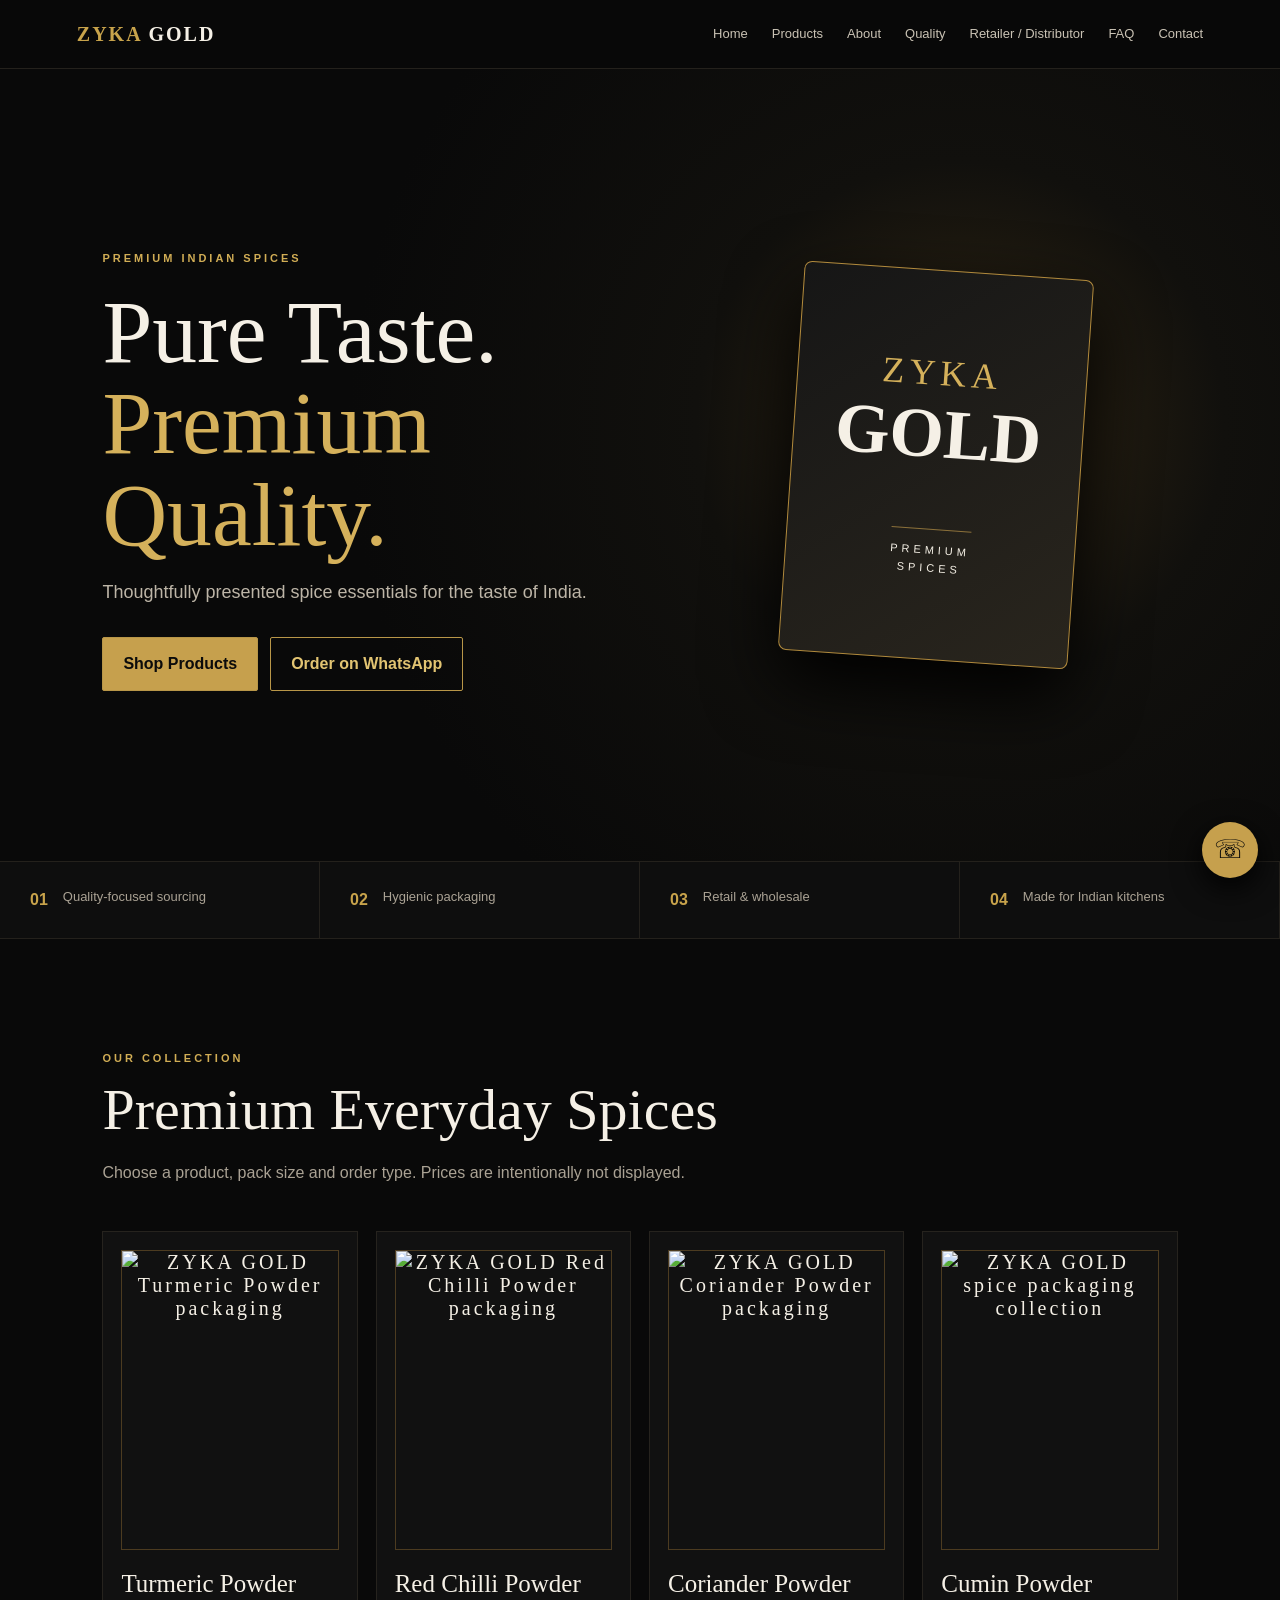
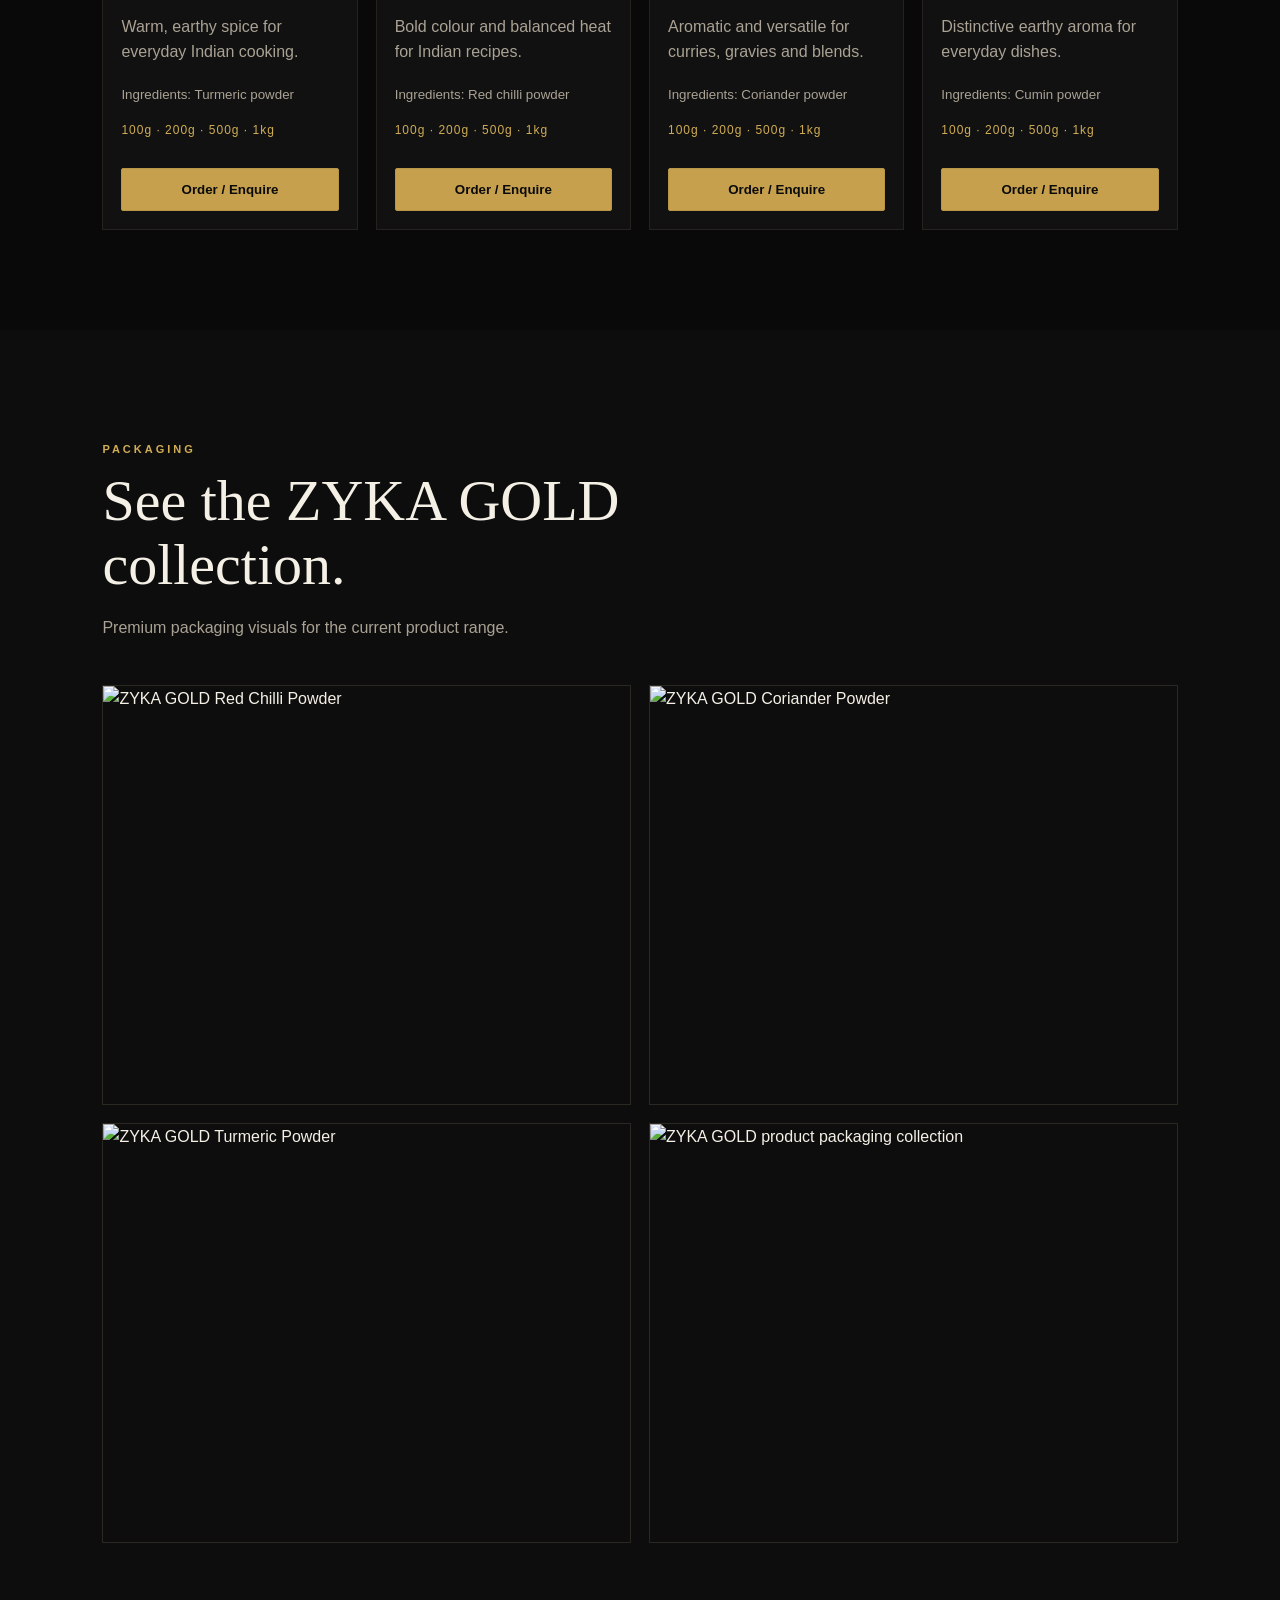
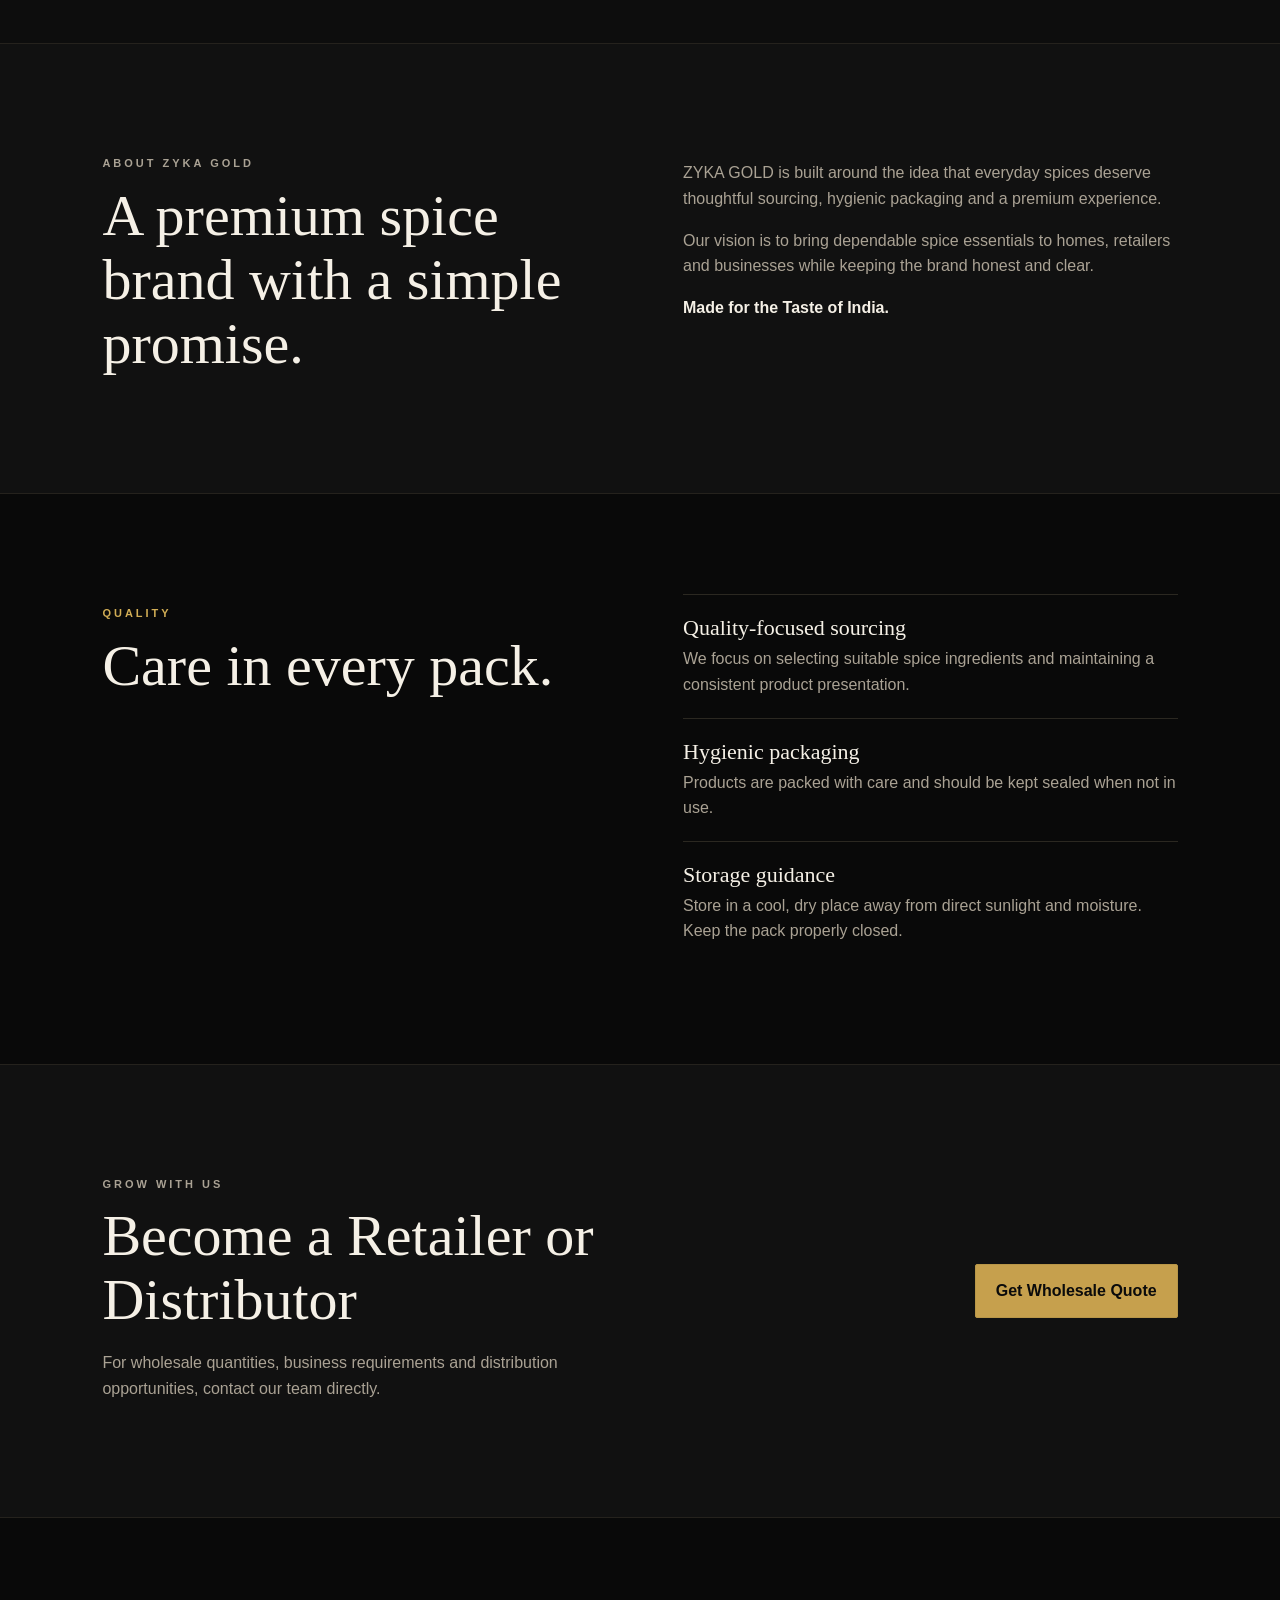
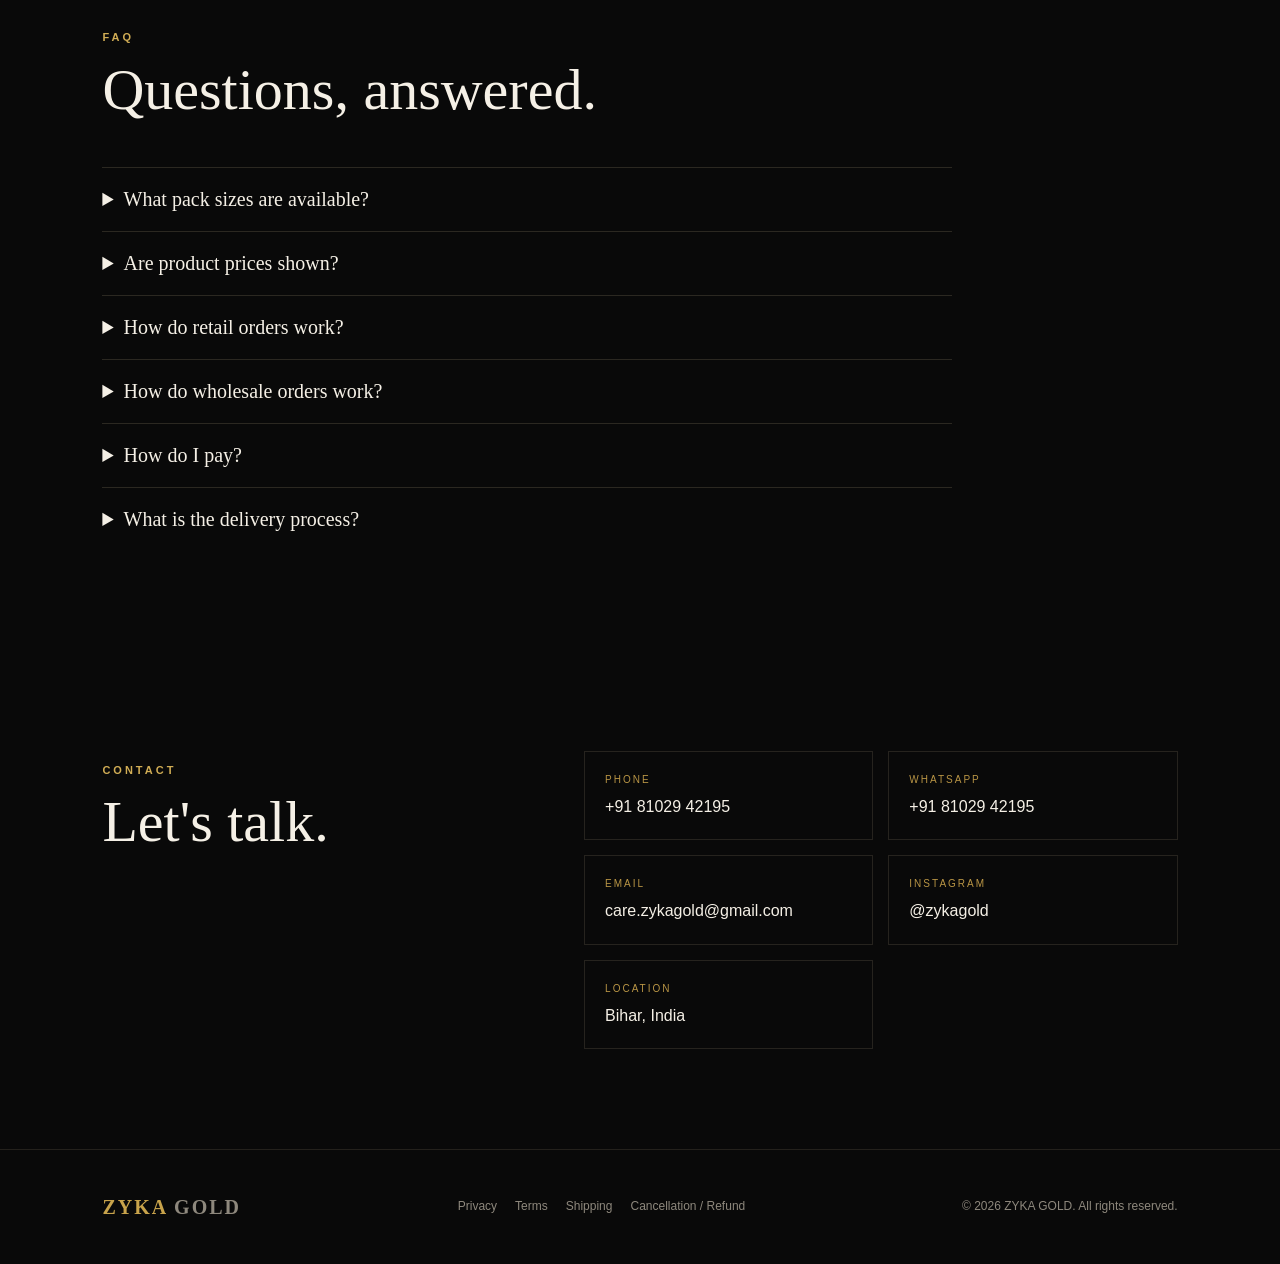
==== index.html @ 32b5cfdb "Add files via upload" ====
<!DOCTYPE html>
<html lang="en">
<head>
  <meta charset="UTF-8">
  <meta name="viewport" content="width=device-width,initial-scale=1">
  <meta name="description" content="ZYKA GOLD — Pure Taste. Premium Quality. Premium Indian spice powders for retail and wholesale orders.">
  <meta name="keywords" content="ZYKA GOLD spices, turmeric powder, red chilli powder, coriander powder, cumin powder, Indian spices, wholesale spices">
  <meta name="theme-color" content="#090909">
  <meta property="og:title" content="ZYKA GOLD — Pure Taste. Premium Quality.">
  <meta property="og:description" content="Premium spice products from ZYKA GOLD. Retail and wholesale enquiries available.">
  <meta property="og:type" content="website">
  <title>ZYKA GOLD | Pure Taste. Premium Quality.</title>
  <link rel="stylesheet" href="style.css">
</head>
<body>
<header class="nav">
  <a class="logo" href="#home"><span>ZYKA</span> GOLD</a>
  <button class="menu" aria-label="Open menu" onclick="toggleMenu()">☰</button>
  <nav id="navLinks">
    <a href="#home">Home</a><a href="#products">Products</a><a href="#story">About</a>
    <a href="#quality">Quality</a><a href="#retailer">Retailer / Distributor</a>
    <a href="#faq">FAQ</a><a href="#contact">Contact</a>
  </nav>
</header>

<main>
<section id="home" class="hero">
  <div class="hero-copy">
    <p class="eyebrow">PREMIUM INDIAN SPICES</p>
    <h1>Pure Taste.<br><em>Premium Quality.</em></h1>
    <p>Thoughtfully presented spice essentials for the taste of India.</p>
    <div class="actions">
      <a class="btn gold" href="#products">Shop Products</a>
      <a class="btn outline" href="https://wa.me/918102942195?text=Hello%20ZYKA%20GOLD%2C%20I%20want%20to%20make%20an%20enquiry." target="_blank" rel="noopener">Order on WhatsApp</a>
    </div>
  </div>
  <div class="hero-pack">
    <div class="pack"><div class="pack-top">ZYKA</div><div class="pack-mid">GOLD</div><div class="pack-bottom">PREMIUM<br>SPICES</div></div>
  </div>
</section>

<section class="trust">
  <div><b>01</b><span>Quality-focused sourcing</span></div>
  <div><b>02</b><span>Hygienic packaging</span></div>
  <div><b>03</b><span>Retail & wholesale</span></div>
  <div><b>04</b><span>Made for Indian kitchens</span></div>
</section>

<section id="products" class="section">
  <div class="section-head"><p class="eyebrow">OUR COLLECTION</p><h2>Premium Everyday Spices</h2><p>Choose a product, pack size and order type. Prices are intentionally not displayed.</p></div>
  <div class="products">
    <article class="card"><div class="product-art"><img src="assets/turmeric.png" alt="ZYKA GOLD Turmeric Powder packaging"></div><h3>Turmeric Powder</h3><p>Warm, earthy spice for everyday Indian cooking.</p><small>Ingredients: Turmeric powder</small><div class="packs">100g · 200g · 500g · 1kg</div><button class="btn gold full" onclick="openOrder('Turmeric Powder')">Order / Enquire</button></article>
    <article class="card"><div class="product-art"><img src="assets/red-chilli.png" alt="ZYKA GOLD Red Chilli Powder packaging"></div><h3>Red Chilli Powder</h3><p>Bold colour and balanced heat for Indian recipes.</p><small>Ingredients: Red chilli powder</small><div class="packs">100g · 200g · 500g · 1kg</div><button class="btn gold full" onclick="openOrder('Red Chilli Powder')">Order / Enquire</button></article>
    <article class="card"><div class="product-art"><img src="assets/coriander.png" alt="ZYKA GOLD Coriander Powder packaging"></div><h3>Coriander Powder</h3><p>Aromatic and versatile for curries, gravies and blends.</p><small>Ingredients: Coriander powder</small><div class="packs">100g · 200g · 500g · 1kg</div><button class="btn gold full" onclick="openOrder('Coriander Powder')">Order / Enquire</button></article>
    <article class="card"><div class="product-art"><img src="assets/collection.png" alt="ZYKA GOLD spice packaging collection"></div><h3>Cumin Powder</h3><p>Distinctive earthy aroma for everyday dishes.</p><small>Ingredients: Cumin powder</small><div class="packs">100g · 200g · 500g · 1kg</div><button class="btn gold full" onclick="openOrder('Cumin Powder')">Order / Enquire</button></article>
  </div>
</section>

<section class="section gallery"><div class="section-head"><p class="eyebrow">PACKAGING</p><h2>See the ZYKA GOLD collection.</h2><p>Premium packaging visuals for the current product range.</p></div><div class="gallery-grid"><img src="assets/red-chilli.png" alt="ZYKA GOLD Red Chilli Powder"><img src="assets/coriander.png" alt="ZYKA GOLD Coriander Powder"><img src="assets/turmeric.png" alt="ZYKA GOLD Turmeric Powder"><img src="assets/collection.png" alt="ZYKA GOLD product packaging collection"></div></section>

<section id="story" class="dark-section">
  <div><p class="eyebrow">ABOUT ZYKA GOLD</p><h2>A premium spice brand with a simple promise.</h2></div>
  <div><p>ZYKA GOLD is built around the idea that everyday spices deserve thoughtful sourcing, hygienic packaging and a premium experience.</p><p>Our vision is to bring dependable spice essentials to homes, retailers and businesses while keeping the brand honest and clear.</p><strong>Made for the Taste of India.</strong></div>
</section>

<section id="quality" class="section two-col">
  <div><p class="eyebrow">QUALITY</p><h2>Care in every pack.</h2></div>
  <div class="quality-list">
    <div><h3>Quality-focused sourcing</h3><p>We focus on selecting suitable spice ingredients and maintaining a consistent product presentation.</p></div>
    <div><h3>Hygienic packaging</h3><p>Products are packed with care and should be kept sealed when not in use.</p></div>
    <div><h3>Storage guidance</h3><p>Store in a cool, dry place away from direct sunlight and moisture. Keep the pack properly closed.</p></div>
  </div>
</section>

<section id="retailer" class="dark-section split-cta">
  <div><p class="eyebrow">GROW WITH US</p><h2>Become a Retailer or Distributor</h2><p>For wholesale quantities, business requirements and distribution opportunities, contact our team directly.</p></div>
  <a class="btn gold" href="https://wa.me/916201453823?text=Hello%20ZYKA%20GOLD%2C%20I%20am%20interested%20in%20becoming%20a%20retailer%2Fdistributor.%20Please%20share%20the%20wholesale%20details." target="_blank" rel="noopener">Get Wholesale Quote</a>
</section>

<section id="faq" class="section">
  <div class="section-head"><p class="eyebrow">FAQ</p><h2>Questions, answered.</h2></div>
  <div class="faq">
    <details><summary>What pack sizes are available?</summary><p>100g, 200g, 500g and 1kg.</p></details>
    <details><summary>Are product prices shown?</summary><p>No. Prices are currently not displayed. Retail orders are confirmed before payment.</p></details>
    <details><summary>How do retail orders work?</summary><p>Select a product and pack size, enter quantity and customer details, complete the confirmed UPI payment, then send payment confirmation on WhatsApp.</p></details>
    <details><summary>How do wholesale orders work?</summary><p>Send your required quantity and business details through WhatsApp. Wholesale pricing is provided as a quote.</p></details>
    <details><summary>How do I pay?</summary><p>Retail payment uses the displayed UPI ID after the order amount is confirmed. Wholesale payment is requested only after the amount is confirmed.</p></details>
    <details><summary>What is the delivery process?</summary><p>Delivery and shipping details are confirmed with the customer during order confirmation. Wholesale delivery is handled through enquiry.</p></details>
  </div>
</section>

<section id="contact" class="contact section">
  <div><p class="eyebrow">CONTACT</p><h2>Let's talk.</h2></div>
  <div class="contact-grid">
    <a href="tel:+918102942195"><span>PHONE</span>+91 81029 42195</a>
    <a href="https://wa.me/918102942195" target="_blank" rel="noopener"><span>WHATSAPP</span>+91 81029 42195</a>
    <a href="mailto:care.zykagold@gmail.com"><span>EMAIL</span>care.zykagold@gmail.com</a>
    <a href="https://instagram.com/zykagold" target="_blank" rel="noopener"><span>INSTAGRAM</span>@zykagold</a>
    <div><span>LOCATION</span>Bihar, India</div>
  </div>
</section>
</main>

<footer><div class="logo"><span>ZYKA</span> GOLD</div><div class="footer-links"><a href="privacy.html">Privacy</a><a href="terms.html">Terms</a><a href="shipping.html">Shipping</a><a href="refund.html">Cancellation / Refund</a></div><p>© 2026 ZYKA GOLD. All rights reserved.</p></footer>
<a class="wa-float" href="https://wa.me/918102942195?text=Hello%20ZYKA%20GOLD%2C%20I%20want%20to%20make%20an%20enquiry." target="_blank" rel="noopener" aria-label="WhatsApp">☏</a>

<div id="orderModal" class="modal" aria-hidden="true">
  <div class="modal-box"><button class="close" onclick="closeOrder()">×</button><p class="eyebrow">ORDER / ENQUIRY</p><h2 id="modalProduct">Product</h2>
    <label>Order type<select id="orderType" onchange="switchType()"><option value="retail">Retail</option><option value="wholesale">Wholesale</option></select></label>
    <div id="retailFields"><label>Pack size<select id="pack"><option>100g</option><option>200g</option><option>500g</option><option>1kg</option></select></label><label>Quantity<input id="qty" type="number" min="1" value="1"></label></div>
    <div id="wholesaleFields" hidden><label>Required quantity<input id="wqty" placeholder="e.g. 50 kg"></label><p class="note">Wholesale pricing: Get Wholesale Quote</p></div>
    <label>Your name<input id="name" placeholder="Full name"></label><label>Phone<input id="phone" placeholder="+91..." inputmode="tel"></label>
    <label>City / Address<textarea id="address" rows="2" placeholder="Delivery/business details"></textarea></label>
    <div id="paymentBox" class="payment"><b>Retail UPI</b><span>8102942195-5@axl</span><button class="btn outline full" onclick="payUPI()">Pay via UPI</button><button class="btn gold full" onclick="paid()">I Have Paid</button></div>
    <button id="waSubmit" class="btn gold full" onclick="sendWhatsApp()">Continue on WhatsApp</button>
    <p class="note">Payment confirmation and screenshot can be sent in WhatsApp after payment.</p>
  </div>
</div>
<script src="script.js"></script>
</body>
</html>
---- style.css ----
*{box-sizing:border-box}html{scroll-behavior:smooth}body{margin:0;background:#090909;color:#f5f0e6;font-family:Inter,Arial,sans-serif;line-height:1.6}a{color:inherit;text-decoration:none}.nav{position:sticky;top:0;z-index:20;display:flex;align-items:center;justify-content:space-between;padding:18px 6%;background:rgba(9,9,9,.92);backdrop-filter:blur(14px);border-bottom:1px solid #24211c}.logo{font-family:Georgia,serif;letter-spacing:2px;font-size:20px;font-weight:bold}.logo span{color:#c8a34b}nav{display:flex;gap:24px;font-size:13px;color:#c9c2b4}nav a:hover{color:#d8b75d}.menu{display:none;background:none;border:0;color:#d8b75d;font-size:24px}.hero{min-height:88vh;padding:8% 8%;display:grid;grid-template-columns:1.1fr .9fr;align-items:center;background:radial-gradient(circle at 75% 45%,#332814 0,#11100d 25%,#090909 58%)}.eyebrow{color:#d1ad55;letter-spacing:3px;font-size:11px;font-weight:700}.hero h1{font:clamp(48px,7vw,92px)/1.02 Georgia,serif;margin:18px 0}.hero h1 em{color:#d5b15b;font-style:normal}.hero-copy>p:not(.eyebrow){max-width:520px;color:#bdb5a7;font-size:18px}.actions{display:flex;gap:12px;margin-top:30px}.btn{border:1px solid #b89648;padding:13px 20px;border-radius:2px;font-weight:700;cursor:pointer;display:inline-block}.gold{background:#c6a04d;color:#0b0b0b}.outline{background:transparent;color:#e2c472}.full{width:100%;margin-top:12px}.hero-pack{display:flex;justify-content:center}.pack{width:min(290px,65vw);height:390px;background:linear-gradient(145deg,#161616,#29251d);border:1px solid #b18a3d;box-shadow:0 30px 70px #000;border-radius:8px;display:flex;flex-direction:column;align-items:center;justify-content:center;text-align:center;transform:rotate(4deg)}.pack-top{font:36px Georgia;color:#d5b15b;letter-spacing:5px}.pack-mid{font:70px Georgia;font-weight:bold}.pack-bottom{margin-top:55px;border-top:1px solid #8c713a;padding-top:12px;letter-spacing:4px;font-size:11px}.trust{display:grid;grid-template-columns:repeat(4,1fr);border-block:1px solid #24211c;background:#0e0e0e}.trust div{padding:25px 30px;border-right:1px solid #24211c;display:flex;gap:15px}.trust b{color:#c8a34b}.trust span{color:#aaa294;font-size:13px}.section{padding:100px 8%}.section-head{max-width:700px;margin-bottom:45px}.section h2,.dark-section h2{font:clamp(34px,5vw,58px)/1.1 Georgia,serif;margin:10px 0 18px}.section-head>p:last-child,.dark-section p{color:#aaa294}.products{display:grid;grid-template-columns:repeat(4,1fr);gap:18px}.card{background:#111;border:1px solid #26231e;padding:18px;transition:.25s}.card:hover{transform:translateY(-5px);border-color:#9d7d39}.product-art{height:230px;display:flex;align-items:center;justify-content:center;text-align:center;font:20px Georgia;letter-spacing:3px;background:radial-gradient(circle,#46391f,#151515 65%);border:1px solid #4c3b20}.product-art strong{font-size:35px;color:#d1ad55}.chilli{background:radial-gradient(circle,#4c1d15,#151515 65%)}.coriander{background:radial-gradient(circle,#27341d,#151515 65%)}.cumin{background:radial-gradient(circle,#403323,#151515 65%)}.card h3{font:25px Georgia;margin:20px 0 8px}.card p,.card small{color:#aaa294}.packs{margin:15px 0;color:#d1ad55;font-size:12px;letter-spacing:1px}.dark-section{padding:100px 8%;background:#111;border-block:1px solid #25221d;display:grid;grid-template-columns:1fr 1fr;gap:8%}.two-col{display:grid;grid-template-columns:1fr 1fr;gap:8%}.quality-list>div{border-top:1px solid #2b2821;padding:20px 0}.quality-list h3{margin:0 0 5px;font:22px Georgia}.quality-list p{margin:0;color:#aaa294}.split-cta{align-items:center}.split-cta .btn{justify-self:end}.faq{max-width:850px}.faq details{border-top:1px solid #2b2821;padding:20px 0}.faq summary{cursor:pointer;font:20px Georgia}.faq p{color:#aaa294}.contact{display:grid;grid-template-columns:1fr 1.5fr;gap:8%}.contact-grid{display:grid;grid-template-columns:1fr 1fr;gap:15px}.contact-grid a,.contact-grid div{padding:20px;border:1px solid #26231e}.contact-grid span{display:block;color:#b99545;font-size:10px;letter-spacing:2px;margin-bottom:6px}footer{padding:35px 8%;border-top:1px solid #24211c;display:flex;justify-content:space-between;gap:20px;align-items:center;color:#8e887d;font-size:12px}.footer-links{display:flex;gap:18px}.wa-float{position:fixed;right:22px;bottom:22px;z-index:25;width:56px;height:56px;border-radius:50%;background:#c6a04d;color:#080808;display:grid;place-items:center;font-size:26px;box-shadow:0 10px 30px #000}.modal{display:none;position:fixed;inset:0;background:#000b;z-index:50;padding:20px;overflow:auto}.modal.show{display:grid;place-items:center}.modal-box{width:min(520px,100%);background:#111;border:1px solid #8e7139;padding:30px;position:relative}.close{position:absolute;right:15px;top:8px;background:none;border:0;color:#fff;font-size:30px;cursor:pointer}.modal label{display:block;margin-top:15px;color:#c9c1b3;font-size:12px}.modal input,.modal select,.modal textarea{width:100%;margin-top:6px;background:#0a0a0a;border:1px solid #38332a;color:#fff;padding:12px}.payment{margin-top:18px;padding:15px;border:1px solid #6d572c}.payment span{display:block;color:#d1ad55;font-family:monospace;margin:5px 0}.note{font-size:11px;color:#898277} @media(max-width:900px){nav{display:none;position:absolute;top:62px;left:0;right:0;background:#0b0b0b;padding:20px 6%;flex-direction:column}.menu{display:block}.hero,.dark-section,.two-col,.contact{grid-template-columns:1fr}.hero{padding-top:70px}.hero-pack{margin-top:40px}.products{grid-template-columns:repeat(2,1fr)}.trust{grid-template-columns:repeat(2,1fr)}.split-cta .btn{justify-self:start}footer{flex-direction:column;align-items:flex-start}}@media(max-width:550px){.products,.contact-grid{grid-template-columns:1fr}.trust{grid-template-columns:1fr}.section,.dark-section{padding:70px 6%}.hero{padding:65px 6%}.hero h1{font-size:52px}.pack{height:320px}.actions{flex-direction:column}.btn{text-align:center}footer{padding:30px 6%;}.footer-links{flex-wrap:wrap}}

.hero-image-wrap{width:min(520px,90vw);border:1px solid #6f592d;box-shadow:0 30px 70px #000;overflow:hidden;background:#111}
.hero-image{display:block;width:100%;height:520px;object-fit:cover}.product-art{padding:0;overflow:hidden;height:300px;background:#111}.product-art img{width:100%;height:100%;object-fit:cover;display:block}.gallery{background:#0d0d0d}.gallery-grid{display:grid;grid-template-columns:repeat(2,1fr);gap:18px}.gallery-grid img{width:100%;height:420px;object-fit:cover;border:1px solid #2b2821;display:block;transition:.25s}.gallery-grid img:hover{transform:scale(1.01);border-color:#9d7d39}@media(max-width:550px){.hero-image{height:420px}.product-art{height:330px}.gallery-grid{grid-template-columns:1fr}.gallery-grid img{height:auto;max-height:600px;object-fit:cover}}
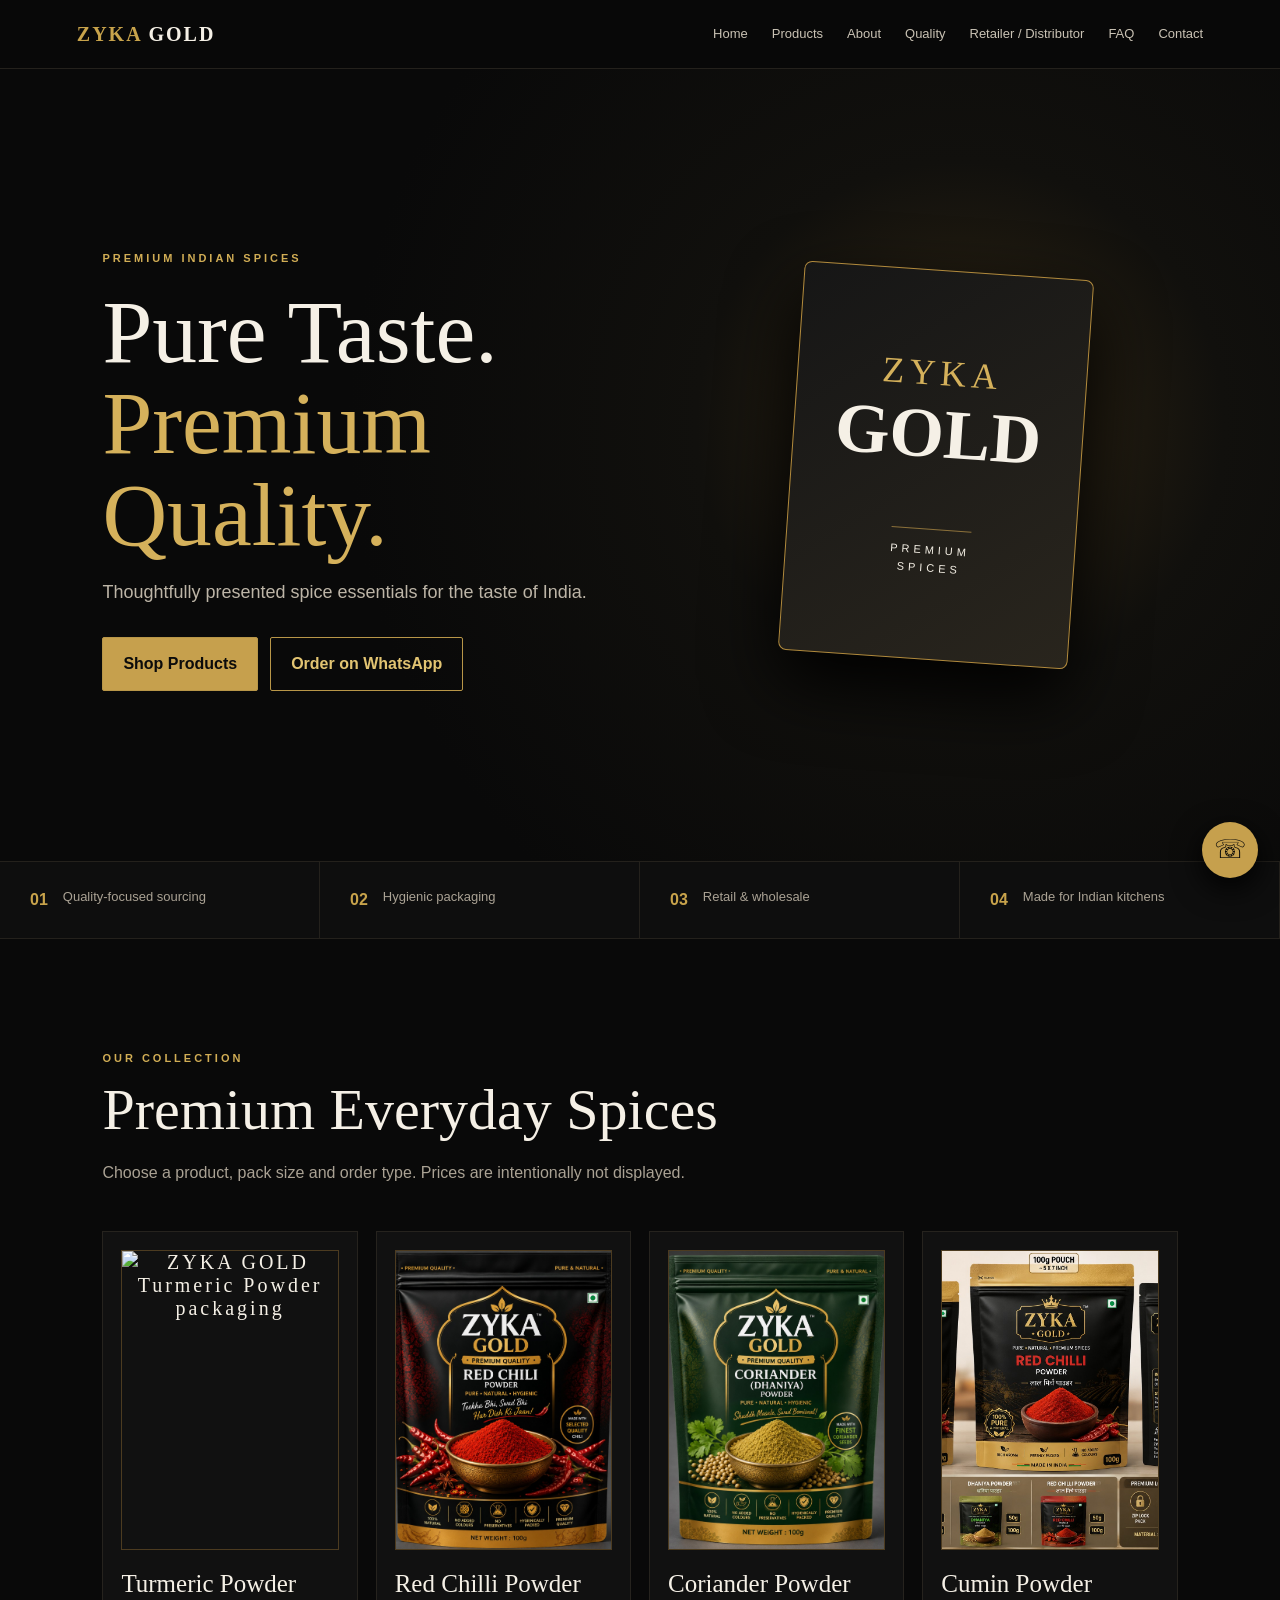
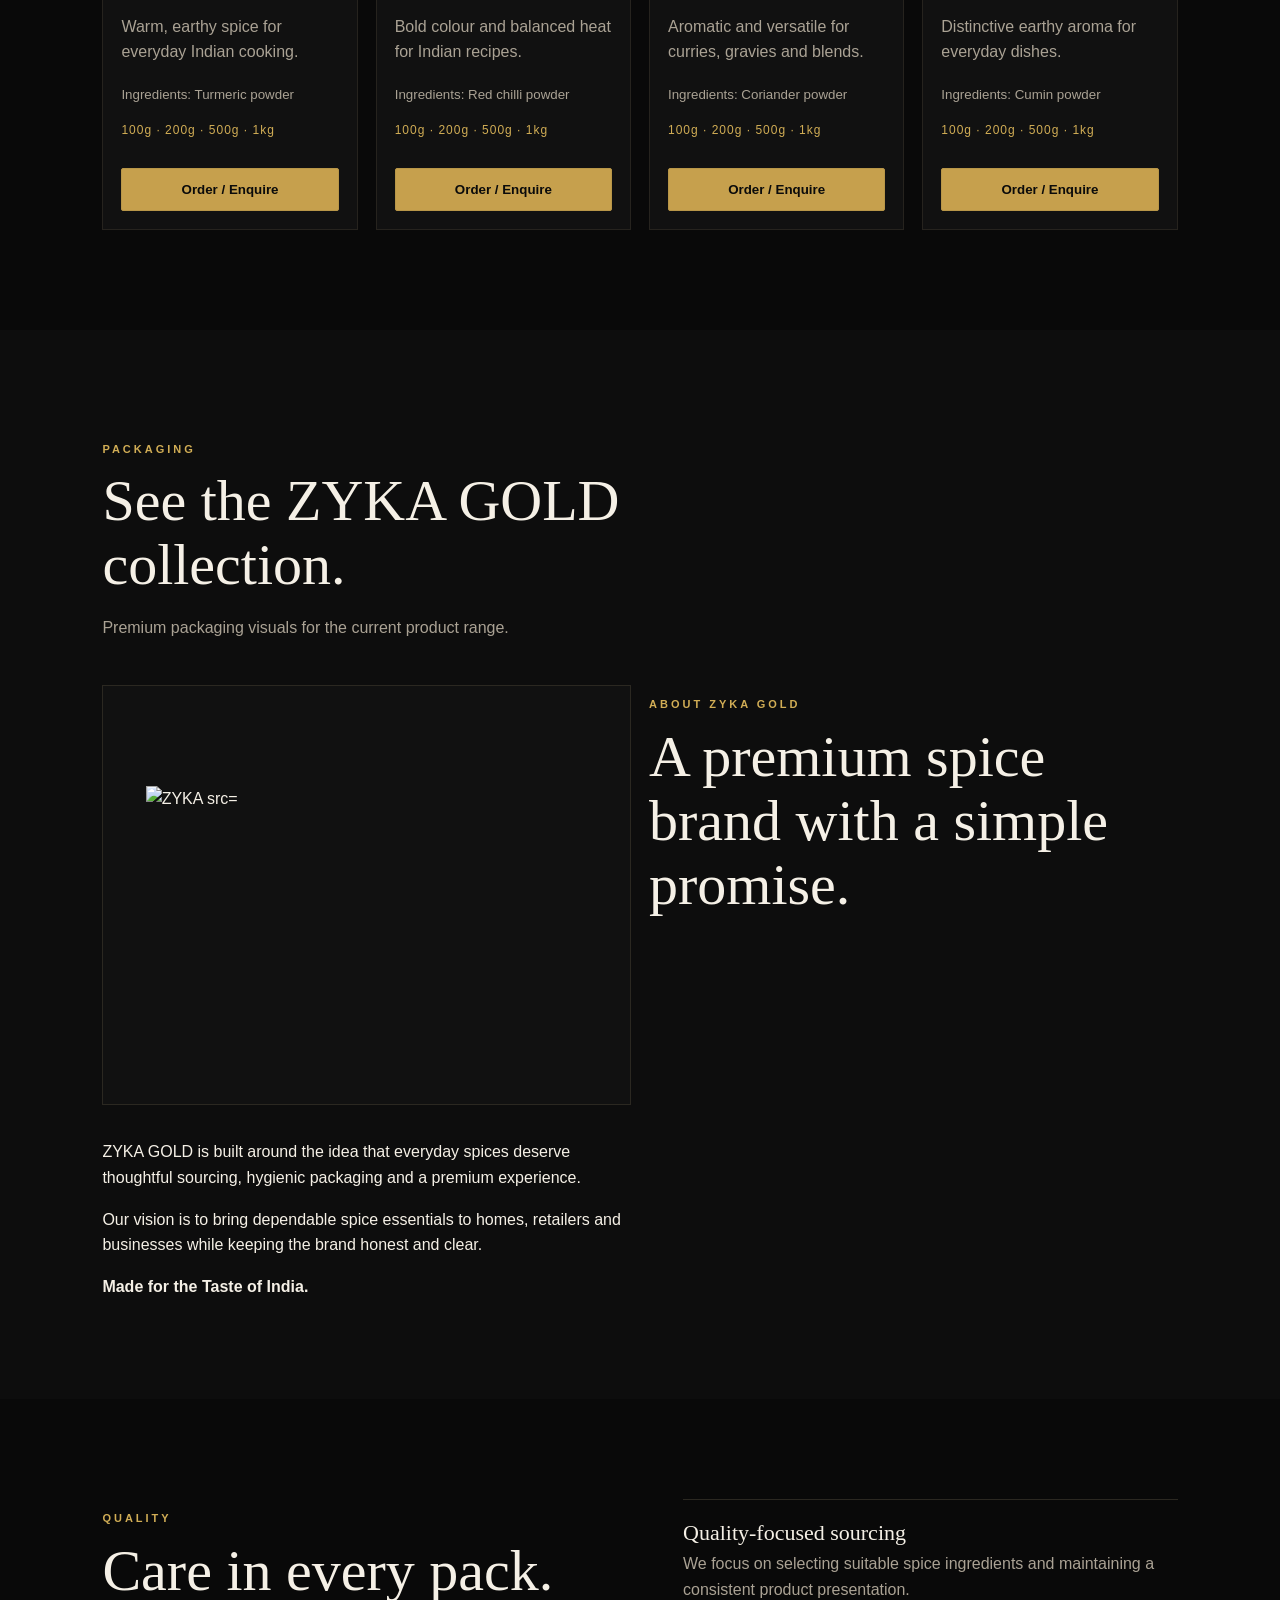
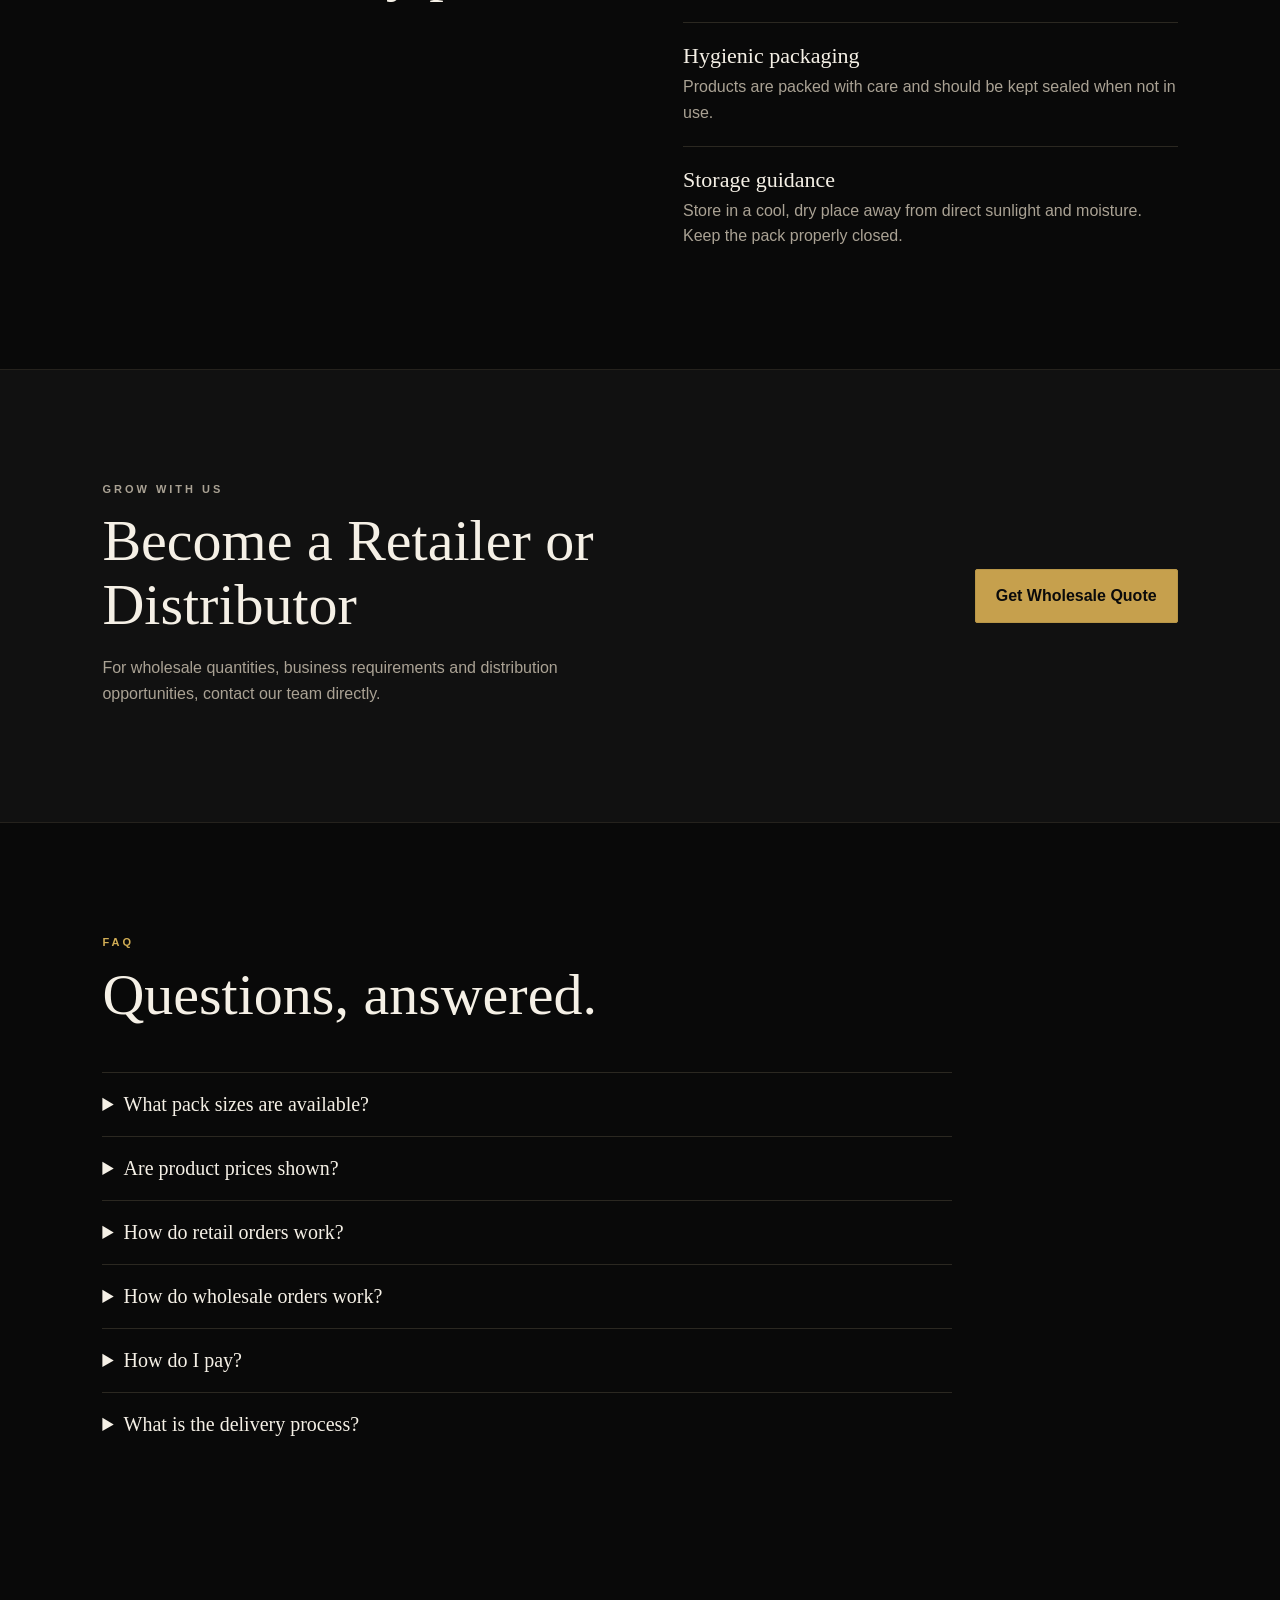
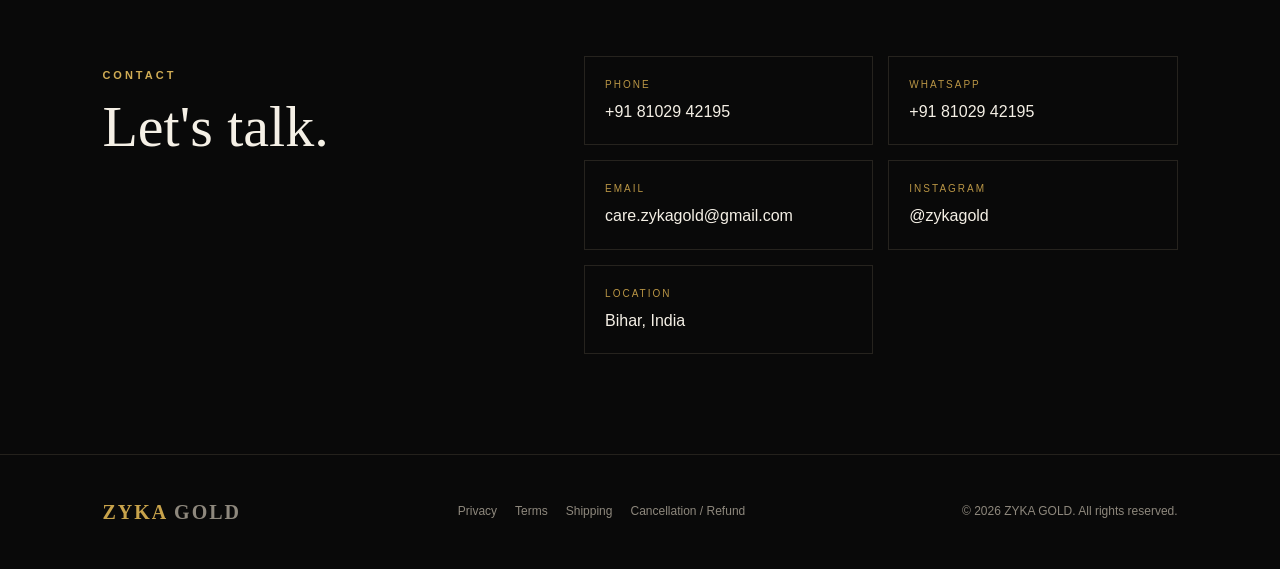
==== commit 47544289: "Update index.html" ====
--- a/index.html
+++ b/index.html
@@ -50,13 +50,13 @@
   <div class="section-head"><p class="eyebrow">OUR COLLECTION</p><h2>Premium Everyday Spices</h2><p>Choose a product, pack size and order type. Prices are intentionally not displayed.</p></div>
   <div class="products">
     <article class="card"><div class="product-art"><img src="assets/turmeric.png" alt="ZYKA GOLD Turmeric Powder packaging"></div><h3>Turmeric Powder</h3><p>Warm, earthy spice for everyday Indian cooking.</p><small>Ingredients: Turmeric powder</small><div class="packs">100g · 200g · 500g · 1kg</div><button class="btn gold full" onclick="openOrder('Turmeric Powder')">Order / Enquire</button></article>
-    <article class="card"><div class="product-art"><img src="assets/red-chilli.png" alt="ZYKA GOLD Red Chilli Powder packaging"></div><h3>Red Chilli Powder</h3><p>Bold colour and balanced heat for Indian recipes.</p><small>Ingredients: Red chilli powder</small><div class="packs">100g · 200g · 500g · 1kg</div><button class="btn gold full" onclick="openOrder('Red Chilli Powder')">Order / Enquire</button></article>
-    <article class="card"><div class="product-art"><img src="assets/coriander.png" alt="ZYKA GOLD Coriander Powder packaging"></div><h3>Coriander Powder</h3><p>Aromatic and versatile for curries, gravies and blends.</p><small>Ingredients: Coriander powder</small><div class="packs">100g · 200g · 500g · 1kg</div><button class="btn gold full" onclick="openOrder('Coriander Powder')">Order / Enquire</button></article>
-    <article class="card"><div class="product-art"><img src="assets/collection.png" alt="ZYKA GOLD spice packaging collection"></div><h3>Cumin Powder</h3><p>Distinctive earthy aroma for everyday dishes.</p><small>Ingredients: Cumin powder</small><div class="packs">100g · 200g · 500g · 1kg</div><button class="btn gold full" onclick="openOrder('Cumin Powder')">Order / Enquire</button></article>
+    <article class="card"><div class="product-art"><img src="/red-chilli.png" alt="ZYKA GOLD Red Chilli Powder packaging"></div><h3>Red Chilli Powder</h3><p>Bold colour and balanced heat for Indian recipes.</p><small>Ingredients: Red chilli powder</small><div class="packs">100g · 200g · 500g · 1kg</div><button class="btn gold full" onclick="openOrder('Red Chilli Powder')">Order / Enquire</button></article>
+    <article class="card"><div class="product-art"><img src="coriander.png" alt="ZYKA GOLD Coriander Powder packaging"></div><h3>Coriander Powder</h3><p>Aromatic and versatile for curries, gravies and blends.</p><small>Ingredients: Coriander powder</small><div class="packs">100g · 200g · 500g · 1kg</div><button class="btn gold full" onclick="openOrder('Coriander Powder')">Order / Enquire</button></article>
+    <article class="card"><div class="product-art"><img src="collection.png" alt="ZYKA GOLD spice packaging collection"></div><h3>Cumin Powder</h3><p>Distinctive earthy aroma for everyday dishes.</p><small>Ingredients: Cumin powder</small><div class="packs">100g · 200g · 500g · 1kg</div><button class="btn gold full" onclick="openOrder('Cumin Powder')">Order / Enquire</button></article>
   </div>
 </section>
 
-<section class="section gallery"><div class="section-head"><p class="eyebrow">PACKAGING</p><h2>See the ZYKA GOLD collection.</h2><p>Premium packaging visuals for the current product range.</p></div><div class="gallery-grid"><img src="assets/red-chilli.png" alt="ZYKA GOLD Red Chilli Powder"><img src="assets/coriander.png" alt="ZYKA GOLD Coriander Powder"><img src="assets/turmeric.png" alt="ZYKA GOLD Turmeric Powder"><img src="assets/collection.png" alt="ZYKA GOLD product packaging collection"></div></section>
+<section class="section gallery"><div class="section-head"><p class="eyebrow">PACKAGING</p><h2>See the ZYKA GOLD collection.</h2><p>Premium packaging visuals for the current product range.</p></div><div class="gallery-grid"><img src="assets/red-chilli.png" alt="ZYKA ​src="assets/red-chilli.png" \rightarrow src="assets/coriander.png" alt="ZYKA GOLD ​src="assets/coriander.png" \rightarrow src="coriander.png" src="assets/turmeric.png" alt="ZYKA GOLD ​src="assets/turmeric.png" \rightarrow src="turmeric.png" src="assets/collection.png" alt="ZYKA GOLD ​src="assets/collection.png" \rightarrow src="collection.png"
 
 <section id="story" class="dark-section">
   <div><p class="eyebrow">ABOUT ZYKA GOLD</p><h2>A premium spice brand with a simple promise.</h2></div>
@@ -118,4 +118,4 @@
 </div>
 <script src="script.js"></script>
 </body>
-</html>+</html>
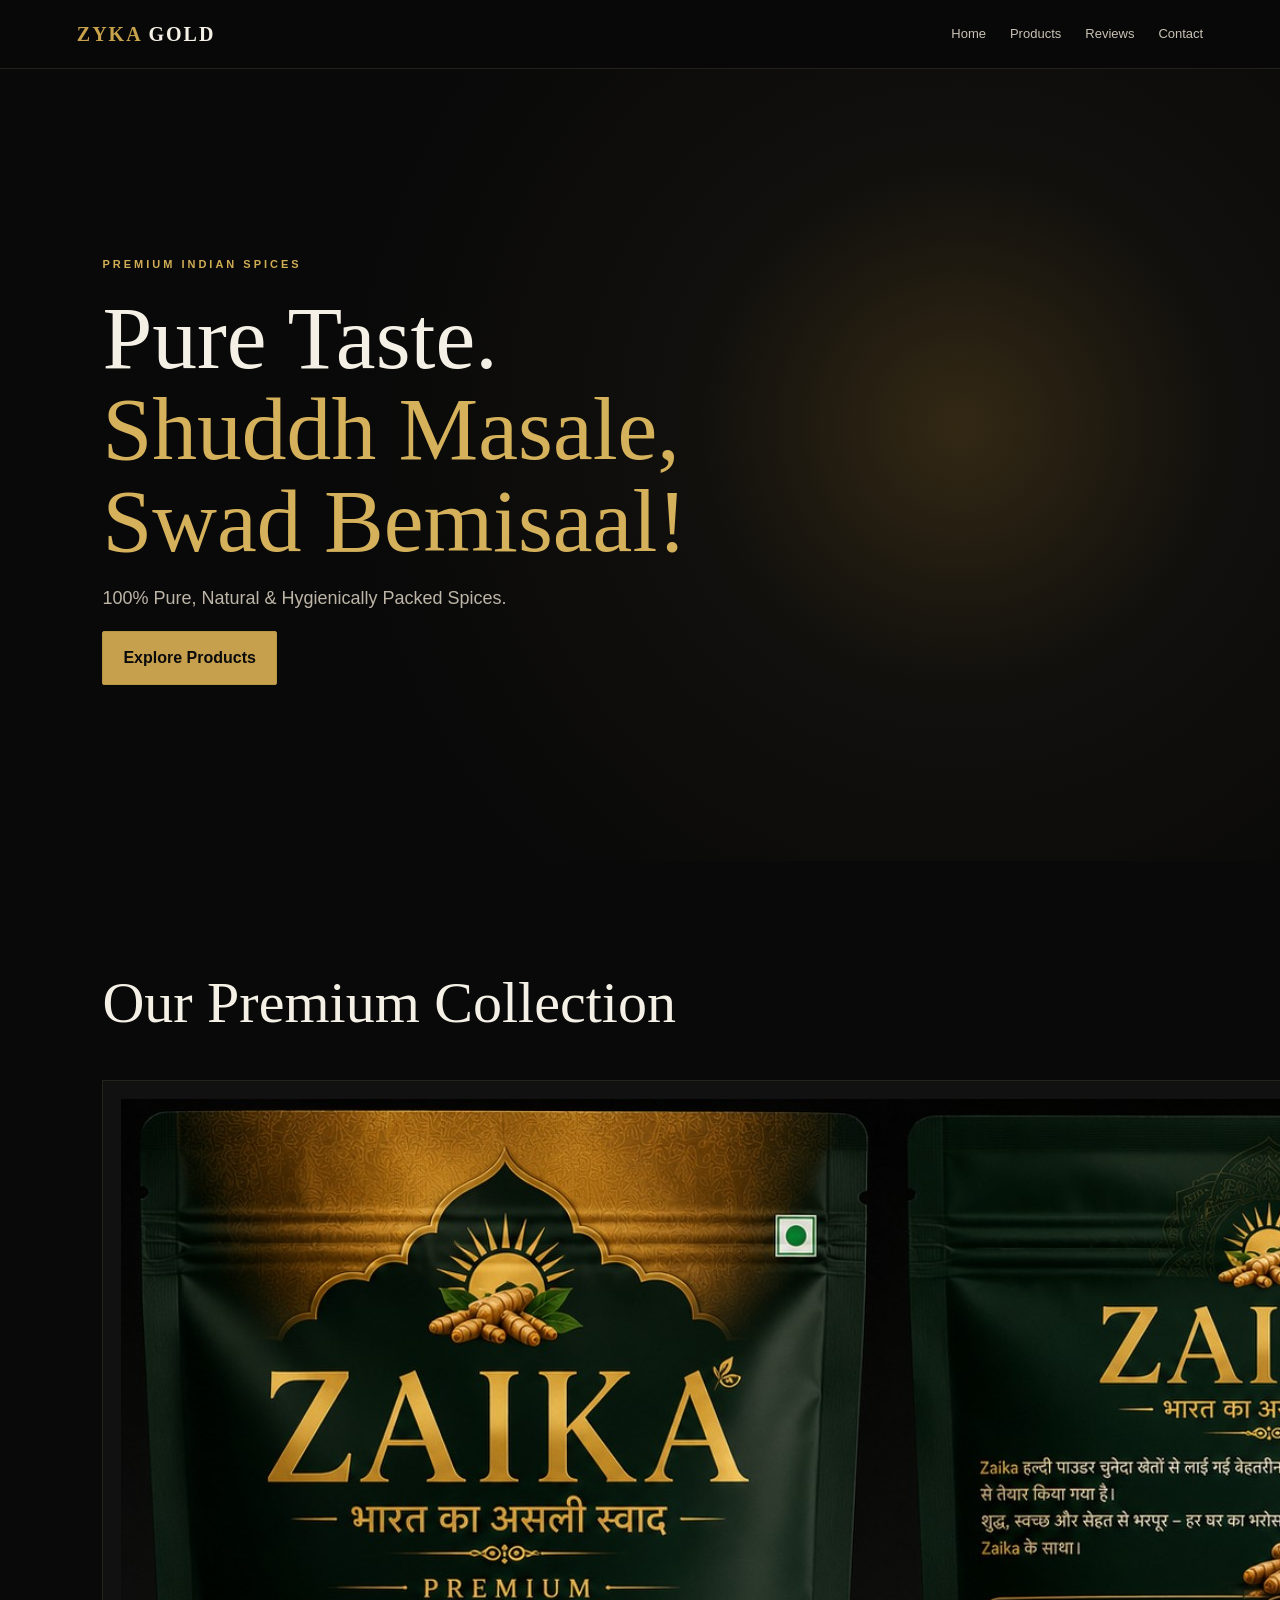
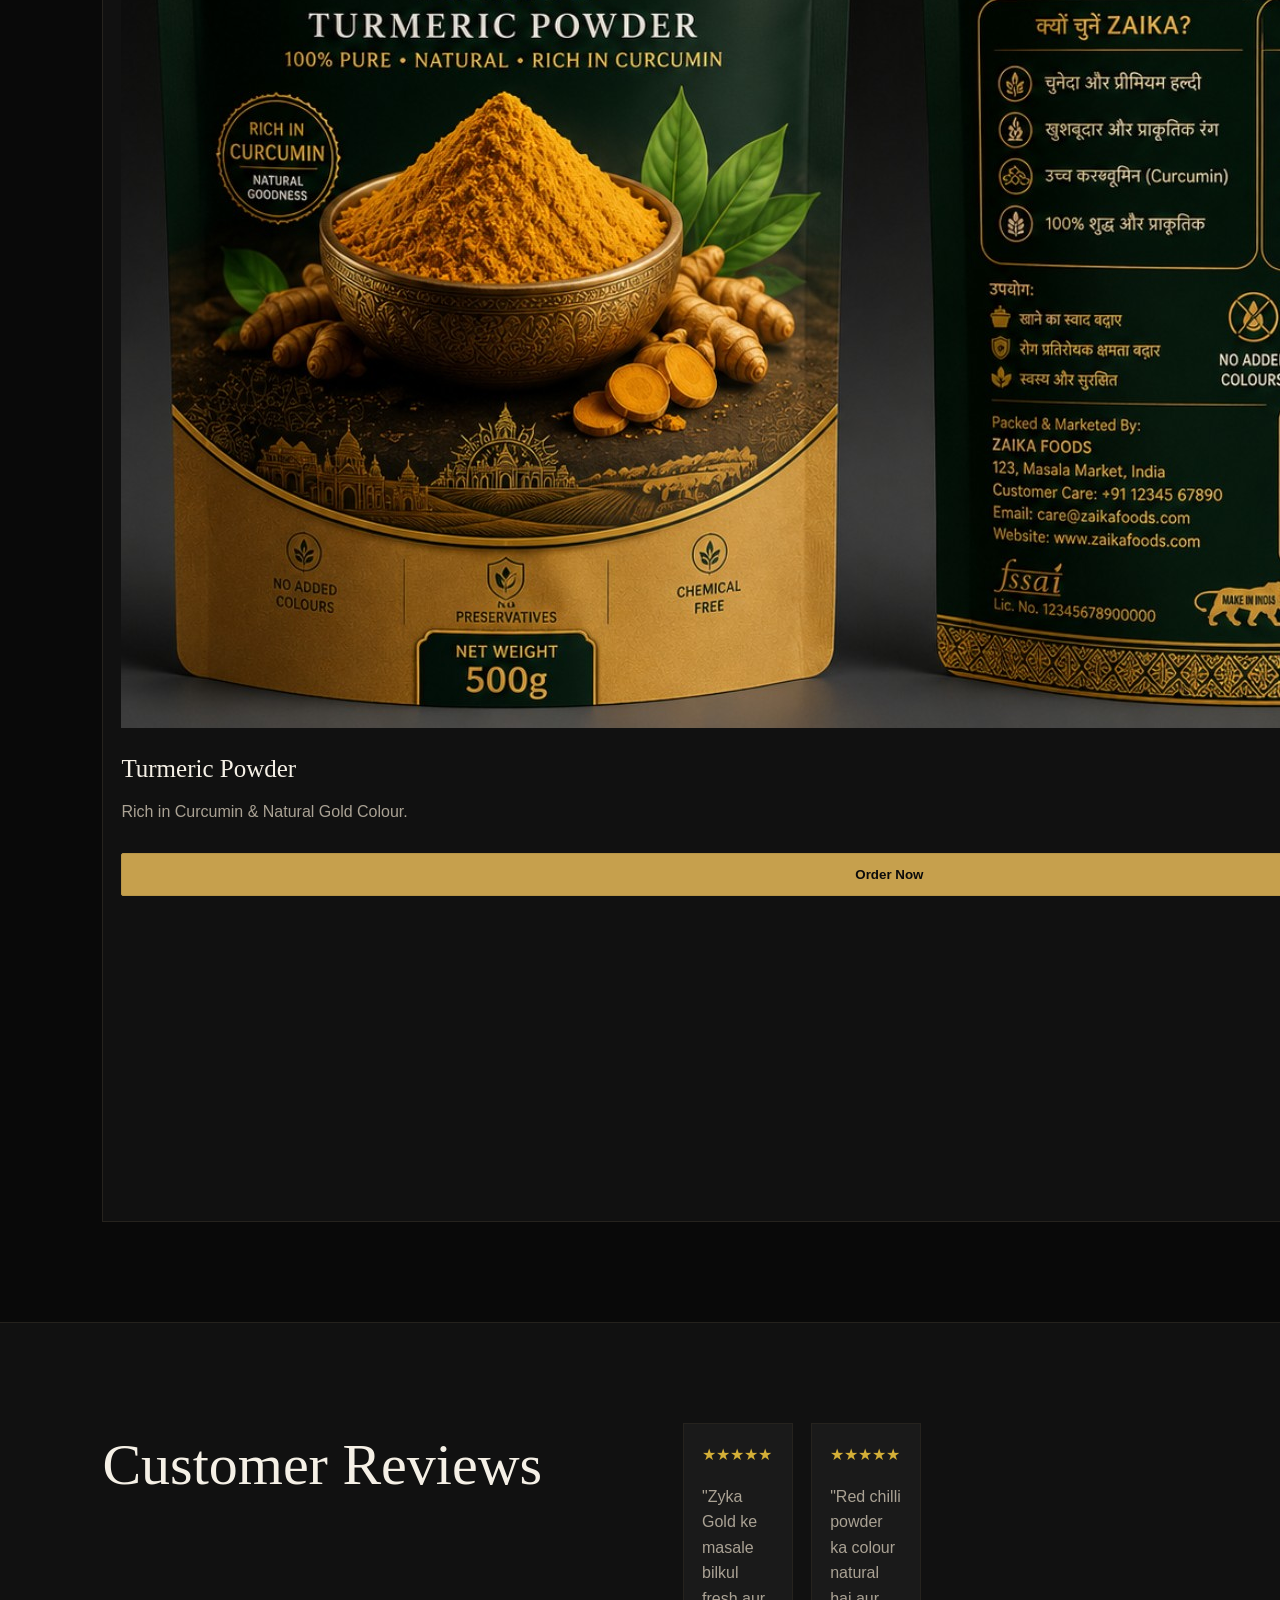
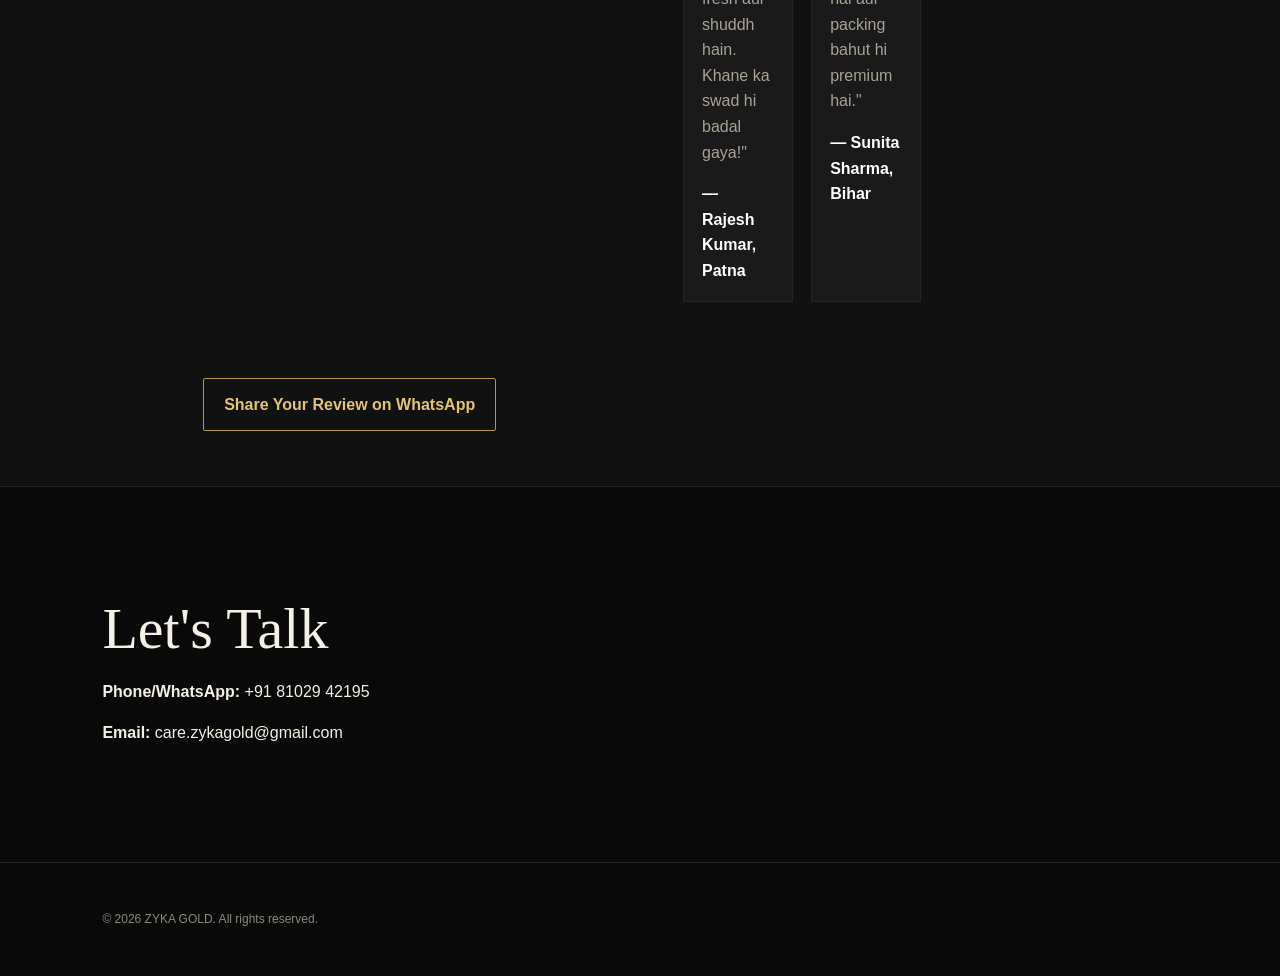
==== commit 69622a74: "Refactor index.html for better structure and content Updated the header, main sections, and footer i" ====
--- a/index.html
+++ b/index.html
@@ -2,120 +2,94 @@
 <html lang="en">
 <head>
   <meta charset="UTF-8">
-  <meta name="viewport" content="width=device-width,initial-scale=1">
-  <meta name="description" content="ZYKA GOLD — Pure Taste. Premium Quality. Premium Indian spice powders for retail and wholesale orders.">
-  <meta name="keywords" content="ZYKA GOLD spices, turmeric powder, red chilli powder, coriander powder, cumin powder, Indian spices, wholesale spices">
-  <meta name="theme-color" content="#090909">
-  <meta property="og:title" content="ZYKA GOLD — Pure Taste. Premium Quality.">
-  <meta property="og:description" content="Premium spice products from ZYKA GOLD. Retail and wholesale enquiries available.">
-  <meta property="og:type" content="website">
-  <title>ZYKA GOLD | Pure Taste. Premium Quality.</title>
+  <meta name="viewport" content="width=device-width, initial-scale=1.0">
+  <title>ZYKA GOLD | Pure & Premium Spices</title>
   <link rel="stylesheet" href="style.css">
 </head>
 <body>
-<header class="nav">
-  <a class="logo" href="#home"><span>ZYKA</span> GOLD</a>
-  <button class="menu" aria-label="Open menu" onclick="toggleMenu()">☰</button>
-  <nav id="navLinks">
-    <a href="#home">Home</a><a href="#products">Products</a><a href="#story">About</a>
-    <a href="#quality">Quality</a><a href="#retailer">Retailer / Distributor</a>
-    <a href="#faq">FAQ</a><a href="#contact">Contact</a>
-  </nav>
-</header>
 
-<main>
-<section id="home" class="hero">
-  <div class="hero-copy">
-    <p class="eyebrow">PREMIUM INDIAN SPICES</p>
-    <h1>Pure Taste.<br><em>Premium Quality.</em></h1>
-    <p>Thoughtfully presented spice essentials for the taste of India.</p>
-    <div class="actions">
-      <a class="btn gold" href="#products">Shop Products</a>
-      <a class="btn outline" href="https://wa.me/918102942195?text=Hello%20ZYKA%20GOLD%2C%20I%20want%20to%20make%20an%20enquiry." target="_blank" rel="noopener">Order on WhatsApp</a>
-    </div>
-  </div>
-  <div class="hero-pack">
-    <div class="pack"><div class="pack-top">ZYKA</div><div class="pack-mid">GOLD</div><div class="pack-bottom">PREMIUM<br>SPICES</div></div>
-  </div>
-</section>
+  <!-- Header -->
+  <header class="nav">
+    <a class="logo" href="#home"><span>ZYKA</span> GOLD</a>
+    <nav id="navLinks">
+      <a href="#home">Home</a><a href="#products">Products</a><a href="#reviews">Reviews</a><a href="#contact">Contact</a>
+    </nav>
+  </header>
 
-<section class="trust">
-  <div><b>01</b><span>Quality-focused sourcing</span></div>
-  <div><b>02</b><span>Hygienic packaging</span></div>
-  <div><b>03</b><span>Retail & wholesale</span></div>
-  <div><b>04</b><span>Made for Indian kitchens</span></div>
-</section>
+  <main>
+    <!-- Hero Section -->
+    <section id="home" class="hero">
+      <div class="hero-copy">
+        <p class="eyebrow">PREMIUM INDIAN SPICES</p>
+        <h1>Pure Taste.<br><em>Shuddh Masale, Swad Bemisaal!</em></h1>
+        <p>100% Pure, Natural & Hygienically Packed Spices.</p>
+        <a class="btn gold" href="#products">Explore Products</a>
+      </div>
+    </section>
 
-<section id="products" class="section">
-  <div class="section-head"><p class="eyebrow">OUR COLLECTION</p><h2>Premium Everyday Spices</h2><p>Choose a product, pack size and order type. Prices are intentionally not displayed.</p></div>
-  <div class="products">
-    <article class="card"><div class="product-art"><img src="assets/turmeric.png" alt="ZYKA GOLD Turmeric Powder packaging"></div><h3>Turmeric Powder</h3><p>Warm, earthy spice for everyday Indian cooking.</p><small>Ingredients: Turmeric powder</small><div class="packs">100g · 200g · 500g · 1kg</div><button class="btn gold full" onclick="openOrder('Turmeric Powder')">Order / Enquire</button></article>
-    <article class="card"><div class="product-art"><img src="/red-chilli.png" alt="ZYKA GOLD Red Chilli Powder packaging"></div><h3>Red Chilli Powder</h3><p>Bold colour and balanced heat for Indian recipes.</p><small>Ingredients: Red chilli powder</small><div class="packs">100g · 200g · 500g · 1kg</div><button class="btn gold full" onclick="openOrder('Red Chilli Powder')">Order / Enquire</button></article>
-    <article class="card"><div class="product-art"><img src="coriander.png" alt="ZYKA GOLD Coriander Powder packaging"></div><h3>Coriander Powder</h3><p>Aromatic and versatile for curries, gravies and blends.</p><small>Ingredients: Coriander powder</small><div class="packs">100g · 200g · 500g · 1kg</div><button class="btn gold full" onclick="openOrder('Coriander Powder')">Order / Enquire</button></article>
-    <article class="card"><div class="product-art"><img src="collection.png" alt="ZYKA GOLD spice packaging collection"></div><h3>Cumin Powder</h3><p>Distinctive earthy aroma for everyday dishes.</p><small>Ingredients: Cumin powder</small><div class="packs">100g · 200g · 500g · 1kg</div><button class="btn gold full" onclick="openOrder('Cumin Powder')">Order / Enquire</button></article>
-  </div>
-</section>
+    <!-- Products Section (4 Products) -->
+    <section id="products" class="section">
+      <div class="section-head"><h2>Our Premium Collection</h2></div>
+      <div class="products">
+        <article class="card">
+          <img src="turmeric.png" alt="Turmeric Powder">
+          <h3>Turmeric Powder</h3>
+          <p>Rich in Curcumin & Natural Gold Colour.</p>
+          <button class="btn gold full" onclick="openOrder('Turmeric Powder')">Order Now</button>
+        </article>
+        <article class="card">
+          <img src="red-chilli.png" alt="Red Chilli Powder">
+          <h3>Red Chilli Powder</h3>
+          <p>Teekha bhi, Swad bhi - Har dish ki jaan.</p>
+          <button class="btn gold full" onclick="openOrder('Red Chilli Powder')">Order Now</button>
+        </article>
+        <article class="card">
+          <img src="coriander.png" alt="Coriander Powder">
+          <h3>Coriander Powder</h3>
+          <p>Freshly ground for a rich, aromatic flavour.</p>
+          <button class="btn gold full" onclick="openOrder('Coriander Powder')">Order Now</button>
+        </article>
+        <article class="card">
+          <img src="cumin.png" alt="Cumin Powder">
+          <h3>Cumin Powder</h3>
+          <p>Distinctive earthy aroma for everyday dishes.</p>
+          <button class="btn gold full" onclick="openOrder('Cumin Powder')">Order Now</button>
+        </article>
+      </div>
+    </section>
 
-<section class="section gallery"><div class="section-head"><p class="eyebrow">PACKAGING</p><h2>See the ZYKA GOLD collection.</h2><p>Premium packaging visuals for the current product range.</p></div><div class="gallery-grid"><img src="assets/red-chilli.png" alt="ZYKA ​src="assets/red-chilli.png" \rightarrow src="assets/coriander.png" alt="ZYKA GOLD ​src="assets/coriander.png" \rightarrow src="coriander.png" src="assets/turmeric.png" alt="ZYKA GOLD ​src="assets/turmeric.png" \rightarrow src="turmeric.png" src="assets/collection.png" alt="ZYKA GOLD ​src="assets/collection.png" \rightarrow src="collection.png"
+    <!-- Feedback / Reviews Section -->
+    <section id="reviews" class="section dark-section">
+      <div class="section-head"><h2>Customer Reviews</h2></div>
+      <div class="products">
+        <article class="card" style="background:#1a1a1a; text-align:left;">
+          <div style="color:#d4af37;">★★★★★</div>
+          <p>"Zyka Gold ke masale bilkul fresh aur shuddh hain. Khane ka swad hi badal gaya!"</p>
+          <b style="color:#fff;">— Rajesh Kumar, Patna</b>
+        </article>
+        <article class="card" style="background:#1a1a1a; text-align:left;">
+          <div style="color:#d4af37;">★★★★★</div>
+          <p>"Red chilli powder ka colour natural hai aur packing bahut hi premium hai."</p>
+          <b style="color:#fff;">— Sunita Sharma, Bihar</b>
+        </article>
+      </div>
+      <div style="text-align: center; margin-top: 30px;">
+        <a class="btn outline" href="https://wa.me/918102942195?text=I%20want%20to%20give%20feedback%20for%20Zyka%20Gold" target="_blank">Share Your Review on WhatsApp</a>
+      </div>
+    </section>
 
-<section id="story" class="dark-section">
-  <div><p class="eyebrow">ABOUT ZYKA GOLD</p><h2>A premium spice brand with a simple promise.</h2></div>
-  <div><p>ZYKA GOLD is built around the idea that everyday spices deserve thoughtful sourcing, hygienic packaging and a premium experience.</p><p>Our vision is to bring dependable spice essentials to homes, retailers and businesses while keeping the brand honest and clear.</p><strong>Made for the Taste of India.</strong></div>
-</section>
+    <!-- Contact Section -->
+    <section id="contact" class="section">
+      <h2>Let's Talk</h2>
+      <p><b>Phone/WhatsApp:</b> +91 81029 42195</p>
+      <p><b>Email:</b> care.zykagold@gmail.com</p>
+    </section>
+  </main>
 
-<section id="quality" class="section two-col">
-  <div><p class="eyebrow">QUALITY</p><h2>Care in every pack.</h2></div>
-  <div class="quality-list">
-    <div><h3>Quality-focused sourcing</h3><p>We focus on selecting suitable spice ingredients and maintaining a consistent product presentation.</p></div>
-    <div><h3>Hygienic packaging</h3><p>Products are packed with care and should be kept sealed when not in use.</p></div>
-    <div><h3>Storage guidance</h3><p>Store in a cool, dry place away from direct sunlight and moisture. Keep the pack properly closed.</p></div>
-  </div>
-</section>
+  <footer>
+    <p>© 2026 ZYKA GOLD. All rights reserved.</p>
+  </footer>
 
-<section id="retailer" class="dark-section split-cta">
-  <div><p class="eyebrow">GROW WITH US</p><h2>Become a Retailer or Distributor</h2><p>For wholesale quantities, business requirements and distribution opportunities, contact our team directly.</p></div>
-  <a class="btn gold" href="https://wa.me/916201453823?text=Hello%20ZYKA%20GOLD%2C%20I%20am%20interested%20in%20becoming%20a%20retailer%2Fdistributor.%20Please%20share%20the%20wholesale%20details." target="_blank" rel="noopener">Get Wholesale Quote</a>
-</section>
-
-<section id="faq" class="section">
-  <div class="section-head"><p class="eyebrow">FAQ</p><h2>Questions, answered.</h2></div>
-  <div class="faq">
-    <details><summary>What pack sizes are available?</summary><p>100g, 200g, 500g and 1kg.</p></details>
-    <details><summary>Are product prices shown?</summary><p>No. Prices are currently not displayed. Retail orders are confirmed before payment.</p></details>
-    <details><summary>How do retail orders work?</summary><p>Select a product and pack size, enter quantity and customer details, complete the confirmed UPI payment, then send payment confirmation on WhatsApp.</p></details>
-    <details><summary>How do wholesale orders work?</summary><p>Send your required quantity and business details through WhatsApp. Wholesale pricing is provided as a quote.</p></details>
-    <details><summary>How do I pay?</summary><p>Retail payment uses the displayed UPI ID after the order amount is confirmed. Wholesale payment is requested only after the amount is confirmed.</p></details>
-    <details><summary>What is the delivery process?</summary><p>Delivery and shipping details are confirmed with the customer during order confirmation. Wholesale delivery is handled through enquiry.</p></details>
-  </div>
-</section>
-
-<section id="contact" class="contact section">
-  <div><p class="eyebrow">CONTACT</p><h2>Let's talk.</h2></div>
-  <div class="contact-grid">
-    <a href="tel:+918102942195"><span>PHONE</span>+91 81029 42195</a>
-    <a href="https://wa.me/918102942195" target="_blank" rel="noopener"><span>WHATSAPP</span>+91 81029 42195</a>
-    <a href="mailto:care.zykagold@gmail.com"><span>EMAIL</span>care.zykagold@gmail.com</a>
-    <a href="https://instagram.com/zykagold" target="_blank" rel="noopener"><span>INSTAGRAM</span>@zykagold</a>
-    <div><span>LOCATION</span>Bihar, India</div>
-  </div>
-</section>
-</main>
-
-<footer><div class="logo"><span>ZYKA</span> GOLD</div><div class="footer-links"><a href="privacy.html">Privacy</a><a href="terms.html">Terms</a><a href="shipping.html">Shipping</a><a href="refund.html">Cancellation / Refund</a></div><p>© 2026 ZYKA GOLD. All rights reserved.</p></footer>
-<a class="wa-float" href="https://wa.me/918102942195?text=Hello%20ZYKA%20GOLD%2C%20I%20want%20to%20make%20an%20enquiry." target="_blank" rel="noopener" aria-label="WhatsApp">☏</a>
-
-<div id="orderModal" class="modal" aria-hidden="true">
-  <div class="modal-box"><button class="close" onclick="closeOrder()">×</button><p class="eyebrow">ORDER / ENQUIRY</p><h2 id="modalProduct">Product</h2>
-    <label>Order type<select id="orderType" onchange="switchType()"><option value="retail">Retail</option><option value="wholesale">Wholesale</option></select></label>
-    <div id="retailFields"><label>Pack size<select id="pack"><option>100g</option><option>200g</option><option>500g</option><option>1kg</option></select></label><label>Quantity<input id="qty" type="number" min="1" value="1"></label></div>
-    <div id="wholesaleFields" hidden><label>Required quantity<input id="wqty" placeholder="e.g. 50 kg"></label><p class="note">Wholesale pricing: Get Wholesale Quote</p></div>
-    <label>Your name<input id="name" placeholder="Full name"></label><label>Phone<input id="phone" placeholder="+91..." inputmode="tel"></label>
-    <label>City / Address<textarea id="address" rows="2" placeholder="Delivery/business details"></textarea></label>
-    <div id="paymentBox" class="payment"><b>Retail UPI</b><span>8102942195-5@axl</span><button class="btn outline full" onclick="payUPI()">Pay via UPI</button><button class="btn gold full" onclick="paid()">I Have Paid</button></div>
-    <button id="waSubmit" class="btn gold full" onclick="sendWhatsApp()">Continue on WhatsApp</button>
-    <p class="note">Payment confirmation and screenshot can be sent in WhatsApp after payment.</p>
-  </div>
-</div>
-<script src="script.js"></script>
+  <script src="script.js"></script>
 </body>
 </html>
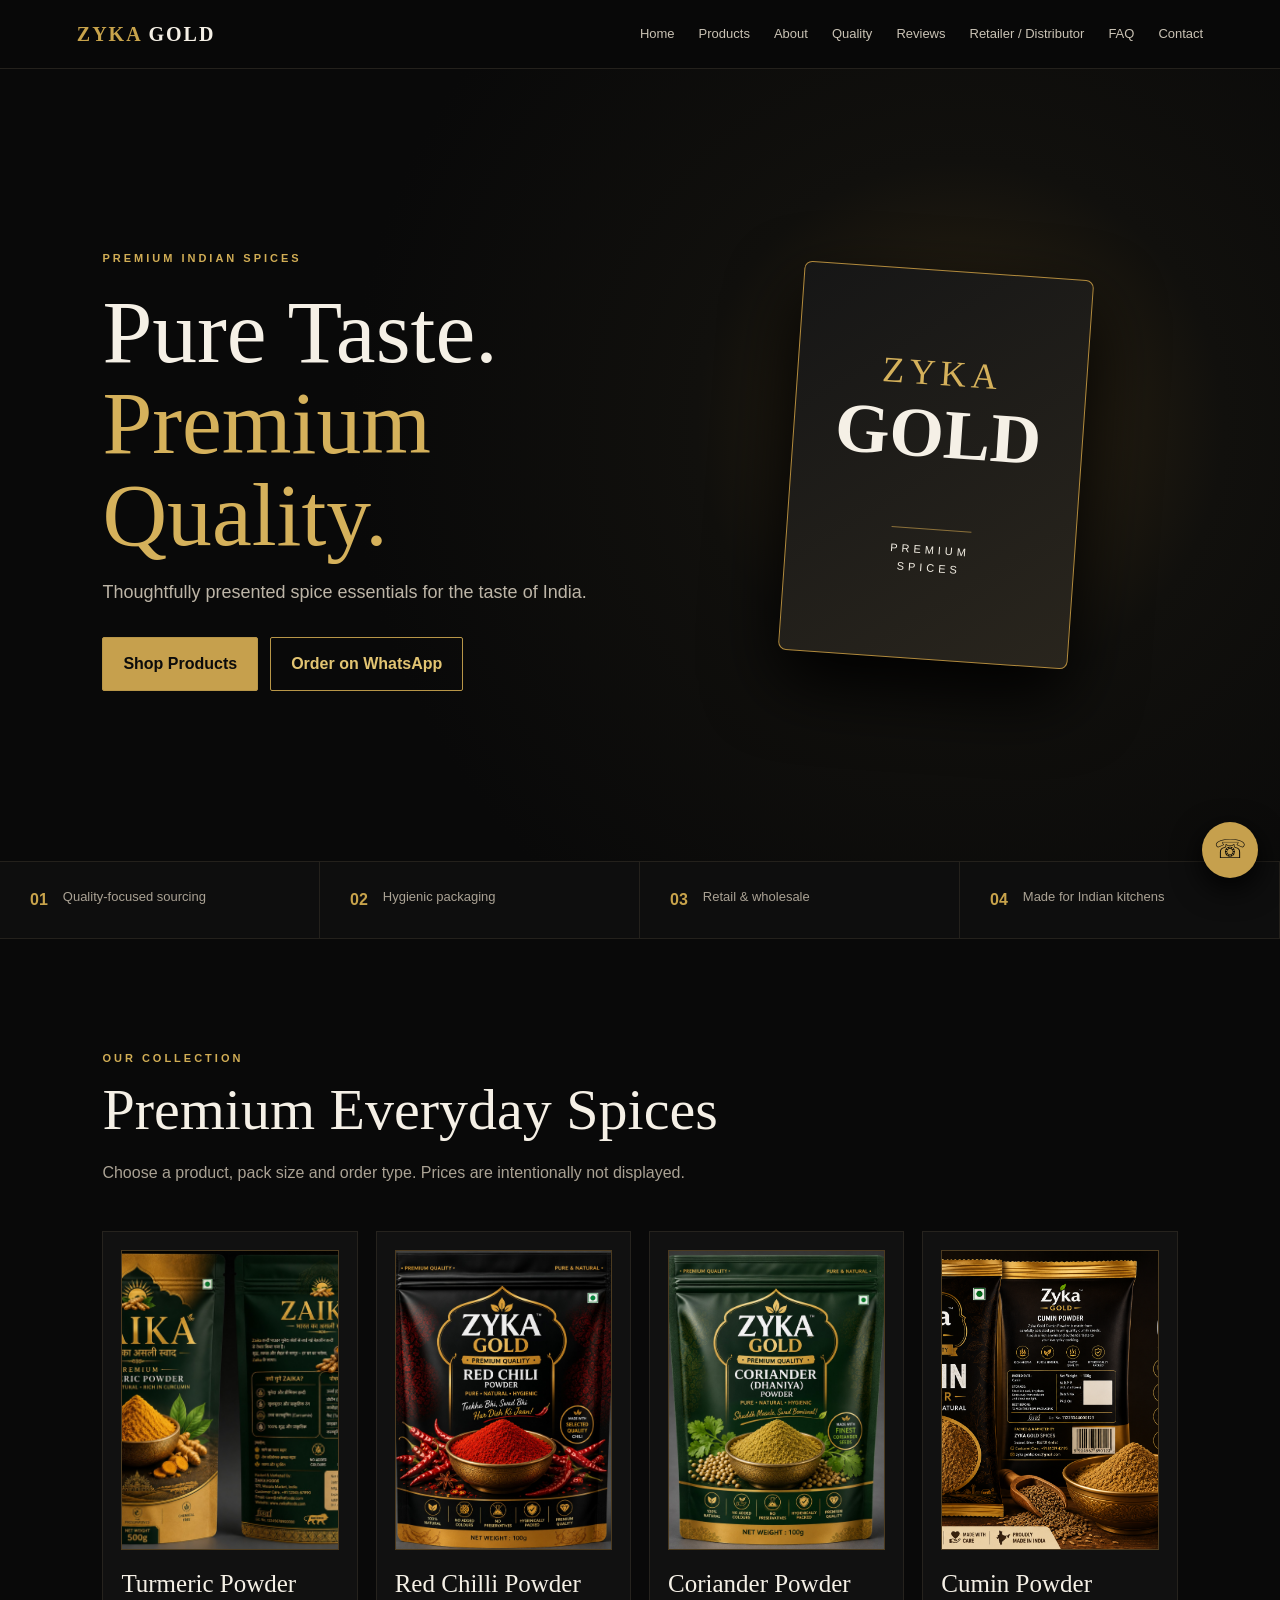
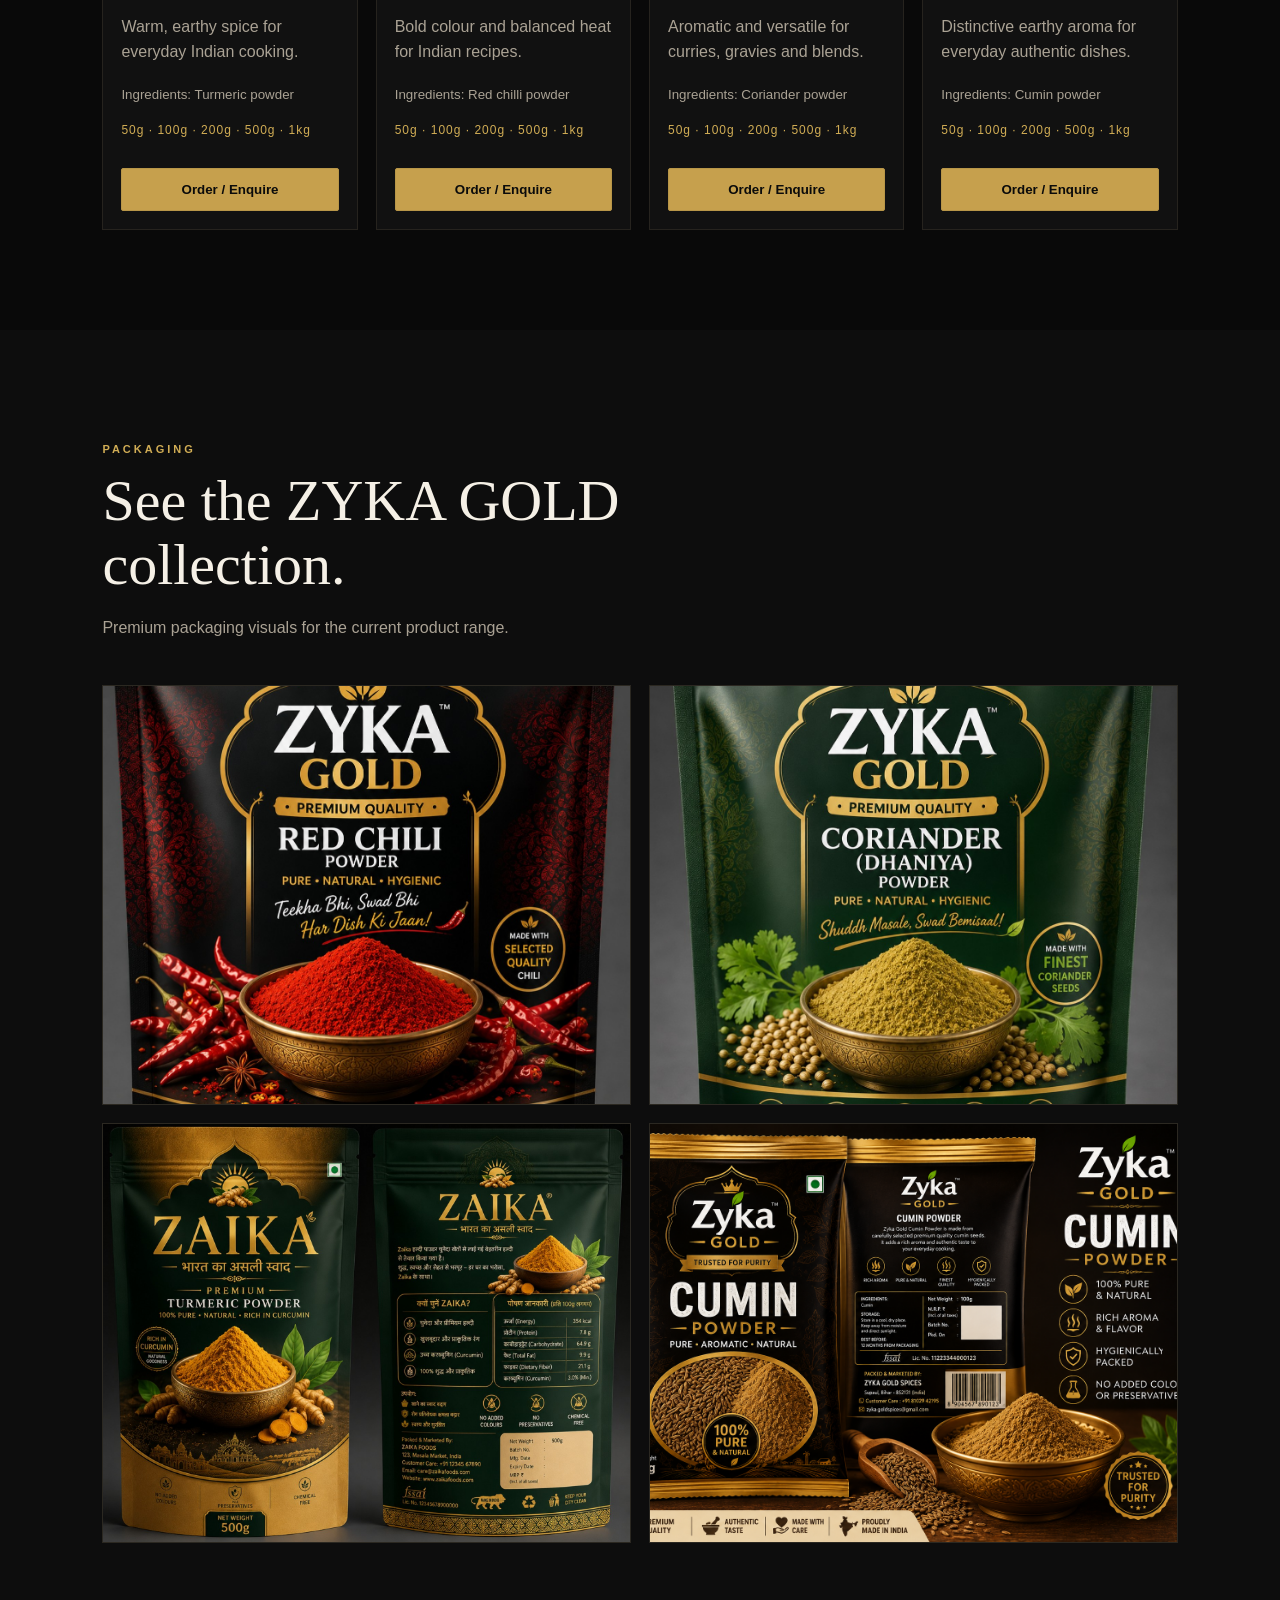
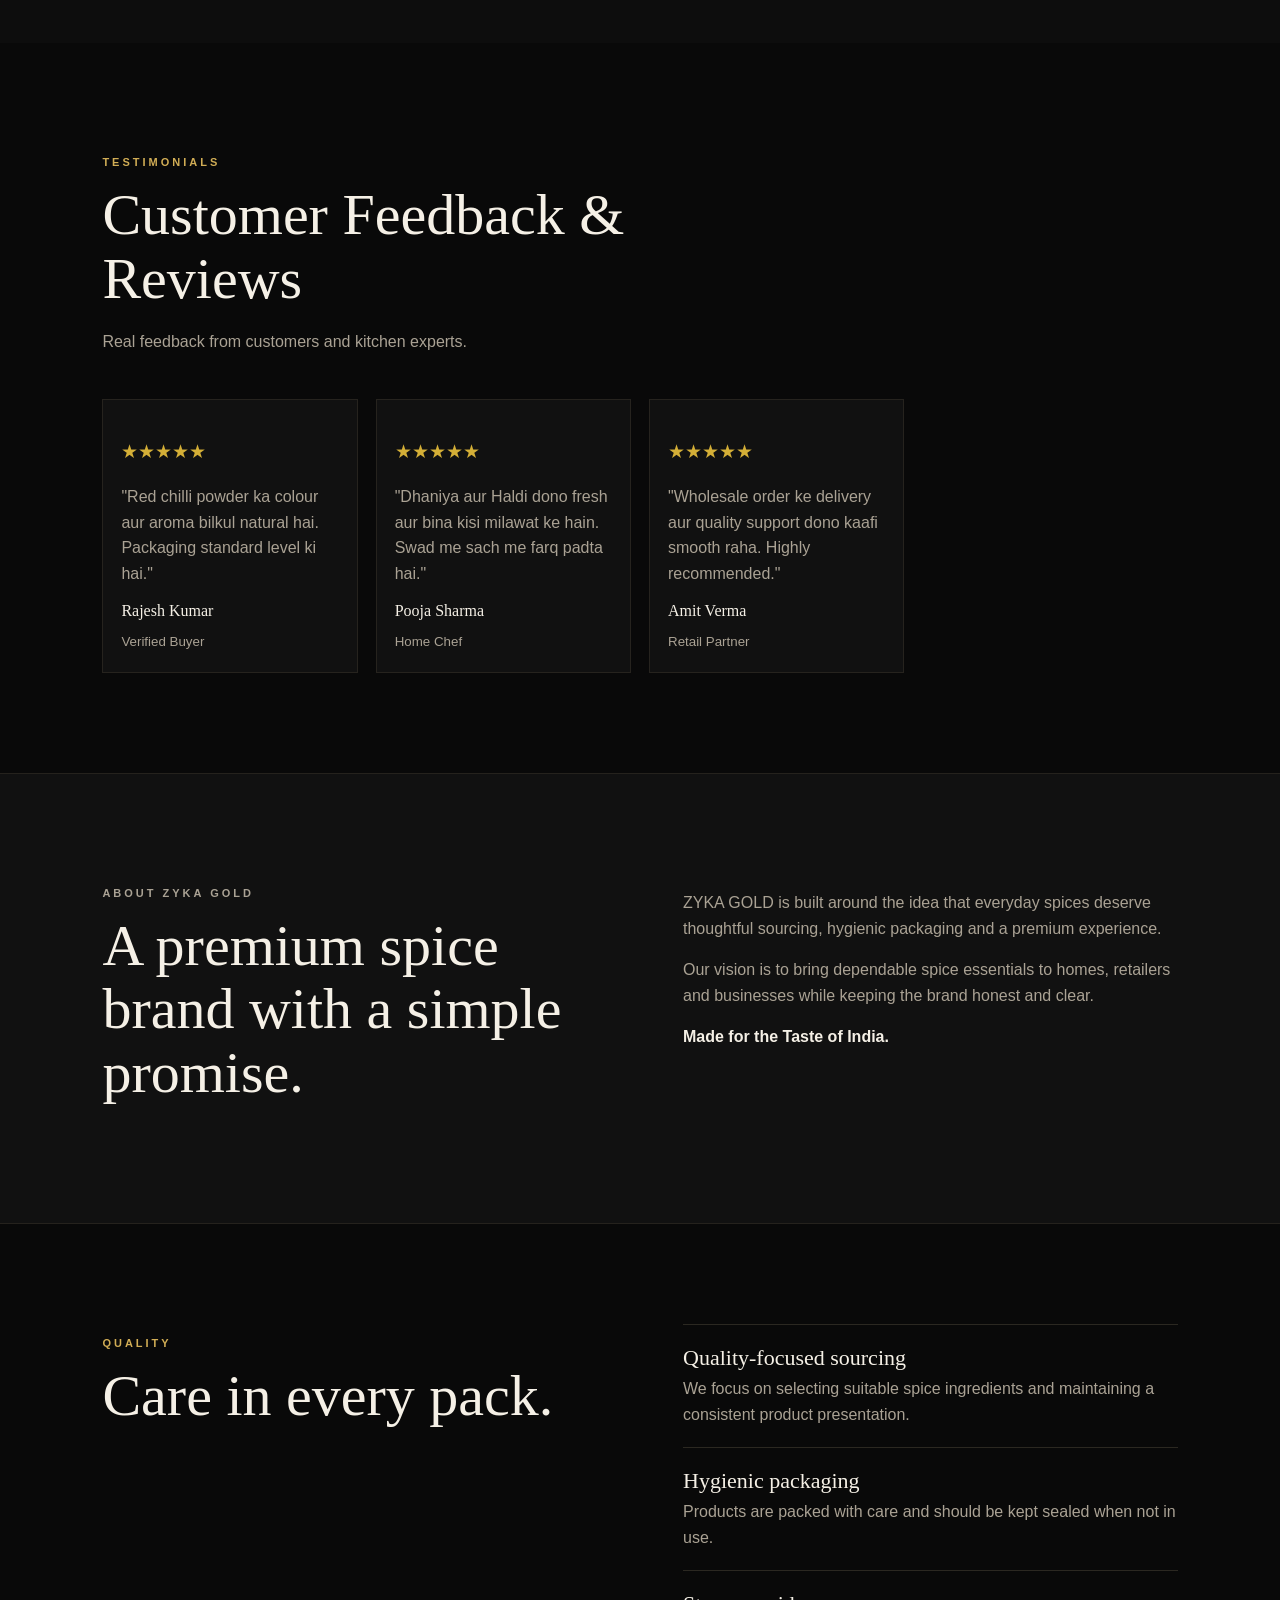
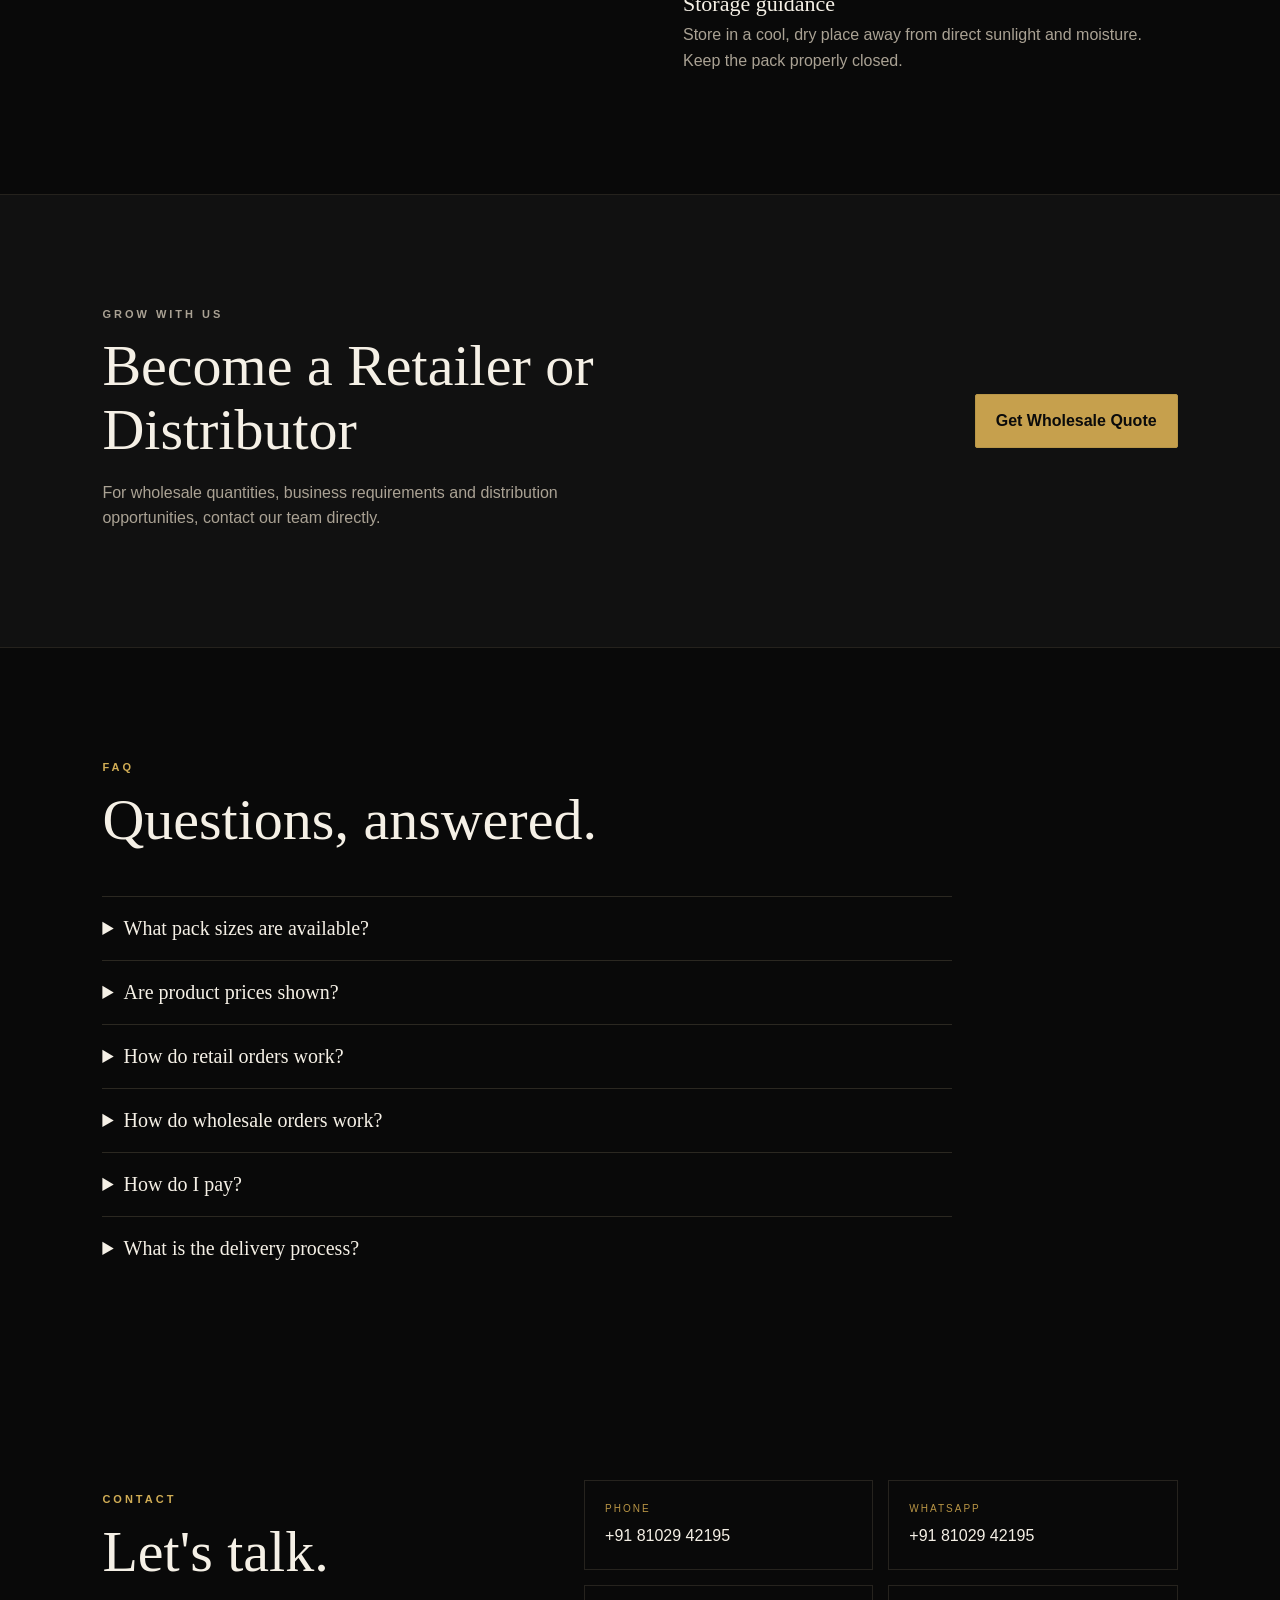
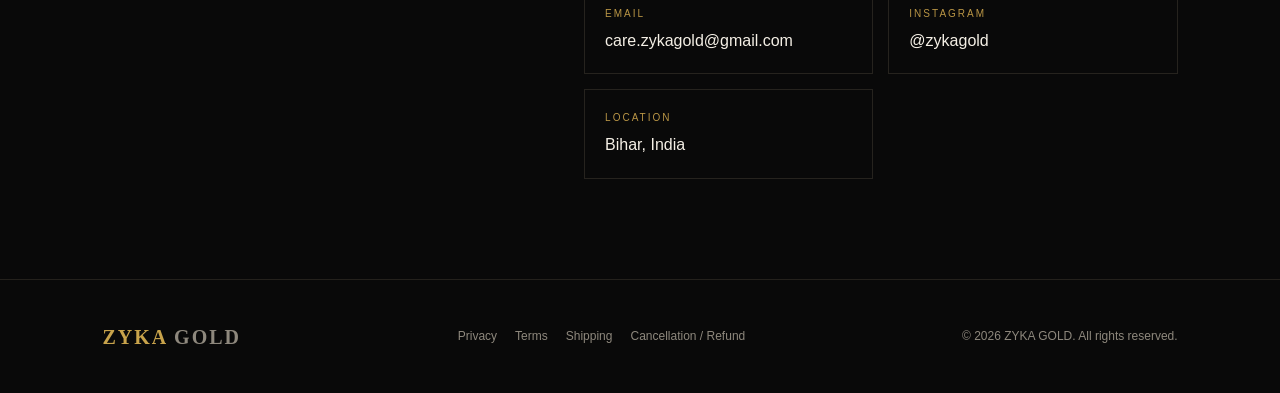
==== commit bd0f3d7c: "Enhance index.html with SEO and UI improvements" ====
--- a/index.html
+++ b/index.html
@@ -2,93 +2,268 @@
 <html lang="en">
 <head>
   <meta charset="UTF-8">
-  <meta name="viewport" content="width=device-width, initial-scale=1.0">
-  <title>ZYKA GOLD | Pure & Premium Spices</title>
+  <meta name="viewport" content="width=device-width,initial-scale=1">
+  <meta name="description" content="ZYKA GOLD – Pure Taste. Premium Quality. Premium Indian spice powders for retail and wholesale orders.">
+  <meta name="keywords" content="ZYKA GOLD spices, turmeric powder, red chilli powder, coriander powder, cumin powder, Indian spices, wholesale spices">
+  <meta name="theme-color" content="#090909">
+  <meta property="og:title" content="ZYKA GOLD – Pure Taste. Premium Quality.">
+  <meta property="og:description" content="Premium spice products from ZYKA GOLD. Retail and wholesale enquiries available.">
+  <meta property="og:type" content="website">
+  <title>ZYKA GOLD | Pure Taste. Premium Quality.</title>
   <link rel="stylesheet" href="style.css">
 </head>
 <body>
-
-  <!-- Header -->
   <header class="nav">
     <a class="logo" href="#home"><span>ZYKA</span> GOLD</a>
+    <button class="menu" aria-label="Open menu" onclick="toggleMenu()">☰</button>
     <nav id="navLinks">
-      <a href="#home">Home</a><a href="#products">Products</a><a href="#reviews">Reviews</a><a href="#contact">Contact</a>
+      <a href="#home">Home</a>
+      <a href="#products">Products</a>
+      <a href="#story">About</a>
+      <a href="#quality">Quality</a>
+      <a href="#reviews">Reviews</a>
+      <a href="#retailer">Retailer / Distributor</a>
+      <a href="#faq">FAQ</a>
+      <a href="#contact">Contact</a>
     </nav>
   </header>
 
   <main>
-    <!-- Hero Section -->
     <section id="home" class="hero">
       <div class="hero-copy">
         <p class="eyebrow">PREMIUM INDIAN SPICES</p>
-        <h1>Pure Taste.<br><em>Shuddh Masale, Swad Bemisaal!</em></h1>
-        <p>100% Pure, Natural & Hygienically Packed Spices.</p>
-        <a class="btn gold" href="#products">Explore Products</a>
-      </div>
-    </section>
-
-    <!-- Products Section (4 Products) -->
+        <h1>Pure Taste.<br><em>Premium Quality.</em></h1>
+        <p>Thoughtfully presented spice essentials for the taste of India.</p>
+        <div class="actions">
+          <a class="btn gold" href="#products">Shop Products</a>
+          <a class="btn outline" href="https://wa.me/918102942195?text=Hello%20ZYKA%20GOLD%2C%20I%20want%20to%20make%20an%20enquiry." target="_blank" rel="noopener">Order on WhatsApp</a>
+        </div>
+      </div>
+      <div class="hero-pack">
+        <div class="pack">
+          <div class="pack-top">ZYKA</div>
+          <div class="pack-mid">GOLD</div>
+          <div class="pack-bottom">PREMIUM<br>SPICES</div>
+        </div>
+      </div>
+    </section>
+
+    <section class="trust">
+      <div><b>01</b><span>Quality-focused sourcing</span></div>
+      <div><b>02</b><span>Hygienic packaging</span></div>
+      <div><b>03</b><span>Retail & wholesale</span></div>
+      <div><b>04</b><span>Made for Indian kitchens</span></div>
+    </section>
+
     <section id="products" class="section">
-      <div class="section-head"><h2>Our Premium Collection</h2></div>
+      <div class="section-head">
+        <p class="eyebrow">OUR COLLECTION</p>
+        <h2>Premium Everyday Spices</h2>
+        <p>Choose a product, pack size and order type. Prices are intentionally not displayed.</p>
+      </div>
       <div class="products">
         <article class="card">
-          <img src="turmeric.png" alt="Turmeric Powder">
+          <div class="product-art"><img src="turmeric.png" alt="ZYKA GOLD Turmeric Powder packaging"></div>
           <h3>Turmeric Powder</h3>
-          <p>Rich in Curcumin & Natural Gold Colour.</p>
-          <button class="btn gold full" onclick="openOrder('Turmeric Powder')">Order Now</button>
-        </article>
-        <article class="card">
-          <img src="red-chilli.png" alt="Red Chilli Powder">
+          <p>Warm, earthy spice for everyday Indian cooking.</p>
+          <small>Ingredients: Turmeric powder</small>
+          <div class="packs">50g · 100g · 200g · 500g · 1kg</div>
+          <button class="btn gold full" onclick="openOrder('Turmeric Powder')">Order / Enquire</button>
+        </article>
+        <article class="card">
+          <div class="product-art"><img src="red-chilli.png" alt="ZYKA GOLD Red Chilli Powder packaging"></div>
           <h3>Red Chilli Powder</h3>
-          <p>Teekha bhi, Swad bhi - Har dish ki jaan.</p>
-          <button class="btn gold full" onclick="openOrder('Red Chilli Powder')">Order Now</button>
-        </article>
-        <article class="card">
-          <img src="coriander.png" alt="Coriander Powder">
+          <p>Bold colour and balanced heat for Indian recipes.</p>
+          <small>Ingredients: Red chilli powder</small>
+          <div class="packs">50g · 100g · 200g · 500g · 1kg</div>
+          <button class="btn gold full" onclick="openOrder('Red Chilli Powder')">Order / Enquire</button>
+        </article>
+        <article class="card">
+          <div class="product-art"><img src="coriander.png" alt="ZYKA GOLD Coriander Powder packaging"></div>
           <h3>Coriander Powder</h3>
-          <p>Freshly ground for a rich, aromatic flavour.</p>
-          <button class="btn gold full" onclick="openOrder('Coriander Powder')">Order Now</button>
-        </article>
-        <article class="card">
-          <img src="cumin.png" alt="Cumin Powder">
+          <p>Aromatic and versatile for curries, gravies and blends.</p>
+          <small>Ingredients: Coriander powder</small>
+          <div class="packs">50g · 100g · 200g · 500g · 1kg</div>
+          <button class="btn gold full" onclick="openOrder('Coriander Powder')">Order / Enquire</button>
+        </article>
+        <article class="card">
+          <div class="product-art"><img src="cumin.png" alt="ZYKA GOLD Cumin Powder packaging"></div>
           <h3>Cumin Powder</h3>
-          <p>Distinctive earthy aroma for everyday dishes.</p>
-          <button class="btn gold full" onclick="openOrder('Cumin Powder')">Order Now</button>
-        </article>
-      </div>
-    </section>
-
-    <!-- Feedback / Reviews Section -->
-    <section id="reviews" class="section dark-section">
-      <div class="section-head"><h2>Customer Reviews</h2></div>
+          <p>Distinctive earthy aroma for everyday authentic dishes.</p>
+          <small>Ingredients: Cumin powder</small>
+          <div class="packs">50g · 100g · 200g · 500g · 1kg</div>
+          <button class="btn gold full" onclick="openOrder('Cumin Powder')">Order / Enquire</button>
+        </article>
+      </div>
+    </section>
+
+    <section class="section gallery">
+      <div class="section-head">
+        <p class="eyebrow">PACKAGING</p>
+        <h2>See the ZYKA GOLD collection.</h2>
+        <p>Premium packaging visuals for the current product range.</p>
+      </div>
+      <div class="gallery-grid">
+        <img src="red-chilli.png" alt="ZYKA GOLD Red Chilli Powder">
+        <img src="coriander.png" alt="ZYKA GOLD Coriander Powder">
+        <img src="turmeric.png" alt="ZYKA GOLD Turmeric Powder">
+        <img src="cumin.png" alt="ZYKA GOLD Cumin Powder">
+      </div>
+    </section>
+
+    <section id="reviews" class="section">
+      <div class="section-head">
+        <p class="eyebrow">TESTIMONIALS</p>
+        <h2>Customer Feedback & Reviews</h2>
+        <p>Real feedback from customers and kitchen experts.</p>
+      </div>
       <div class="products">
-        <article class="card" style="background:#1a1a1a; text-align:left;">
-          <div style="color:#d4af37;">★★★★★</div>
-          <p>"Zyka Gold ke masale bilkul fresh aur shuddh hain. Khane ka swad hi badal gaya!"</p>
-          <b style="color:#fff;">— Rajesh Kumar, Patna</b>
-        </article>
-        <article class="card" style="background:#1a1a1a; text-align:left;">
-          <div style="color:#d4af37;">★★★★★</div>
-          <p>"Red chilli powder ka colour natural hai aur packing bahut hi premium hai."</p>
-          <b style="color:#fff;">— Sunita Sharma, Bihar</b>
-        </article>
-      </div>
-      <div style="text-align: center; margin-top: 30px;">
-        <a class="btn outline" href="https://wa.me/918102942195?text=I%20want%20to%20give%20feedback%20for%20Zyka%20Gold" target="_blank">Share Your Review on WhatsApp</a>
-      </div>
-    </section>
-
-    <!-- Contact Section -->
-    <section id="contact" class="section">
-      <h2>Let's Talk</h2>
-      <p><b>Phone/WhatsApp:</b> +91 81029 42195</p>
-      <p><b>Email:</b> care.zykagold@gmail.com</p>
+        <article class="card">
+          <p style="font-size: 1.2rem; color: #d4af37; margin-bottom: 0.5rem;">★★★★★</p>
+          <p>"Red chilli powder ka colour aur aroma bilkul natural hai. Packaging standard level ki hai."</p>
+          <h3 style="margin-top: 1rem; font-size: 1rem;">Rajesh Kumar</h3>
+          <small>Verified Buyer</small>
+        </article>
+        <article class="card">
+          <p style="font-size: 1.2rem; color: #d4af37; margin-bottom: 0.5rem;">★★★★★</p>
+          <p>"Dhaniya aur Haldi dono fresh aur bina kisi milawat ke hain. Swad me sach me farq padta hai."</p>
+          <h3 style="margin-top: 1rem; font-size: 1rem;">Pooja Sharma</h3>
+          <small>Home Chef</small>
+        </article>
+        <article class="card">
+          <p style="font-size: 1.2rem; color: #d4af37; margin-bottom: 0.5rem;">★★★★★</p>
+          <p>"Wholesale order ke delivery aur quality support dono kaafi smooth raha. Highly recommended."</p>
+          <h3 style="margin-top: 1rem; font-size: 1rem;">Amit Verma</h3>
+          <small>Retail Partner</small>
+        </article>
+      </div>
+    </section>
+
+    <section id="story" class="dark-section">
+      <div>
+        <p class="eyebrow">ABOUT ZYKA GOLD</p>
+        <h2>A premium spice brand with a simple promise.</h2>
+      </div>
+      <div>
+        <p>ZYKA GOLD is built around the idea that everyday spices deserve thoughtful sourcing, hygienic packaging and a premium experience.</p>
+        <p>Our vision is to bring dependable spice essentials to homes, retailers and businesses while keeping the brand honest and clear.</p>
+        <strong>Made for the Taste of India.</strong>
+      </div>
+    </section>
+
+    <section id="quality" class="section two-col">
+      <div>
+        <p class="eyebrow">QUALITY</p>
+        <h2>Care in every pack.</h2>
+      </div>
+      <div class="quality-list">
+        <div>
+          <h3>Quality-focused sourcing</h3>
+          <p>We focus on selecting suitable spice ingredients and maintaining a consistent product presentation.</p>
+        </div>
+        <div>
+          <h3>Hygienic packaging</h3>
+          <p>Products are packed with care and should be kept sealed when not in use.</p>
+        </div>
+        <div>
+          <h3>Storage guidance</h3>
+          <p>Store in a cool, dry place away from direct sunlight and moisture. Keep the pack properly closed.</p>
+        </div>
+      </div>
+    </section>
+
+    <section id="retailer" class="dark-section split-cta">
+      <div>
+        <p class="eyebrow">GROW WITH US</p>
+        <h2>Become a Retailer or Distributor</h2>
+        <p>For wholesale quantities, business requirements and distribution opportunities, contact our team directly.</p>
+      </div>
+      <a class="btn gold" href="https://wa.me/916201453823?text=Hello%20ZYKA%20GOLD%2C%20I%20am%20interested%20in%20becoming%20a%20retailer%2Fdistributor.%20Please%20share%20the%20wholesale%20details." target="_blank" rel="noopener">Get Wholesale Quote</a>
+    </section>
+
+    <section id="faq" class="section">
+      <div class="section-head">
+        <p class="eyebrow">FAQ</p>
+        <h2>Questions, answered.</h2>
+      </div>
+      <div class="faq">
+        <details><summary>What pack sizes are available?</summary><p>50g, 100g, 200g, 500g and 1kg.</p></details>
+        <details><summary>Are product prices shown?</summary><p>No. Prices are currently not displayed. Retail orders are handled directly after enquiry.</p></details>
+        <details><summary>How do retail orders work?</summary><p>Select pack size, enter quantity and customer details, complete the confirmed UPI payment, then send payment confirmation on WhatsApp.</p></details>
+        <details><summary>How do wholesale orders work?</summary><p>Send your required quantity and business details through WhatsApp. Wholesale pricing is provided as a quote.</p></details>
+        <details><summary>How do I pay?</summary><p>Retail payment uses the displayed UPI ID after the order amount is confirmed. Wholesale payment is requested only after the amount is confirmed.</p></details>
+        <details><summary>What is the delivery process?</summary><p>Delivery and shipping details are confirmed with the customer during order confirmation. Wholesale delivery is handled through enquiry.</p></details>
+      </div>
+    </section>
+
+    <section id="contact" class="contact section">
+      <div>
+        <p class="eyebrow">CONTACT</p>
+        <h2>Let's talk.</h2>
+      </div>
+      <div class="contact-grid">
+        <a href="tel:+918102942195"><span>PHONE</span>+91 81029 42195</a>
+        <a href="https://wa.me/918102942195" target="_blank" rel="noopener"><span>WHATSAPP</span>+91 81029 42195</a>
+        <a href="mailto:care.zykagold@gmail.com"><span>EMAIL</span>care.zykagold@gmail.com</a>
+        <a href="https://instagram.com/zykagold" target="_blank" rel="noopener"><span>INSTAGRAM</span>@zykagold</a>
+        <div><span>LOCATION</span>Bihar, India</div>
+      </div>
     </section>
   </main>
 
   <footer>
+    <div class="logo"><span>ZYKA</span> GOLD</div>
+    <div class="footer-links">
+      <a href="privacy.html">Privacy</a>
+      <a href="terms.html">Terms</a>
+      <a href="shipping.html">Shipping</a>
+      <a href="refund.html">Cancellation / Refund</a>
+    </div>
     <p>© 2026 ZYKA GOLD. All rights reserved.</p>
   </footer>
+
+  <a class="wa-float" href="https://wa.me/918102942195?text=Hello%20ZYKA%20GOLD%2C%20I%20want%20to%20make%20an%20enquiry." target="_blank" rel="noopener" aria-label="WhatsApp">☏</a>
+
+  <div id="orderModal" class="modal" aria-hidden="true">
+    <div class="modal-box">
+      <button class="close" onclick="closeOrder()">×</button>
+      <p class="eyebrow">ORDER / ENQUIRY</p>
+      <h2 id="modalProduct">Product</h2>
+      <label>Order type
+        <select id="orderType" onchange="switchType()">
+          <option value="retail">Retail</option>
+          <option value="wholesale">Wholesale</option>
+        </select>
+      </label>
+      <div id="retailFields">
+        <label>Pack size
+          <select id="pack">
+            <option>50g</option>
+            <option>100g</option>
+            <option>200g</option>
+            <option>500g</option>
+            <option>1kg</option>
+          </select>
+        </label>
+        <label>Quantity<input id="qty" type="number" min="1" value="1"></label>
+      </div>
+      <div id="wholesaleFields" hidden>
+        <label>Required quantity<input id="wqty" placeholder="e.g. 50 kg"></label>
+        <p class="note">Wholesale pricing: Get Wholesale Quote</p>
+      </div>
+      <label>Your name<input id="name" placeholder="Full name"></label>
+      <label>Phone<input id="phone" placeholder="+91..." inputmode="tel"></label>
+      <label>City / Address<textarea id="address" rows="2" placeholder="Delivery/business details"></textarea></label>
+      <div id="paymentBox" class="payment">
+        <b>Retail UPI</b>
+        <span>8102942195-5@axl</span>
+        <button class="btn outline full" onclick="payUPI()">Pay via UPI</button>
+        <button class="btn gold full" onclick="paid()">I Have Paid</button>
+      </div>
+      <button id="waSubmit" class="btn gold full" onclick="sendWhatsApp()">Continue on WhatsApp</button>
+      <p class="note">Payment confirmation and screenshot can be sent in WhatsApp after payment.</p>
+    </div>
+  </div>
 
   <script src="script.js"></script>
 </body>
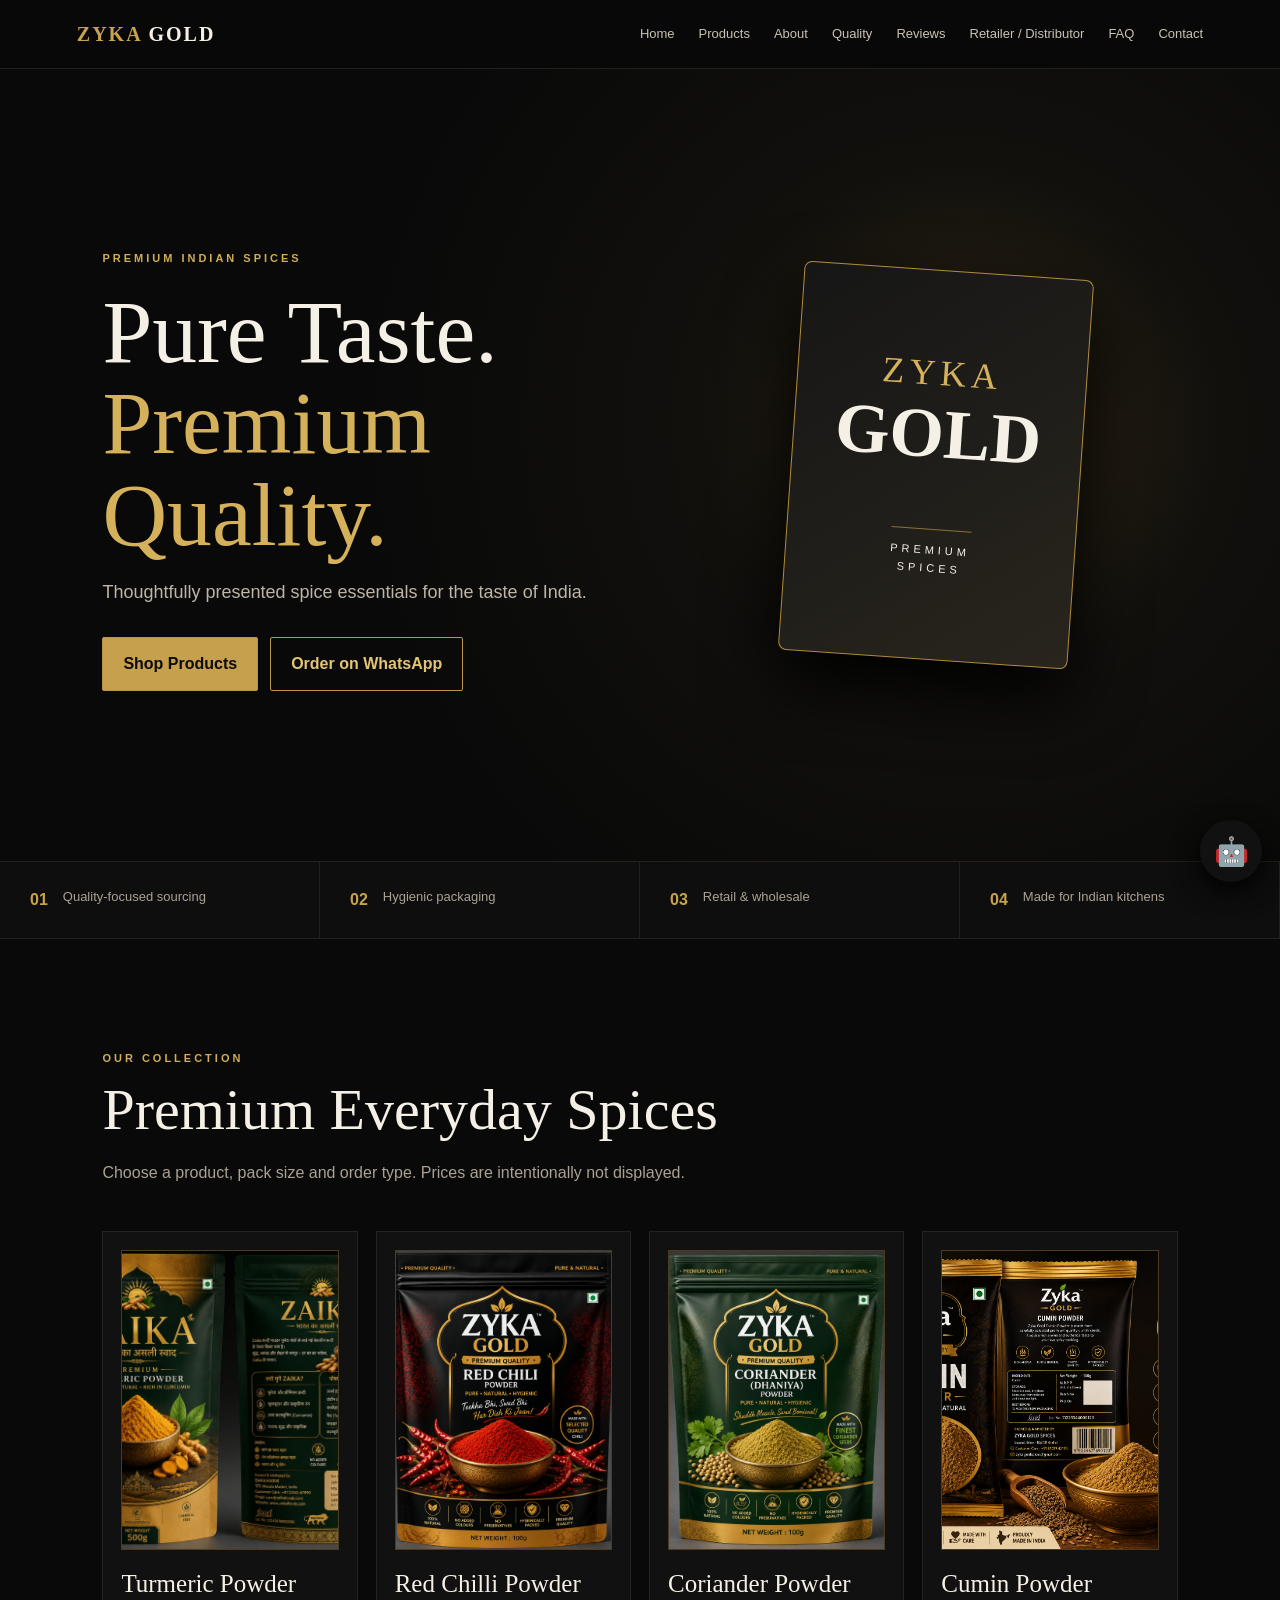
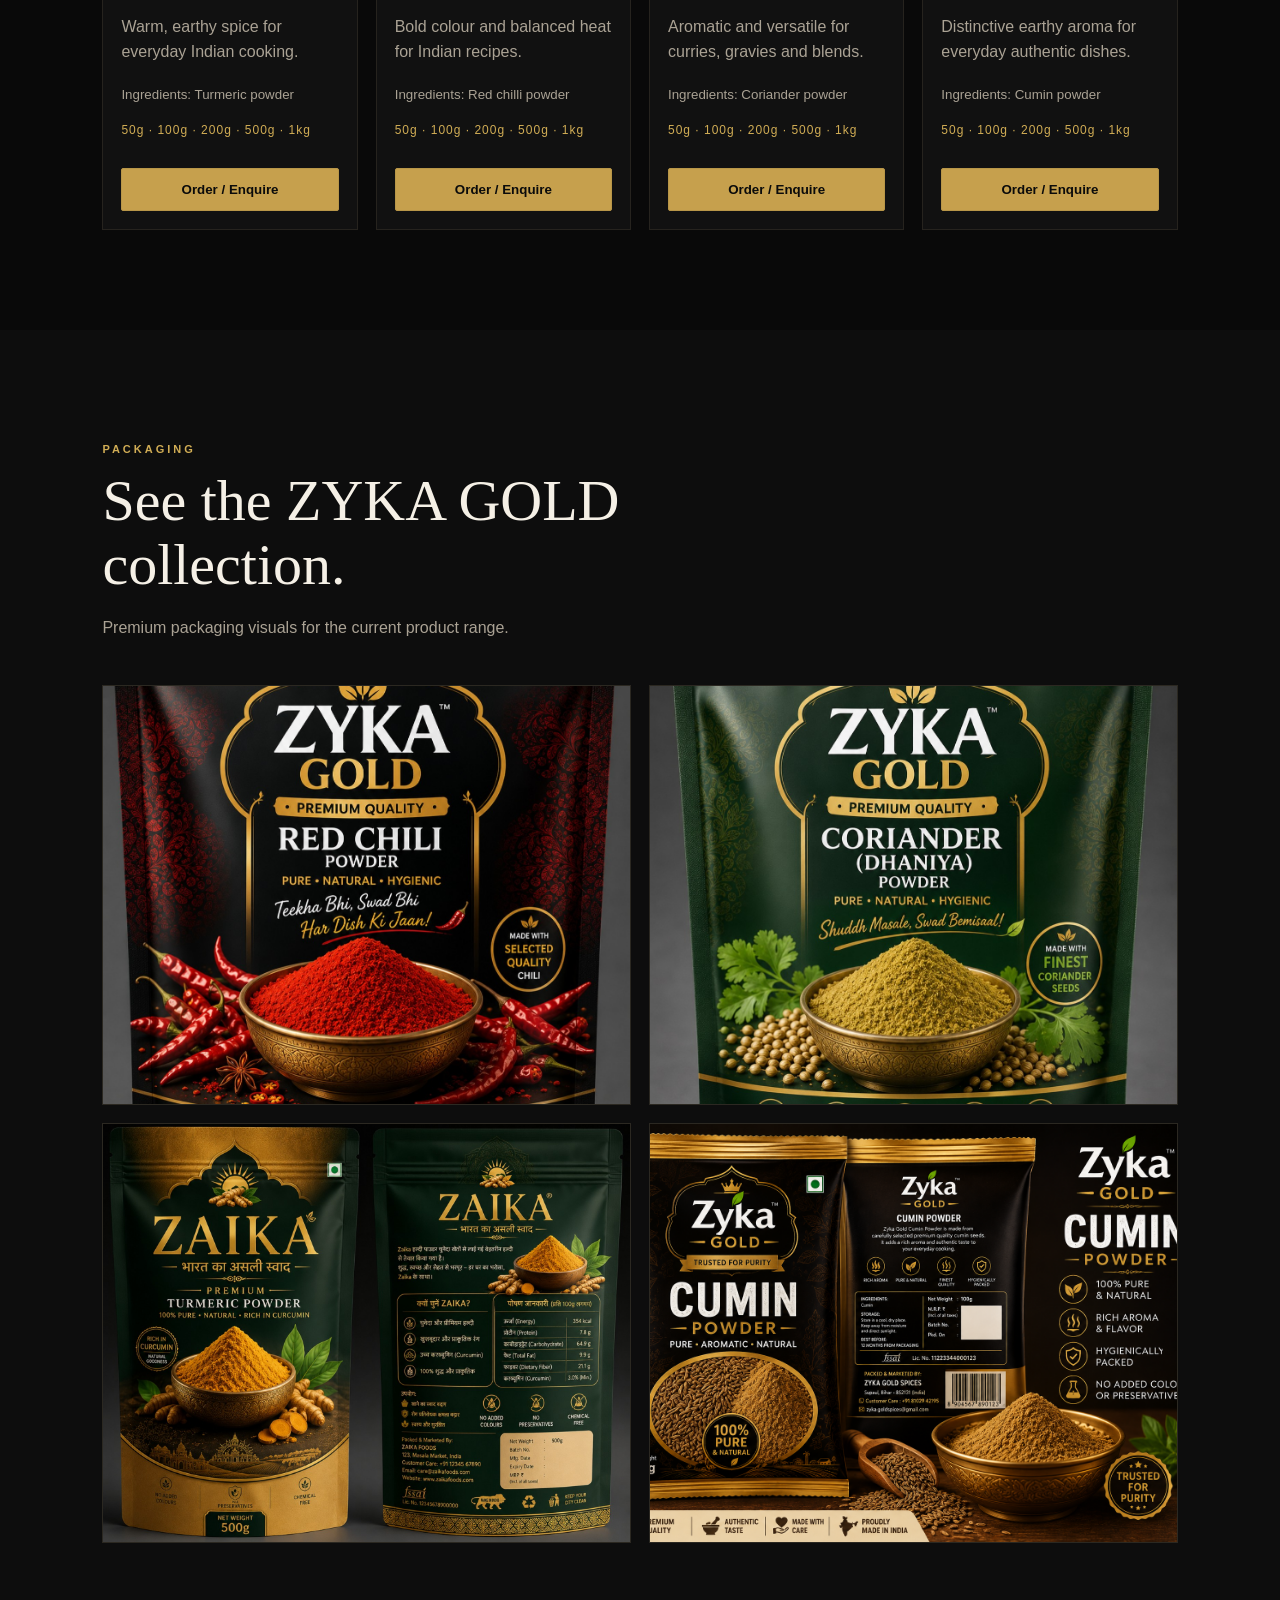
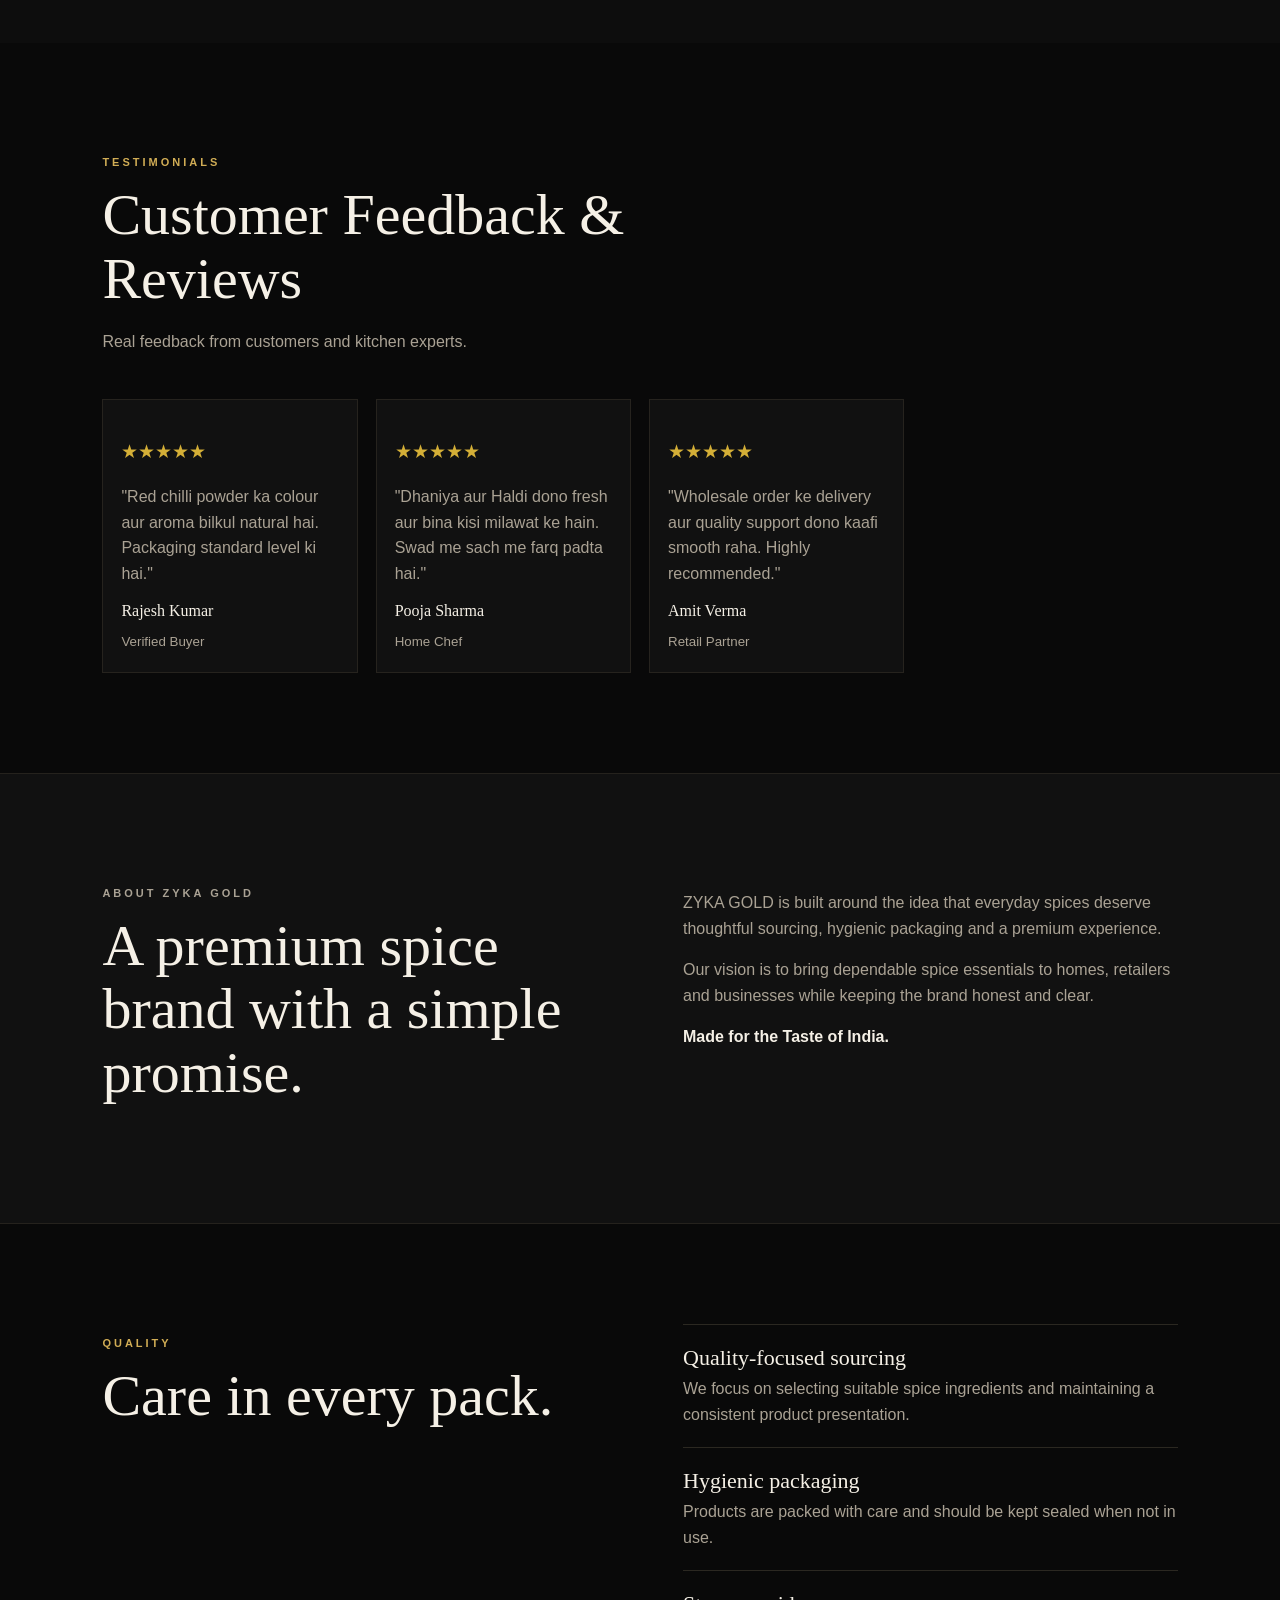
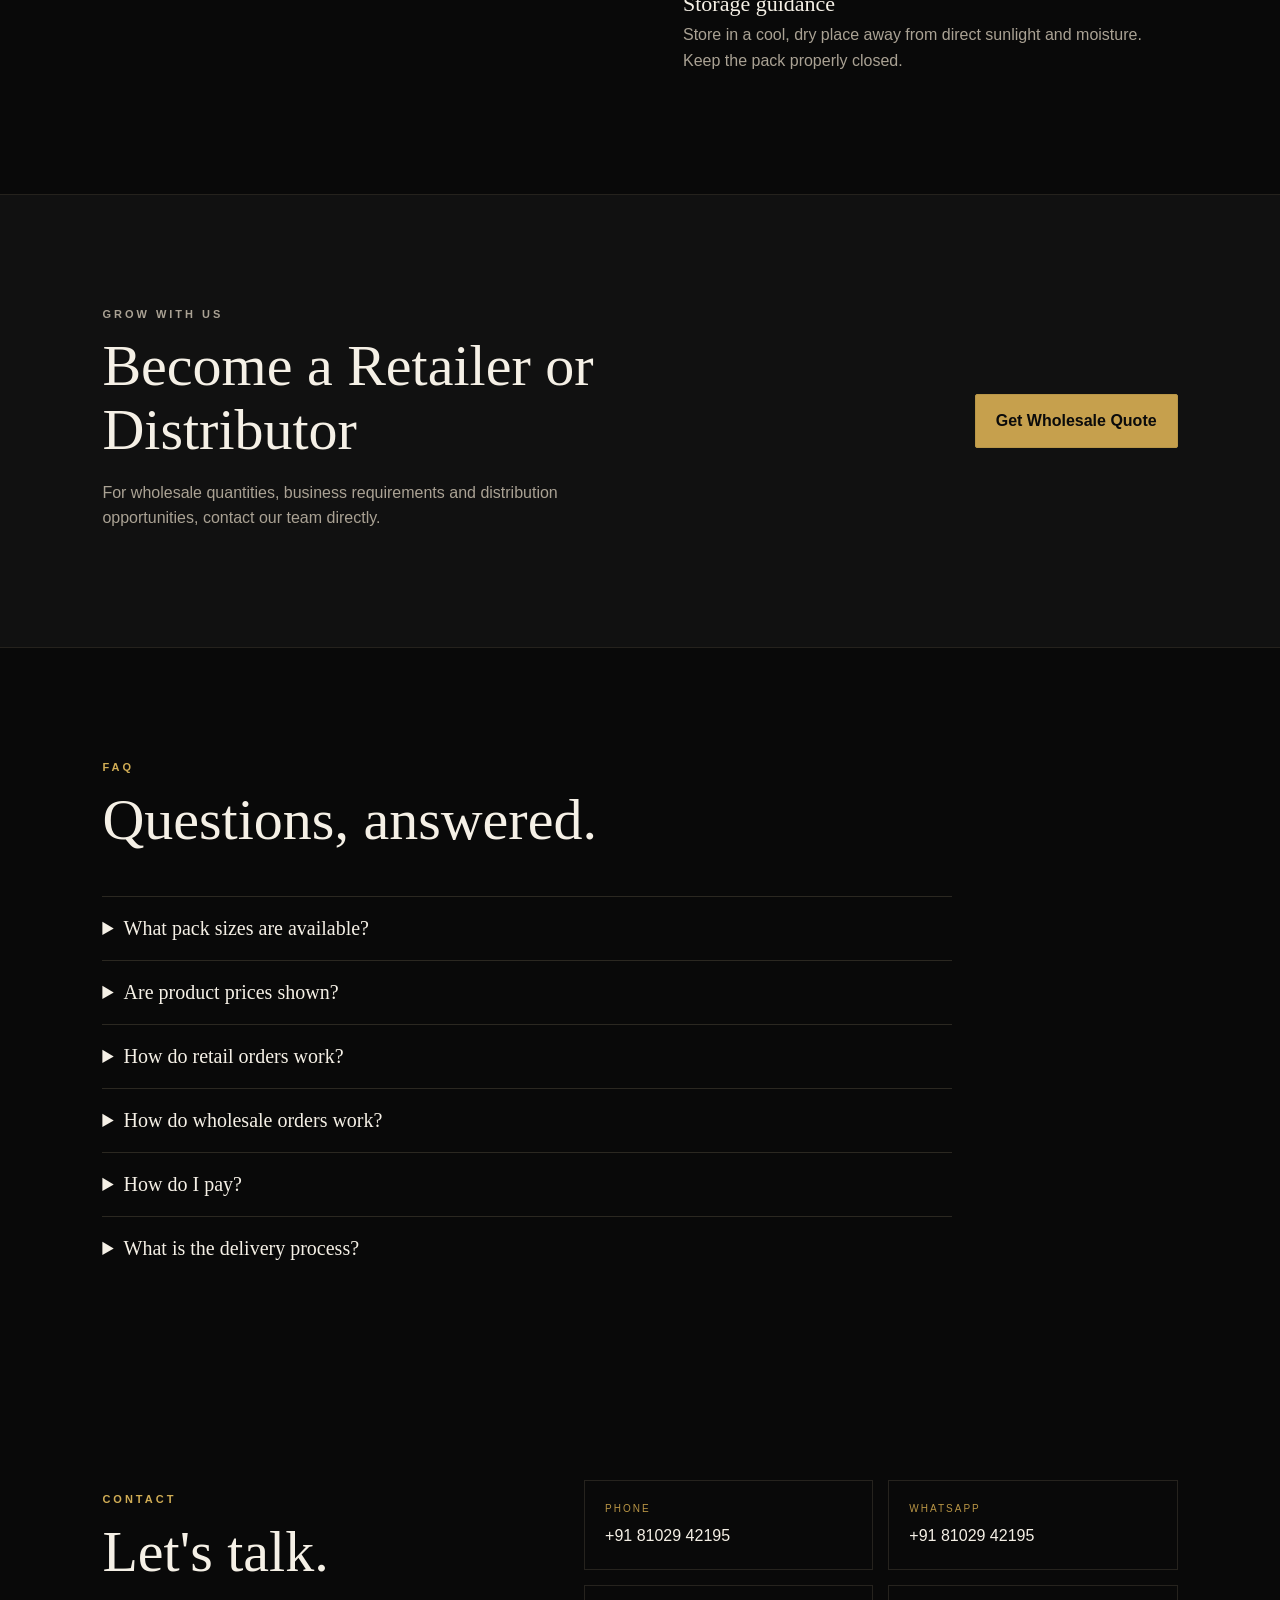
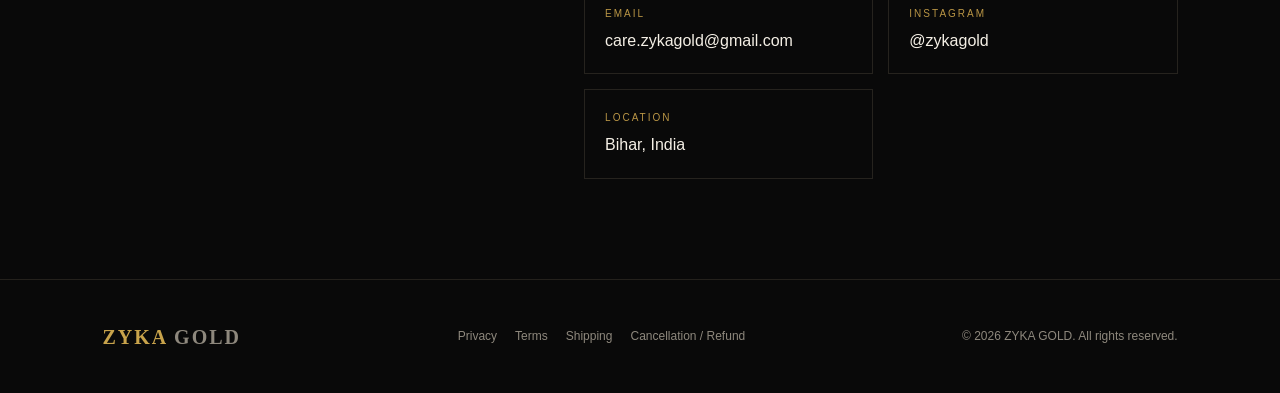
==== commit 00c706ab: "Implement ZYKA GOLD Smart Assistant in index.html Added ZYKA GOLD Smart Assistant functionality with" ====
--- a/index.html
+++ b/index.html
@@ -12,7 +12,7 @@
   <title>ZYKA GOLD | Pure Taste. Premium Quality.</title>
   <link rel="stylesheet" href="style.css">
 </head>
-<body>
+<body> 
   <header class="nav">
     <a class="logo" href="#home"><span>ZYKA</span> GOLD</a>
     <button class="menu" aria-label="Open menu" onclick="toggleMenu()">☰</button>
@@ -266,5 +266,305 @@
   </div>
 
   <script src="script.js"></script>
-</body>
+  
+<!-- ZYKA GOLD SMART ASSISTANT START -->
+
+<style>
+#zykaBotBtn{
+position:fixed;right:18px;bottom:18px;
+width:62px;height:62px;border:none;border-radius:50%;
+background:#111;color:#d4af37;font-size:28px;
+cursor:pointer;z-index:99999;
+box-shadow:0 8px 25px rgba(0,0,0,.35);
+}
+
+#zykaBotBox{
+display:none;position:fixed;right:18px;bottom:90px;
+width:360px;max-width:calc(100% - 24px);height:520px;
+background:#fff;border-radius:20px;overflow:hidden;
+z-index:99999;box-shadow:0 15px 45px rgba(0,0,0,.3);
+font-family:Arial,sans-serif;
+}
+
+.zykaHeader{
+background:#111;color:#d4af37;padding:15px;
+display:flex;justify-content:space-between;align-items:center;
+}
+
+.zykaHeader small{
+display:block;color:#ddd;margin-top:3px;
+}
+
+#zykaMessages{
+height:350px;overflow-y:auto;padding:14px;background:#f6f6f6;
+}
+
+.zykaBotMsg,.zykaUserMsg{
+max-width:82%;padding:10px 12px;margin:8px 0;
+border-radius:14px;line-height:1.45;font-size:14px;
+white-space:pre-wrap;
+}
+
+.zykaBotMsg{background:#fff;color:#222;}
+.zykaUserMsg{background:#111;color:#fff;margin-left:auto;}
+
+.zykaQuick{
+display:flex;gap:6px;overflow-x:auto;padding:8px;
+}
+
+.zykaQuick button{
+border:1px solid #d4af37;background:#fff;
+border-radius:18px;padding:7px 10px;white-space:nowrap;
+}
+
+.zykaInput{
+display:flex;gap:6px;padding:10px;border-top:1px solid #ddd;
+}
+
+.zykaInput input{
+flex:1;border:1px solid #ccc;border-radius:20px;
+padding:10px 12px;outline:none;
+}
+
+.zykaInput button{
+width:42px;border:none;border-radius:50%;
+background:#111;color:#d4af37;
+}
+</style>
+
+<button id="zykaBotBtn" onclick="toggleZykaBot()">🤖</button>
+
+<div id="zykaBotBox">
+
+<div class="zykaHeader">
+<div>
+<strong>✨ ZYKA Assistant</strong>
+<small>● Online • Customer Support</small>
+</div>
+<span onclick="toggleZykaBot()" style="font-size:22px;cursor:pointer;">×</span>
+</div>
+
+<div id="zykaMessages">
+
+<div class="zykaBotMsg">
+Namaste 👋
+
+Main ZYKA GOLD Smart Assistant hoon.
+
+Products, Retail, Wholesale, Order, Price ya Support ke baare me mujhse pooch sakte hain.
+</div>
+
+</div>
+
+<div class="zykaQuick">
+
+<button onclick="zykaQuickAsk('products')">🌶️ Products</button>
+
+<button onclick="zykaQuickAsk('wholesale')">📦 Wholesale</button>
+
+<button onclick="zykaQuickAsk('order')">🛒 Order</button>
+
+<button onclick="zykaQuickAsk('contact')">💬 Support</button>
+
+</div>
+
+<div class="zykaInput">
+
+<input
+id="zykaInputText"
+placeholder="Apna sawal likhiye..."
+onkeydown="if(event.key==='Enter') zykaSend()">
+
+<button onclick="zykaSend()">➤</button>
+
+</div>
+</div>
+
+<script>
+
+function toggleZykaBot(){
+
+const box=document.getElementById("zykaBotBox");
+
+box.style.display=
+box.style.display==="block"?"none":"block";
+
+}
+
+
+function zykaAddMessage(text,type){
+
+const messages=document.getElementById("zykaMessages");
+
+const msg=document.createElement("div");
+
+msg.className=
+type==="user"?"zykaUserMsg":"zykaBotMsg";
+
+msg.textContent=text;
+
+messages.appendChild(msg);
+
+messages.scrollTop=messages.scrollHeight;
+
+}
+
+
+function zykaQuickAsk(text){
+
+document.getElementById("zykaInputText").value=text;
+
+zykaSend();
+
+}
+
+
+function zykaSend(){
+
+const input=document.getElementById("zykaInputText");
+
+const text=input.value.trim();
+
+if(!text)return;
+
+zykaAddMessage(text,"user");
+
+input.value="";
+
+const q=text.toLowerCase();
+
+let reply="";
+
+
+if(
+q.includes("product")||
+q.includes("masala")||
+q.includes("haldi")||
+q.includes("mirch")||
+q.includes("dhaniya")||
+q.includes("jeera")
+){
+
+reply=`ZYKA GOLD ke products:
+
+🌿 Haldi Powder
+🌶️ Lal Mirch Powder
+🌱 Dhaniya Powder
+✨ Jeera
+
+Product aur pack size ki jankari ke liye Products section dekhein.`;
+
+}
+
+else if(
+q.includes("wholesale")||
+q.includes("bulk")||
+q.includes("dealer")||
+q.includes("dukan")||
+q.includes("shop")
+){
+
+reply=`📦 Wholesale Enquiry
+
+Wholesale ke liye ye details ready rakhein:
+
+• Name
+• Shop / Business Name
+• City / District
+• Required Product
+• Approx Quantity
+
+Website ke Wholesale/Contact option se enquiry bhej sakte hain.`;
+
+}
+
+else if(
+q.includes("order")||
+q.includes("buy")||
+q.includes("kharid")||
+q.includes("purchase")
+){
+
+reply=`🛒 ZYKA GOLD Order
+
+Website ke Retail ya Wholesale option se order/enquiry karein.
+
+WhatsApp option available ho to direct WhatsApp se bhi contact kar sakte hain.`;
+
+}
+
+else if(
+q.includes("price")||
+q.includes("rate")||
+q.includes("mrp")||
+q.includes("kitna")||
+q.includes("kitne")
+){
+
+reply=`💰 Price Information
+
+Price product aur pack size par depend karta hai.
+
+Current price ke liye ZYKA GOLD sales/support team se confirm karein.`;
+
+}
+
+else if(
+q.includes("contact")||
+q.includes("support")||
+q.includes("help")||
+q.includes("whatsapp")||
+q.includes("phone")
+){
+
+reply=`💬 ZYKA GOLD Support
+
+Customer support ke liye website ke Contact ya WhatsApp option ka use karein.
+
+Hamari team aapki enquiry me help karegi.`;
+
+}
+
+else if(
+q.includes("hello")||
+q.includes("hi")||
+q.includes("hey")||
+q.includes("namaste")
+){
+
+reply=`Namaste 👋
+
+ZYKA GOLD me aapka swagat hai.
+
+Main Products, Wholesale, Retail, Order, Price aur Support me madad kar sakta hoon.`;
+
+}
+
+else{
+
+reply=`🤖 Main ZYKA GOLD Smart Assistant hoon.
+
+Aap mujhse pooch sakte hain:
+
+• Products kya hain?
+• Wholesale kaise milega?
+• Order kaise karu?
+• Price kya hai?
+• Customer support chahiye`;
+
+}
+
+
+setTimeout(function(){
+
+zykaAddMessage(reply,"bot");
+
+},350);
+
+}
+
+</script>
+  </body>
 </html>
+
+<!-- ZYKA GOLD SMART ASSISTANT END -->
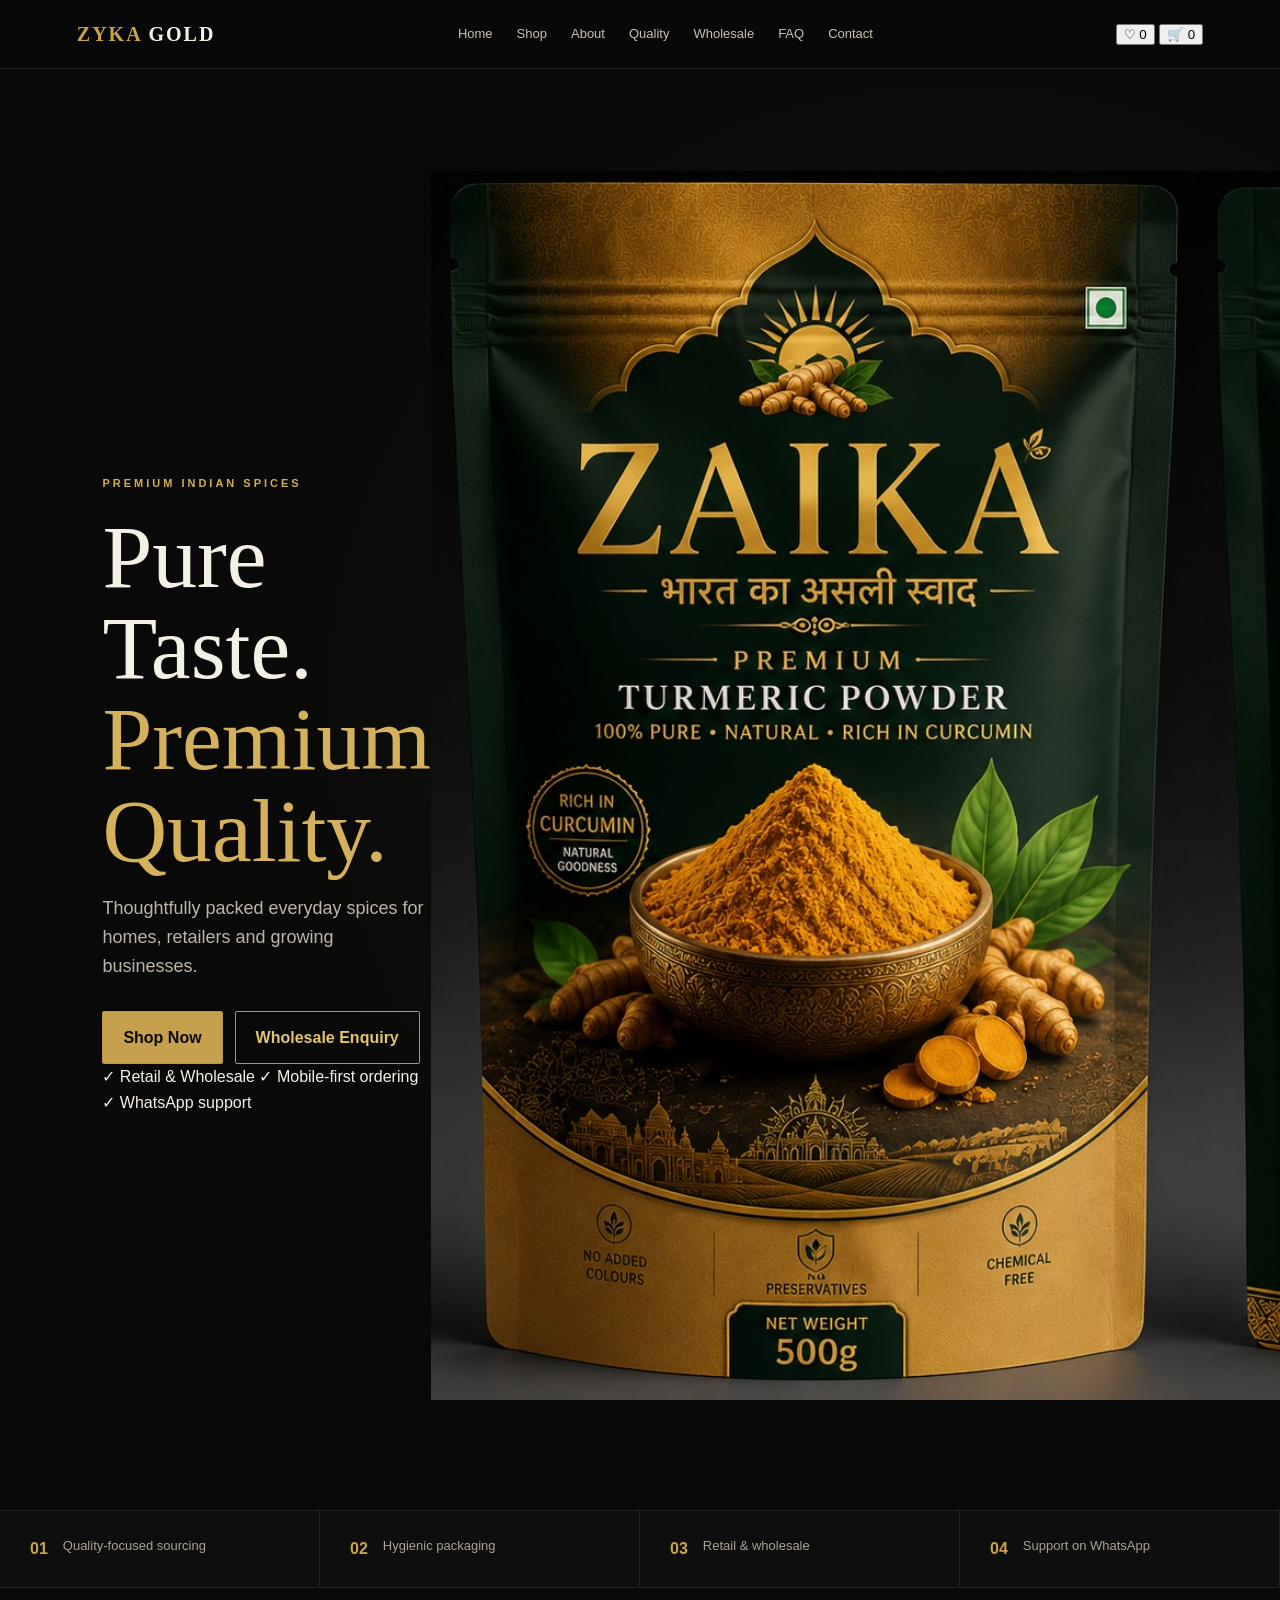
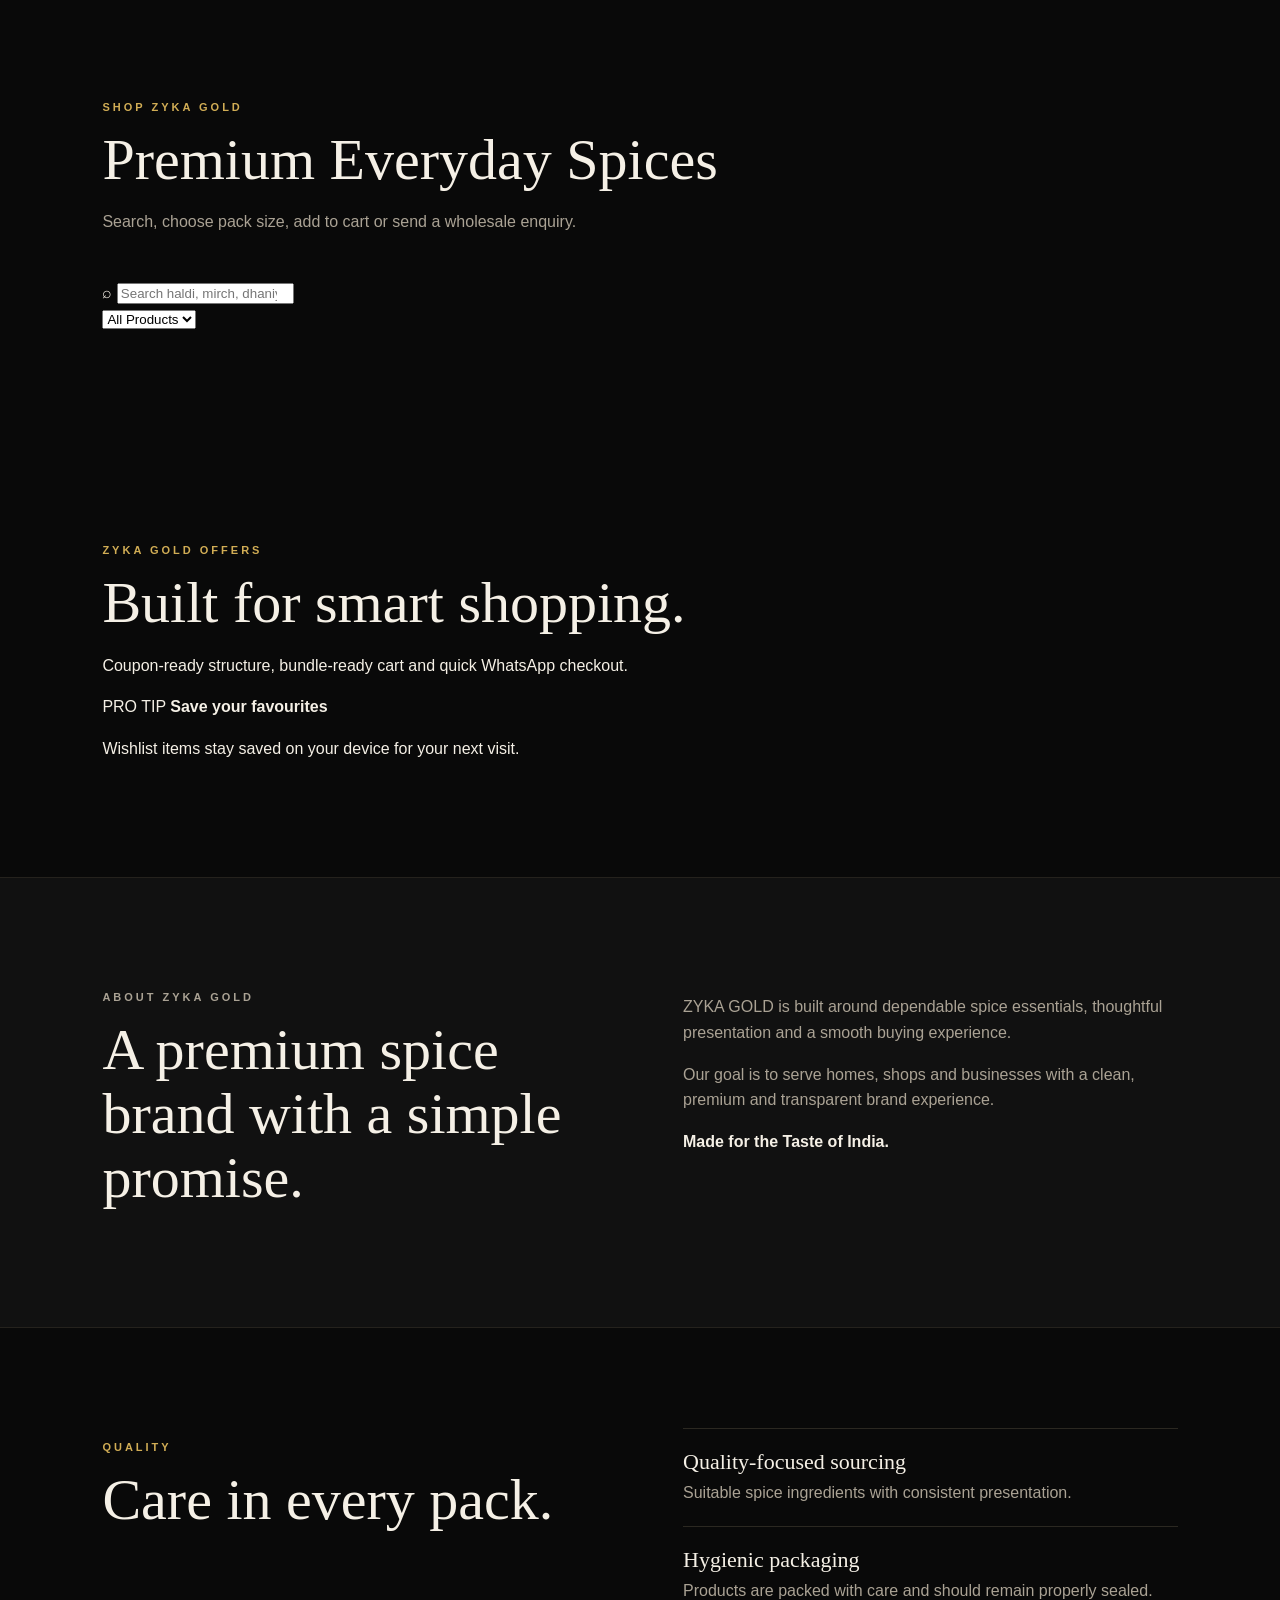
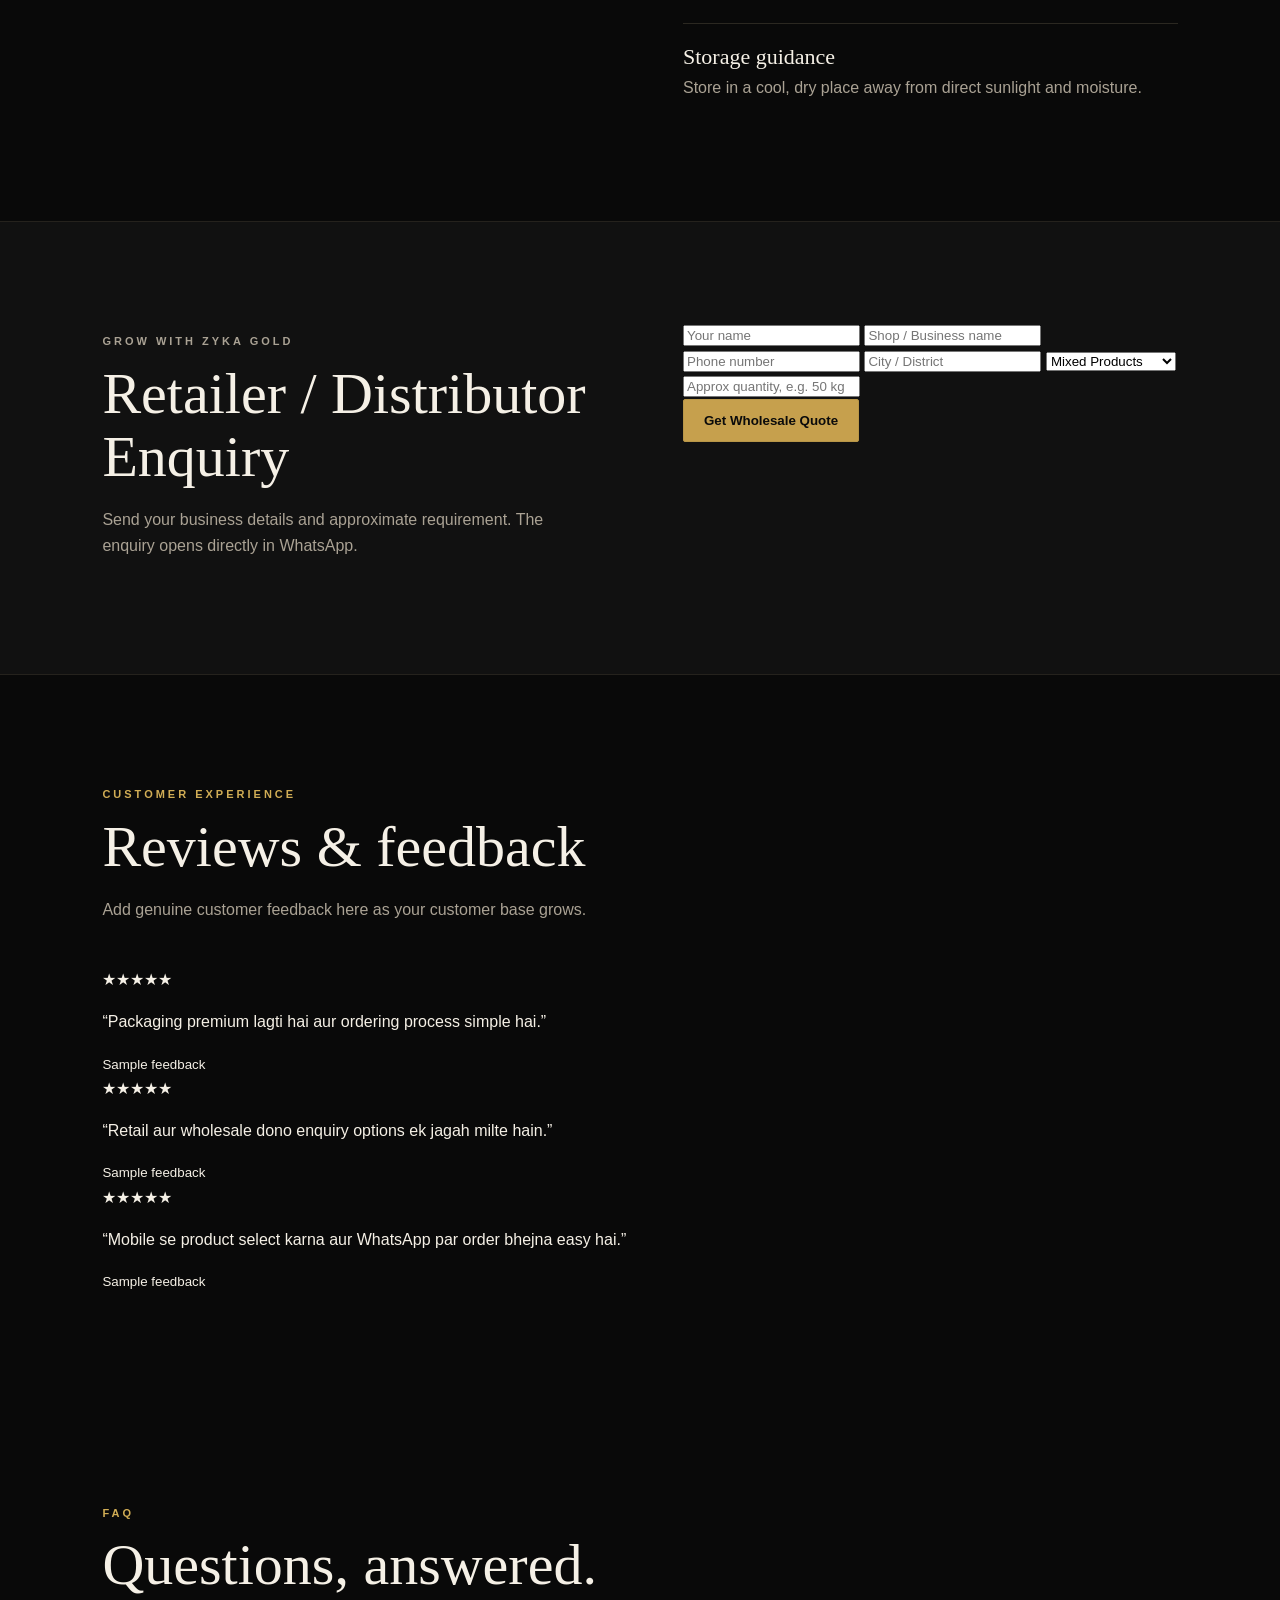
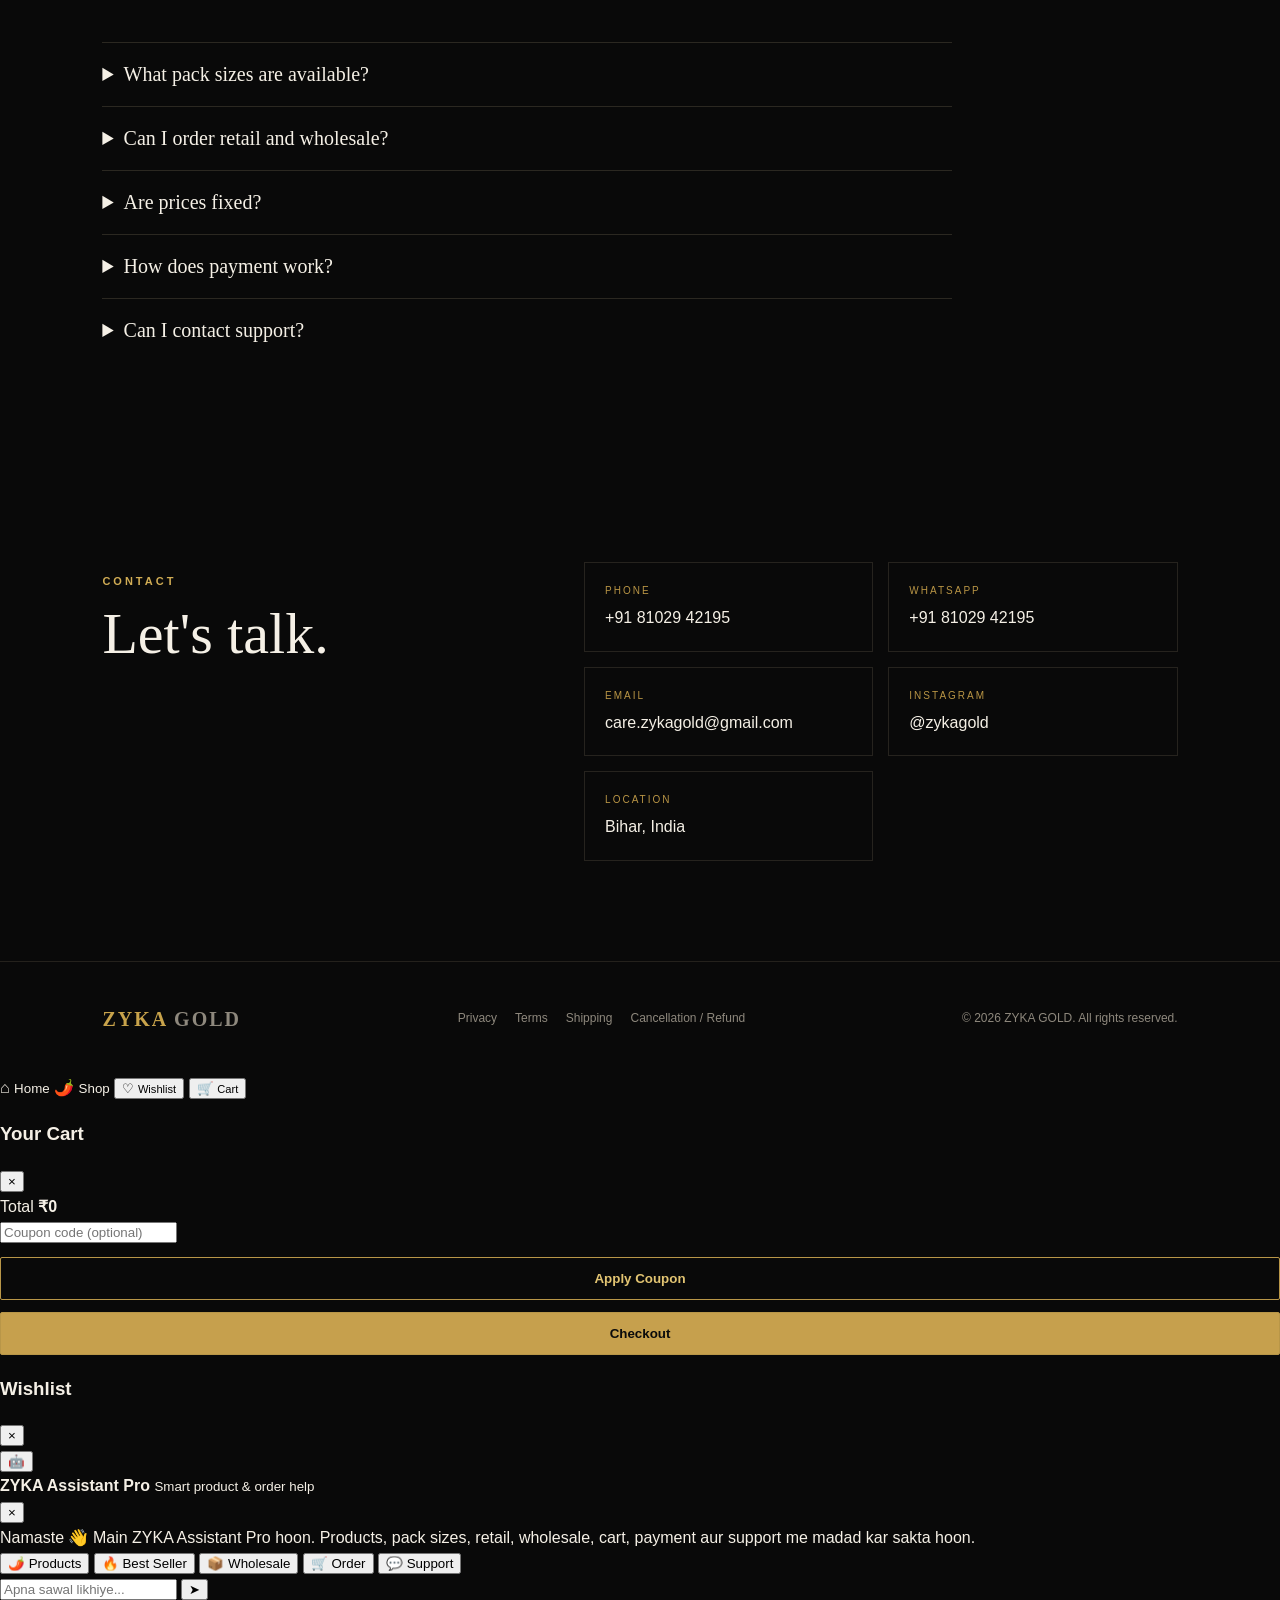
==== commit a1467d07: "Update print statement from 'Hello' to 'Goodbye'" ====
--- a/index.html
+++ b/index.html
@@ -2,569 +2,972 @@
 <html lang="en">
 <head>
   <meta charset="UTF-8">
-  <meta name="viewport" content="width=device-width,initial-scale=1">
-  <meta name="description" content="ZYKA GOLD – Pure Taste. Premium Quality. Premium Indian spice powders for retail and wholesale orders.">
-  <meta name="keywords" content="ZYKA GOLD spices, turmeric powder, red chilli powder, coriander powder, cumin powder, Indian spices, wholesale spices">
+  <meta name="viewport" content="width=device-width,initial-scale=1,viewport-fit=cover">
+  <meta name="description" content="ZYKA GOLD – Premium Indian spices for retail and wholesale orders.">
   <meta name="theme-color" content="#090909">
   <meta property="og:title" content="ZYKA GOLD – Pure Taste. Premium Quality.">
-  <meta property="og:description" content="Premium spice products from ZYKA GOLD. Retail and wholesale enquiries available.">
+  <meta property="og:description" content="Premium Indian spices. Retail and wholesale enquiries available.">
   <meta property="og:type" content="website">
   <title>ZYKA GOLD | Pure Taste. Premium Quality.</title>
   <link rel="stylesheet" href="style.css">
 </head>
-<body> 
+<body>
+
   <header class="nav">
     <a class="logo" href="#home"><span>ZYKA</span> GOLD</a>
+
     <button class="menu" aria-label="Open menu" onclick="toggleMenu()">☰</button>
+
     <nav id="navLinks">
       <a href="#home">Home</a>
-      <a href="#products">Products</a>
+      <a href="#products">Shop</a>
       <a href="#story">About</a>
       <a href="#quality">Quality</a>
-      <a href="#reviews">Reviews</a>
-      <a href="#retailer">Retailer / Distributor</a>
+      <a href="#retailer">Wholesale</a>
       <a href="#faq">FAQ</a>
       <a href="#contact">Contact</a>
     </nav>
+
+    <div class="nav-actions">
+      <button class="icon-btn" onclick="openWishlist()" aria-label="Wishlist">
+        ♡ <span id="wishlistCount">0</span>
+      </button>
+
+      <button class="icon-btn" onclick="openCart()" aria-label="Cart">
+        🛒 <span id="cartCount">0</span>
+      </button>
+    </div>
   </header>
 
   <main>
+
     <section id="home" class="hero">
+
       <div class="hero-copy">
+
         <p class="eyebrow">PREMIUM INDIAN SPICES</p>
-        <h1>Pure Taste.<br><em>Premium Quality.</em></h1>
-        <p>Thoughtfully presented spice essentials for the taste of India.</p>
+
+        <h1>
+          Pure Taste.<br>
+          <em>Premium Quality.</em>
+        </h1>
+
+        <p>
+          Thoughtfully packed everyday spices for homes,
+          retailers and growing businesses.
+        </p>
+
         <div class="actions">
-          <a class="btn gold" href="#products">Shop Products</a>
-          <a class="btn outline" href="https://wa.me/918102942195?text=Hello%20ZYKA%20GOLD%2C%20I%20want%20to%20make%20an%20enquiry." target="_blank" rel="noopener">Order on WhatsApp</a>
+
+          <a class="btn gold" href="#products">
+            Shop Now
+          </a>
+
+          <a class="btn outline" href="#retailer">
+            Wholesale Enquiry
+          </a>
+
         </div>
-      </div>
-      <div class="hero-pack">
-        <div class="pack">
-          <div class="pack-top">ZYKA</div>
-          <div class="pack-mid">GOLD</div>
-          <div class="pack-bottom">PREMIUM<br>SPICES</div>
+
+        <div class="hero-badges">
+          <span>✓ Retail & Wholesale</span>
+          <span>✓ Mobile-first ordering</span>
+          <span>✓ WhatsApp support</span>
         </div>
-      </div>
+
+      </div>
+
+      <div class="hero-showcase">
+
+        <div class="hero-glow"></div>
+
+        <img
+          src="turmeric.png"
+          alt="ZYKA GOLD Turmeric Powder"
+        >
+
+      </div>
+
     </section>
 
     <section class="trust">
-      <div><b>01</b><span>Quality-focused sourcing</span></div>
-      <div><b>02</b><span>Hygienic packaging</span></div>
-      <div><b>03</b><span>Retail & wholesale</span></div>
-      <div><b>04</b><span>Made for Indian kitchens</span></div>
+
+      <div>
+        <b>01</b>
+        <span>Quality-focused sourcing</span>
+      </div>
+
+      <div>
+        <b>02</b>
+        <span>Hygienic packaging</span>
+      </div>
+
+      <div>
+        <b>03</b>
+        <span>Retail & wholesale</span>
+      </div>
+
+      <div>
+        <b>04</b>
+        <span>Support on WhatsApp</span>
+      </div>
+
     </section>
 
     <section id="products" class="section">
+
       <div class="section-head">
-        <p class="eyebrow">OUR COLLECTION</p>
-        <h2>Premium Everyday Spices</h2>
-        <p>Choose a product, pack size and order type. Prices are intentionally not displayed.</p>
-      </div>
-      <div class="products">
-        <article class="card">
-          <div class="product-art"><img src="turmeric.png" alt="ZYKA GOLD Turmeric Powder packaging"></div>
-          <h3>Turmeric Powder</h3>
-          <p>Warm, earthy spice for everyday Indian cooking.</p>
-          <small>Ingredients: Turmeric powder</small>
-          <div class="packs">50g · 100g · 200g · 500g · 1kg</div>
-          <button class="btn gold full" onclick="openOrder('Turmeric Powder')">Order / Enquire</button>
+
+        <p class="eyebrow">
+          SHOP ZYKA GOLD
+        </p>
+
+        <h2>
+          Premium Everyday Spices
+        </h2>
+
+        <p>
+          Search, choose pack size, add to cart
+          or send a wholesale enquiry.
+        </p>
+
+      </div>
+
+      <div class="shop-toolbar">
+
+        <div class="search-wrap">
+
+          <span>⌕</span>
+
+          <input
+            id="productSearch"
+            type="search"
+            placeholder="Search haldi, mirch, dhaniya, jeera..."
+            oninput="renderProducts()"
+          >
+
+        </div>
+
+        <select
+          id="productFilter"
+          onchange="renderProducts()"
+        >
+
+          <option value="all">
+            All Products
+          </option>
+
+          <option value="best">
+            Best Sellers
+          </option>
+
+          <option value="new">
+            New
+          </option>
+
+        </select>
+
+      </div>
+
+      <div
+        id="productGrid"
+        class="products"
+      ></div>
+
+    </section>
+
+    <section class="section offer-section">
+
+      <div>
+
+        <p class="eyebrow">
+          ZYKA GOLD OFFERS
+        </p>
+
+        <h2>
+          Built for smart shopping.
+        </h2>
+
+        <p>
+          Coupon-ready structure,
+          bundle-ready cart and quick WhatsApp checkout.
+        </p>
+
+      </div>
+
+      <div class="offer-card">
+
+        <span>
+          PRO TIP
+        </span>
+
+        <strong>
+          Save your favourites
+        </strong>
+
+        <p>
+          Wishlist items stay saved on your device
+          for your next visit.
+        </p>
+
+      </div>
+
+    </section>
+
+    <section
+      id="story"
+      class="dark-section"
+    >
+
+      <div>
+
+        <p class="eyebrow">
+          ABOUT ZYKA GOLD
+        </p>
+
+        <h2>
+          A premium spice brand
+          with a simple promise.
+        </h2>
+
+      </div>
+
+      <div>
+
+        <p>
+          ZYKA GOLD is built around dependable spice essentials,
+          thoughtful presentation and a smooth buying experience.
+        </p>
+
+        <p>
+          Our goal is to serve homes, shops and businesses
+          with a clean, premium and transparent brand experience.
+        </p>
+
+        <strong>
+          Made for the Taste of India.
+        </strong>
+
+      </div>
+
+    </section>
+
+    <section
+      id="quality"
+      class="section two-col"
+    >
+
+      <div>
+
+        <p class="eyebrow">
+          QUALITY
+        </p>
+
+        <h2>
+          Care in every pack.
+        </h2>
+
+      </div>
+
+      <div class="quality-list">
+
+        <div>
+
+          <h3>
+            Quality-focused sourcing
+          </h3>
+
+          <p>
+            Suitable spice ingredients
+            with consistent presentation.
+          </p>
+
+        </div>
+
+        <div>
+
+          <h3>
+            Hygienic packaging
+          </h3>
+
+          <p>
+            Products are packed with care
+            and should remain properly sealed.
+          </p>
+
+        </div>
+
+        <div>
+
+          <h3>
+            Storage guidance
+          </h3>
+
+          <p>
+            Store in a cool, dry place away from
+            direct sunlight and moisture.
+          </p>
+
+        </div>
+
+      </div>
+
+    </section>
+
+    <section
+      id="retailer"
+      class="dark-section retailer-pro"
+    >
+
+      <div>
+
+        <p class="eyebrow">
+          GROW WITH ZYKA GOLD
+        </p>
+
+        <h2>
+          Retailer / Distributor Enquiry
+        </h2>
+
+        <p>
+          Send your business details
+          and approximate requirement.
+          The enquiry opens directly in WhatsApp.
+        </p>
+
+      </div>
+
+      <form
+        id="wholesaleForm"
+        onsubmit="sendWholesale(event)"
+      >
+
+        <div class="form-grid">
+
+          <input
+            id="wName"
+            required
+            placeholder="Your name"
+          >
+
+          <input
+            id="wBusiness"
+            placeholder="Shop / Business name"
+          >
+
+          <input
+            id="wPhone"
+            required
+            inputmode="tel"
+            placeholder="Phone number"
+          >
+
+          <input
+            id="wCity"
+            required
+            placeholder="City / District"
+          >
+
+          <select id="wProduct">
+
+            <option>
+              Mixed Products
+            </option>
+
+            <option>
+              Turmeric Powder
+            </option>
+
+            <option>
+              Red Chilli Powder
+            </option>
+
+            <option>
+              Coriander Powder
+            </option>
+
+            <option>
+              Cumin Powder
+            </option>
+
+          </select>
+
+          <input
+            id="wQty"
+            placeholder="Approx quantity, e.g. 50 kg"
+          >
+
+        </div>
+
+        <button
+          class="btn gold"
+          type="submit"
+        >
+          Get Wholesale Quote
+        </button>
+
+      </form>
+
+    </section>
+
+    <section
+      id="reviews"
+      class="section"
+    >
+
+      <div class="section-head">
+
+        <p class="eyebrow">
+          CUSTOMER EXPERIENCE
+        </p>
+
+        <h2>
+          Reviews & feedback
+        </h2>
+
+        <p>
+          Add genuine customer feedback here
+          as your customer base grows.
+        </p>
+
+      </div>
+
+      <div class="reviews-grid">
+
+        <article class="review-card">
+
+          <div>
+            ★★★★★
+          </div>
+
+          <p>
+            “Packaging premium lagti hai
+            aur ordering process simple hai.”
+          </p>
+
+          <small>
+            Sample feedback
+          </small>
+
         </article>
-        <article class="card">
-          <div class="product-art"><img src="red-chilli.png" alt="ZYKA GOLD Red Chilli Powder packaging"></div>
-          <h3>Red Chilli Powder</h3>
-          <p>Bold colour and balanced heat for Indian recipes.</p>
-          <small>Ingredients: Red chilli powder</small>
-          <div class="packs">50g · 100g · 200g · 500g · 1kg</div>
-          <button class="btn gold full" onclick="openOrder('Red Chilli Powder')">Order / Enquire</button>
+
+        <article class="review-card">
+
+          <div>
+            ★★★★★
+          </div>
+
+          <p>
+            “Retail aur wholesale dono enquiry options
+            ek jagah milte hain.”
+          </p>
+
+          <small>
+            Sample feedback
+          </small>
+
         </article>
-        <article class="card">
-          <div class="product-art"><img src="coriander.png" alt="ZYKA GOLD Coriander Powder packaging"></div>
-          <h3>Coriander Powder</h3>
-          <p>Aromatic and versatile for curries, gravies and blends.</p>
-          <small>Ingredients: Coriander powder</small>
-          <div class="packs">50g · 100g · 200g · 500g · 1kg</div>
-          <button class="btn gold full" onclick="openOrder('Coriander Powder')">Order / Enquire</button>
+
+        <article class="review-card">
+
+          <div>
+            ★★★★★
+          </div>
+
+          <p>
+            “Mobile se product select karna
+            aur WhatsApp par order bhejna easy hai.”
+          </p>
+
+          <small>
+            Sample feedback
+          </small>
+
         </article>
-        <article class="card">
-          <div class="product-art"><img src="cumin.png" alt="ZYKA GOLD Cumin Powder packaging"></div>
-          <h3>Cumin Powder</h3>
-          <p>Distinctive earthy aroma for everyday authentic dishes.</p>
-          <small>Ingredients: Cumin powder</small>
-          <div class="packs">50g · 100g · 200g · 500g · 1kg</div>
-          <button class="btn gold full" onclick="openOrder('Cumin Powder')">Order / Enquire</button>
-        </article>
-      </div>
+
+      </div>
+
     </section>
 
-    <section class="section gallery">
+    <section
+      id="faq"
+      class="section"
+    >
+
       <div class="section-head">
-        <p class="eyebrow">PACKAGING</p>
-        <h2>See the ZYKA GOLD collection.</h2>
-        <p>Premium packaging visuals for the current product range.</p>
-      </div>
-      <div class="gallery-grid">
-        <img src="red-chilli.png" alt="ZYKA GOLD Red Chilli Powder">
-        <img src="coriander.png" alt="ZYKA GOLD Coriander Powder">
-        <img src="turmeric.png" alt="ZYKA GOLD Turmeric Powder">
-        <img src="cumin.png" alt="ZYKA GOLD Cumin Powder">
-      </div>
+
+        <p class="eyebrow">
+          FAQ
+        </p>
+
+        <h2>
+          Questions, answered.
+        </h2>
+
+      </div>
+
+      <div class="faq">
+
+        <details>
+
+          <summary>
+            What pack sizes are available?
+          </summary>
+
+          <p>
+            50g, 100g, 200g, 500g and 1kg.
+          </p>
+
+        </details>
+
+        <details>
+
+          <summary>
+            Can I order retail and wholesale?
+          </summary>
+
+          <p>
+            Yes. Retail orders use the cart.
+            Wholesale enquiries use the business enquiry form.
+          </p>
+
+        </details>
+
+        <details>
+
+          <summary>
+            Are prices fixed?
+          </summary>
+
+          <p>
+            Prices are configurable in script.js.
+            Add your final retail prices before enabling paid checkout.
+          </p>
+
+        </details>
+
+        <details>
+
+          <summary>
+            How does payment work?
+          </summary>
+
+          <p>
+            UPI opens from checkout only when a valid total amount
+            is available. Final payment verification should be handled
+            by a payment gateway/backend.
+          </p>
+
+        </details>
+
+        <details>
+
+          <summary>
+            Can I contact support?
+          </summary>
+
+          <p>
+            Yes. Use WhatsApp, phone, email
+            or the Zyka Assistant Pro.
+          </p>
+
+        </details>
+
+      </div>
+
     </section>
 
-    <section id="reviews" class="section">
-      <div class="section-head">
-        <p class="eyebrow">TESTIMONIALS</p>
-        <h2>Customer Feedback & Reviews</h2>
-        <p>Real feedback from customers and kitchen experts.</p>
-      </div>
-      <div class="products">
-        <article class="card">
-          <p style="font-size: 1.2rem; color: #d4af37; margin-bottom: 0.5rem;">★★★★★</p>
-          <p>"Red chilli powder ka colour aur aroma bilkul natural hai. Packaging standard level ki hai."</p>
-          <h3 style="margin-top: 1rem; font-size: 1rem;">Rajesh Kumar</h3>
-          <small>Verified Buyer</small>
-        </article>
-        <article class="card">
-          <p style="font-size: 1.2rem; color: #d4af37; margin-bottom: 0.5rem;">★★★★★</p>
-          <p>"Dhaniya aur Haldi dono fresh aur bina kisi milawat ke hain. Swad me sach me farq padta hai."</p>
-          <h3 style="margin-top: 1rem; font-size: 1rem;">Pooja Sharma</h3>
-          <small>Home Chef</small>
-        </article>
-        <article class="card">
-          <p style="font-size: 1.2rem; color: #d4af37; margin-bottom: 0.5rem;">★★★★★</p>
-          <p>"Wholesale order ke delivery aur quality support dono kaafi smooth raha. Highly recommended."</p>
-          <h3 style="margin-top: 1rem; font-size: 1rem;">Amit Verma</h3>
-          <small>Retail Partner</small>
-        </article>
-      </div>
+    <section
+      id="contact"
+      class="contact section"
+    >
+
+      <div>
+
+        <p class="eyebrow">
+          CONTACT
+        </p>
+
+        <h2>
+          Let's talk.
+        </h2>
+
+      </div>
+
+      <div class="contact-grid">
+
+        <a href="tel:+918102942195">
+
+          <span>
+            PHONE
+          </span>
+
+          +91 81029 42195
+
+        </a>
+
+        <a
+          href="https://wa.me/918102942195"
+          target="_blank"
+          rel="noopener"
+        >
+
+          <span>
+            WHATSAPP
+          </span>
+
+          +91 81029 42195
+
+        </a>
+
+        <a href="mailto:care.zykagold@gmail.com">
+
+          <span>
+            EMAIL
+          </span>
+
+          care.zykagold@gmail.com
+
+        </a>
+
+        <a
+          href="https://instagram.com/zykagold"
+          target="_blank"
+          rel="noopener"
+        >
+
+          <span>
+            INSTAGRAM
+          </span>
+
+          @zykagold
+
+        </a>
+
+        <div>
+
+          <span>
+            LOCATION
+          </span>
+
+          Bihar, India
+
+        </div>
+
+      </div>
+
     </section>
 
-    <section id="story" class="dark-section">
-      <div>
-        <p class="eyebrow">ABOUT ZYKA GOLD</p>
-        <h2>A premium spice brand with a simple promise.</h2>
-      </div>
-      <div>
-        <p>ZYKA GOLD is built around the idea that everyday spices deserve thoughtful sourcing, hygienic packaging and a premium experience.</p>
-        <p>Our vision is to bring dependable spice essentials to homes, retailers and businesses while keeping the brand honest and clear.</p>
-        <strong>Made for the Taste of India.</strong>
-      </div>
-    </section>
-
-    <section id="quality" class="section two-col">
-      <div>
-        <p class="eyebrow">QUALITY</p>
-        <h2>Care in every pack.</h2>
-      </div>
-      <div class="quality-list">
-        <div>
-          <h3>Quality-focused sourcing</h3>
-          <p>We focus on selecting suitable spice ingredients and maintaining a consistent product presentation.</p>
-        </div>
-        <div>
-          <h3>Hygienic packaging</h3>
-          <p>Products are packed with care and should be kept sealed when not in use.</p>
-        </div>
-        <div>
-          <h3>Storage guidance</h3>
-          <p>Store in a cool, dry place away from direct sunlight and moisture. Keep the pack properly closed.</p>
-        </div>
-      </div>
-    </section>
-
-    <section id="retailer" class="dark-section split-cta">
-      <div>
-        <p class="eyebrow">GROW WITH US</p>
-        <h2>Become a Retailer or Distributor</h2>
-        <p>For wholesale quantities, business requirements and distribution opportunities, contact our team directly.</p>
-      </div>
-      <a class="btn gold" href="https://wa.me/916201453823?text=Hello%20ZYKA%20GOLD%2C%20I%20am%20interested%20in%20becoming%20a%20retailer%2Fdistributor.%20Please%20share%20the%20wholesale%20details." target="_blank" rel="noopener">Get Wholesale Quote</a>
-    </section>
-
-    <section id="faq" class="section">
-      <div class="section-head">
-        <p class="eyebrow">FAQ</p>
-        <h2>Questions, answered.</h2>
-      </div>
-      <div class="faq">
-        <details><summary>What pack sizes are available?</summary><p>50g, 100g, 200g, 500g and 1kg.</p></details>
-        <details><summary>Are product prices shown?</summary><p>No. Prices are currently not displayed. Retail orders are handled directly after enquiry.</p></details>
-        <details><summary>How do retail orders work?</summary><p>Select pack size, enter quantity and customer details, complete the confirmed UPI payment, then send payment confirmation on WhatsApp.</p></details>
-        <details><summary>How do wholesale orders work?</summary><p>Send your required quantity and business details through WhatsApp. Wholesale pricing is provided as a quote.</p></details>
-        <details><summary>How do I pay?</summary><p>Retail payment uses the displayed UPI ID after the order amount is confirmed. Wholesale payment is requested only after the amount is confirmed.</p></details>
-        <details><summary>What is the delivery process?</summary><p>Delivery and shipping details are confirmed with the customer during order confirmation. Wholesale delivery is handled through enquiry.</p></details>
-      </div>
-    </section>
-
-    <section id="contact" class="contact section">
-      <div>
-        <p class="eyebrow">CONTACT</p>
-        <h2>Let's talk.</h2>
-      </div>
-      <div class="contact-grid">
-        <a href="tel:+918102942195"><span>PHONE</span>+91 81029 42195</a>
-        <a href="https://wa.me/918102942195" target="_blank" rel="noopener"><span>WHATSAPP</span>+91 81029 42195</a>
-        <a href="mailto:care.zykagold@gmail.com"><span>EMAIL</span>care.zykagold@gmail.com</a>
-        <a href="https://instagram.com/zykagold" target="_blank" rel="noopener"><span>INSTAGRAM</span>@zykagold</a>
-        <div><span>LOCATION</span>Bihar, India</div>
-      </div>
-    </section>
   </main>
 
   <footer>
-    <div class="logo"><span>ZYKA</span> GOLD</div>
+
+    <div class="logo">
+      <span>ZYKA</span> GOLD
+    </div>
+
     <div class="footer-links">
-      <a href="privacy.html">Privacy</a>
-      <a href="terms.html">Terms</a>
-      <a href="shipping.html">Shipping</a>
-      <a href="refund.html">Cancellation / Refund</a>
-    </div>
-    <p>© 2026 ZYKA GOLD. All rights reserved.</p>
+
+      <a href="privacy.html">
+        Privacy
+      </a>
+
+      <a href="terms.html">
+        Terms
+      </a>
+
+      <a href="shipping.html">
+        Shipping
+      </a>
+
+      <a href="refund.html">
+        Cancellation / Refund
+      </a>
+
+    </div>
+
+    <p>
+      © 2026 ZYKA GOLD. All rights reserved.
+    </p>
+
   </footer>
 
-  <a class="wa-float" href="https://wa.me/918102942195?text=Hello%20ZYKA%20GOLD%2C%20I%20want%20to%20make%20an%20enquiry." target="_blank" rel="noopener" aria-label="WhatsApp">☏</a>
-
-  <div id="orderModal" class="modal" aria-hidden="true">
-    <div class="modal-box">
-      <button class="close" onclick="closeOrder()">×</button>
-      <p class="eyebrow">ORDER / ENQUIRY</p>
-      <h2 id="modalProduct">Product</h2>
-      <label>Order type
-        <select id="orderType" onchange="switchType()">
-          <option value="retail">Retail</option>
-          <option value="wholesale">Wholesale</option>
-        </select>
-      </label>
-      <div id="retailFields">
-        <label>Pack size
-          <select id="pack">
-            <option>50g</option>
-            <option>100g</option>
-            <option>200g</option>
-            <option>500g</option>
-            <option>1kg</option>
-          </select>
-        </label>
-        <label>Quantity<input id="qty" type="number" min="1" value="1"></label>
-      </div>
-      <div id="wholesaleFields" hidden>
-        <label>Required quantity<input id="wqty" placeholder="e.g. 50 kg"></label>
-        <p class="note">Wholesale pricing: Get Wholesale Quote</p>
-      </div>
-      <label>Your name<input id="name" placeholder="Full name"></label>
-      <label>Phone<input id="phone" placeholder="+91..." inputmode="tel"></label>
-      <label>City / Address<textarea id="address" rows="2" placeholder="Delivery/business details"></textarea></label>
-      <div id="paymentBox" class="payment">
-        <b>Retail UPI</b>
-        <span>8102942195-5@axl</span>
-        <button class="btn outline full" onclick="payUPI()">Pay via UPI</button>
-        <button class="btn gold full" onclick="paid()">I Have Paid</button>
-      </div>
-      <button id="waSubmit" class="btn gold full" onclick="sendWhatsApp()">Continue on WhatsApp</button>
-      <p class="note">Payment confirmation and screenshot can be sent in WhatsApp after payment.</p>
-    </div>
+  <div class="mobile-bar">
+
+    <a href="#home">
+      ⌂
+      <small>Home</small>
+    </a>
+
+    <a href="#products">
+      🌶️
+      <small>Shop</small>
+    </a>
+
+    <button onclick="openWishlist()">
+      ♡
+      <small>Wishlist</small>
+    </button>
+
+    <button onclick="openCart()">
+      🛒
+      <small>Cart</small>
+    </button>
+
   </div>
 
+  <div
+    id="drawerOverlay"
+    class="drawer-overlay"
+    onclick="closeDrawers()"
+  ></div>
+
+  <aside
+    id="cartDrawer"
+    class="drawer"
+  >
+
+    <div class="drawer-head">
+
+      <h3>
+        Your Cart
+      </h3>
+
+      <button onclick="closeDrawers()">
+        ×
+      </button>
+
+    </div>
+
+    <div
+      id="cartItems"
+      class="drawer-body"
+    ></div>
+
+    <div class="drawer-foot">
+
+      <div class="total-row">
+
+        <span>
+          Total
+        </span>
+
+        <strong id="cartTotal">
+          ₹0
+        </strong>
+
+      </div>
+
+      <input
+        id="couponInput"
+        placeholder="Coupon code (optional)"
+      >
+
+      <button
+        class="btn outline full"
+        onclick="applyCoupon()"
+      >
+        Apply Coupon
+      </button>
+
+      <button
+        class="btn gold full"
+        onclick="openCheckout()"
+      >
+        Checkout
+      </button>
+
+    </div>
+
+  </aside>
+
+  <aside
+    id="wishlistDrawer"
+    class="drawer"
+  >
+
+    <div class="drawer-head">
+
+      <h3>
+        Wishlist
+      </h3>
+
+      <button onclick="closeDrawers()">
+        ×
+      </button>
+
+    </div>
+
+    <div
+      id="wishlistItems"
+      class="drawer-body"
+    ></div>
+
+  </aside>
+
+  <div
+    id="checkoutModal"
+    class="modal"
+    aria-hidden="true"
+  >
+
+    <div class="modal-box checkout-box">
+
+      <button
+        class="close"
+        onclick="closeCheckout()"
+      >
+        ×
+      </button>
+
+      <p class="eyebrow">
+        SECURE CHECKOUT
+      </p>
+
+      <h2>
+        Complete your order
+      </h2>
+
+      <div
+        id="checkoutSummary"
+        class="checkout-summary"
+      ></div>
+
+      <div class="form-grid">
+
+        <input
+          id="cName"
+          placeholder="Full name"
+          required
+        >
+
+        <input
+          id="cPhone"
+          inputmode="tel"
+          placeholder="Phone number"
+          required
+        >
+
+      </div>
+
+      <textarea
+        id="cAddress"
+        rows="3"
+        placeholder="Full delivery address"
+      ></textarea>
+
+      <div class="checkout-actions">
+
+        <button
+          class="btn outline full"
+          onclick="checkoutWhatsApp()"
+        >
+          Send Order on WhatsApp
+        </button>
+
+        <button
+          id="upiPayBtn"
+          class="btn gold full"
+          onclick="checkoutUPI()"
+        >
+          Pay via UPI
+        </button>
+
+      </div>
+
+      <p class="note">
+        UPI payment verification is not automatic
+        on a static GitHub Pages website.
+      </p>
+
+    </div>
+
+  </div>
+
+  <button
+    id="zykaBotBtn"
+    onclick="toggleZykaBot()"
+    aria-label="Open Zyka Assistant"
+  >
+    🤖
+  </button>
+
+  <div
+    id="zykaBotBox"
+    aria-live="polite"
+  >
+
+    <div class="zykaHeader">
+
+      <div>
+
+        <strong>
+          ZYKA Assistant Pro
+        </strong>
+
+        <small>
+          Smart product & order help
+        </small>
+
+      </div>
+
+      <button onclick="toggleZykaBot()">
+        ×
+      </button>
+
+    </div>
+
+    <div id="zykaMessages">
+
+      <div class="zykaBotMsg">
+        Namaste 👋 Main ZYKA Assistant Pro hoon.
+        Products, pack sizes, retail, wholesale,
+        cart, payment aur support me madad kar sakta hoon.
+      </div>
+
+    </div>
+
+    <div class="zykaQuick">
+
+      <button onclick="zykaQuickAsk('products')">
+        🌶️ Products
+      </button>
+
+      <button onclick="zykaQuickAsk('best seller')">
+        🔥 Best Seller
+      </button>
+
+      <button onclick="zykaQuickAsk('wholesale')">
+        📦 Wholesale
+      </button>
+
+      <button onclick="zykaQuickAsk('order help')">
+        🛒 Order
+      </button>
+
+      <button onclick="zykaQuickAsk('contact')">
+        💬 Support
+      </button>
+
+    </div>
+
+    <div class="zykaInput">
+
+      <input
+        id="zykaInputText"
+        placeholder="Apna sawal likhiye..."
+        onkeydown="if(event.key==='Enter') zykaSend()"
+      >
+
+      <button onclick="zykaSend()">
+        ➤
+      </button>
+
+    </div>
+
+  </div>
+
   <script src="script.js"></script>
-  
-<!-- ZYKA GOLD SMART ASSISTANT START -->
-
-<style>
-#zykaBotBtn{
-position:fixed;right:18px;bottom:18px;
-width:62px;height:62px;border:none;border-radius:50%;
-background:#111;color:#d4af37;font-size:28px;
-cursor:pointer;z-index:99999;
-box-shadow:0 8px 25px rgba(0,0,0,.35);
-}
-
-#zykaBotBox{
-display:none;position:fixed;right:18px;bottom:90px;
-width:360px;max-width:calc(100% - 24px);height:520px;
-background:#fff;border-radius:20px;overflow:hidden;
-z-index:99999;box-shadow:0 15px 45px rgba(0,0,0,.3);
-font-family:Arial,sans-serif;
-}
-
-.zykaHeader{
-background:#111;color:#d4af37;padding:15px;
-display:flex;justify-content:space-between;align-items:center;
-}
-
-.zykaHeader small{
-display:block;color:#ddd;margin-top:3px;
-}
-
-#zykaMessages{
-height:350px;overflow-y:auto;padding:14px;background:#f6f6f6;
-}
-
-.zykaBotMsg,.zykaUserMsg{
-max-width:82%;padding:10px 12px;margin:8px 0;
-border-radius:14px;line-height:1.45;font-size:14px;
-white-space:pre-wrap;
-}
-
-.zykaBotMsg{background:#fff;color:#222;}
-.zykaUserMsg{background:#111;color:#fff;margin-left:auto;}
-
-.zykaQuick{
-display:flex;gap:6px;overflow-x:auto;padding:8px;
-}
-
-.zykaQuick button{
-border:1px solid #d4af37;background:#fff;
-border-radius:18px;padding:7px 10px;white-space:nowrap;
-}
-
-.zykaInput{
-display:flex;gap:6px;padding:10px;border-top:1px solid #ddd;
-}
-
-.zykaInput input{
-flex:1;border:1px solid #ccc;border-radius:20px;
-padding:10px 12px;outline:none;
-}
-
-.zykaInput button{
-width:42px;border:none;border-radius:50%;
-background:#111;color:#d4af37;
-}
-</style>
-
-<button id="zykaBotBtn" onclick="toggleZykaBot()">🤖</button>
-
-<div id="zykaBotBox">
-
-<div class="zykaHeader">
-<div>
-<strong>✨ ZYKA Assistant</strong>
-<small>● Online • Customer Support</small>
-</div>
-<span onclick="toggleZykaBot()" style="font-size:22px;cursor:pointer;">×</span>
-</div>
-
-<div id="zykaMessages">
-
-<div class="zykaBotMsg">
-Namaste 👋
-
-Main ZYKA GOLD Smart Assistant hoon.
-
-Products, Retail, Wholesale, Order, Price ya Support ke baare me mujhse pooch sakte hain.
-</div>
-
-</div>
-
-<div class="zykaQuick">
-
-<button onclick="zykaQuickAsk('products')">🌶️ Products</button>
-
-<button onclick="zykaQuickAsk('wholesale')">📦 Wholesale</button>
-
-<button onclick="zykaQuickAsk('order')">🛒 Order</button>
-
-<button onclick="zykaQuickAsk('contact')">💬 Support</button>
-
-</div>
-
-<div class="zykaInput">
-
-<input
-id="zykaInputText"
-placeholder="Apna sawal likhiye..."
-onkeydown="if(event.key==='Enter') zykaSend()">
-
-<button onclick="zykaSend()">➤</button>
-
-</div>
-</div>
-
-<script>
-
-function toggleZykaBot(){
-
-const box=document.getElementById("zykaBotBox");
-
-box.style.display=
-box.style.display==="block"?"none":"block";
-
-}
-
-
-function zykaAddMessage(text,type){
-
-const messages=document.getElementById("zykaMessages");
-
-const msg=document.createElement("div");
-
-msg.className=
-type==="user"?"zykaUserMsg":"zykaBotMsg";
-
-msg.textContent=text;
-
-messages.appendChild(msg);
-
-messages.scrollTop=messages.scrollHeight;
-
-}
-
-
-function zykaQuickAsk(text){
-
-document.getElementById("zykaInputText").value=text;
-
-zykaSend();
-
-}
-
-
-function zykaSend(){
-
-const input=document.getElementById("zykaInputText");
-
-const text=input.value.trim();
-
-if(!text)return;
-
-zykaAddMessage(text,"user");
-
-input.value="";
-
-const q=text.toLowerCase();
-
-let reply="";
-
-
-if(
-q.includes("product")||
-q.includes("masala")||
-q.includes("haldi")||
-q.includes("mirch")||
-q.includes("dhaniya")||
-q.includes("jeera")
-){
-
-reply=`ZYKA GOLD ke products:
-
-🌿 Haldi Powder
-🌶️ Lal Mirch Powder
-🌱 Dhaniya Powder
-✨ Jeera
-
-Product aur pack size ki jankari ke liye Products section dekhein.`;
-
-}
-
-else if(
-q.includes("wholesale")||
-q.includes("bulk")||
-q.includes("dealer")||
-q.includes("dukan")||
-q.includes("shop")
-){
-
-reply=`📦 Wholesale Enquiry
-
-Wholesale ke liye ye details ready rakhein:
-
-• Name
-• Shop / Business Name
-• City / District
-• Required Product
-• Approx Quantity
-
-Website ke Wholesale/Contact option se enquiry bhej sakte hain.`;
-
-}
-
-else if(
-q.includes("order")||
-q.includes("buy")||
-q.includes("kharid")||
-q.includes("purchase")
-){
-
-reply=`🛒 ZYKA GOLD Order
-
-Website ke Retail ya Wholesale option se order/enquiry karein.
-
-WhatsApp option available ho to direct WhatsApp se bhi contact kar sakte hain.`;
-
-}
-
-else if(
-q.includes("price")||
-q.includes("rate")||
-q.includes("mrp")||
-q.includes("kitna")||
-q.includes("kitne")
-){
-
-reply=`💰 Price Information
-
-Price product aur pack size par depend karta hai.
-
-Current price ke liye ZYKA GOLD sales/support team se confirm karein.`;
-
-}
-
-else if(
-q.includes("contact")||
-q.includes("support")||
-q.includes("help")||
-q.includes("whatsapp")||
-q.includes("phone")
-){
-
-reply=`💬 ZYKA GOLD Support
-
-Customer support ke liye website ke Contact ya WhatsApp option ka use karein.
-
-Hamari team aapki enquiry me help karegi.`;
-
-}
-
-else if(
-q.includes("hello")||
-q.includes("hi")||
-q.includes("hey")||
-q.includes("namaste")
-){
-
-reply=`Namaste 👋
-
-ZYKA GOLD me aapka swagat hai.
-
-Main Products, Wholesale, Retail, Order, Price aur Support me madad kar sakta hoon.`;
-
-}
-
-else{
-
-reply=`🤖 Main ZYKA GOLD Smart Assistant hoon.
-
-Aap mujhse pooch sakte hain:
-
-• Products kya hain?
-• Wholesale kaise milega?
-• Order kaise karu?
-• Price kya hai?
-• Customer support chahiye`;
-
-}
-
-
-setTimeout(function(){
-
-zykaAddMessage(reply,"bot");
-
-},350);
-
-}
-
-</script>
-  </body>
-</html>
-
-<!-- ZYKA GOLD SMART ASSISTANT END -->
+
+</body>
+  </html>
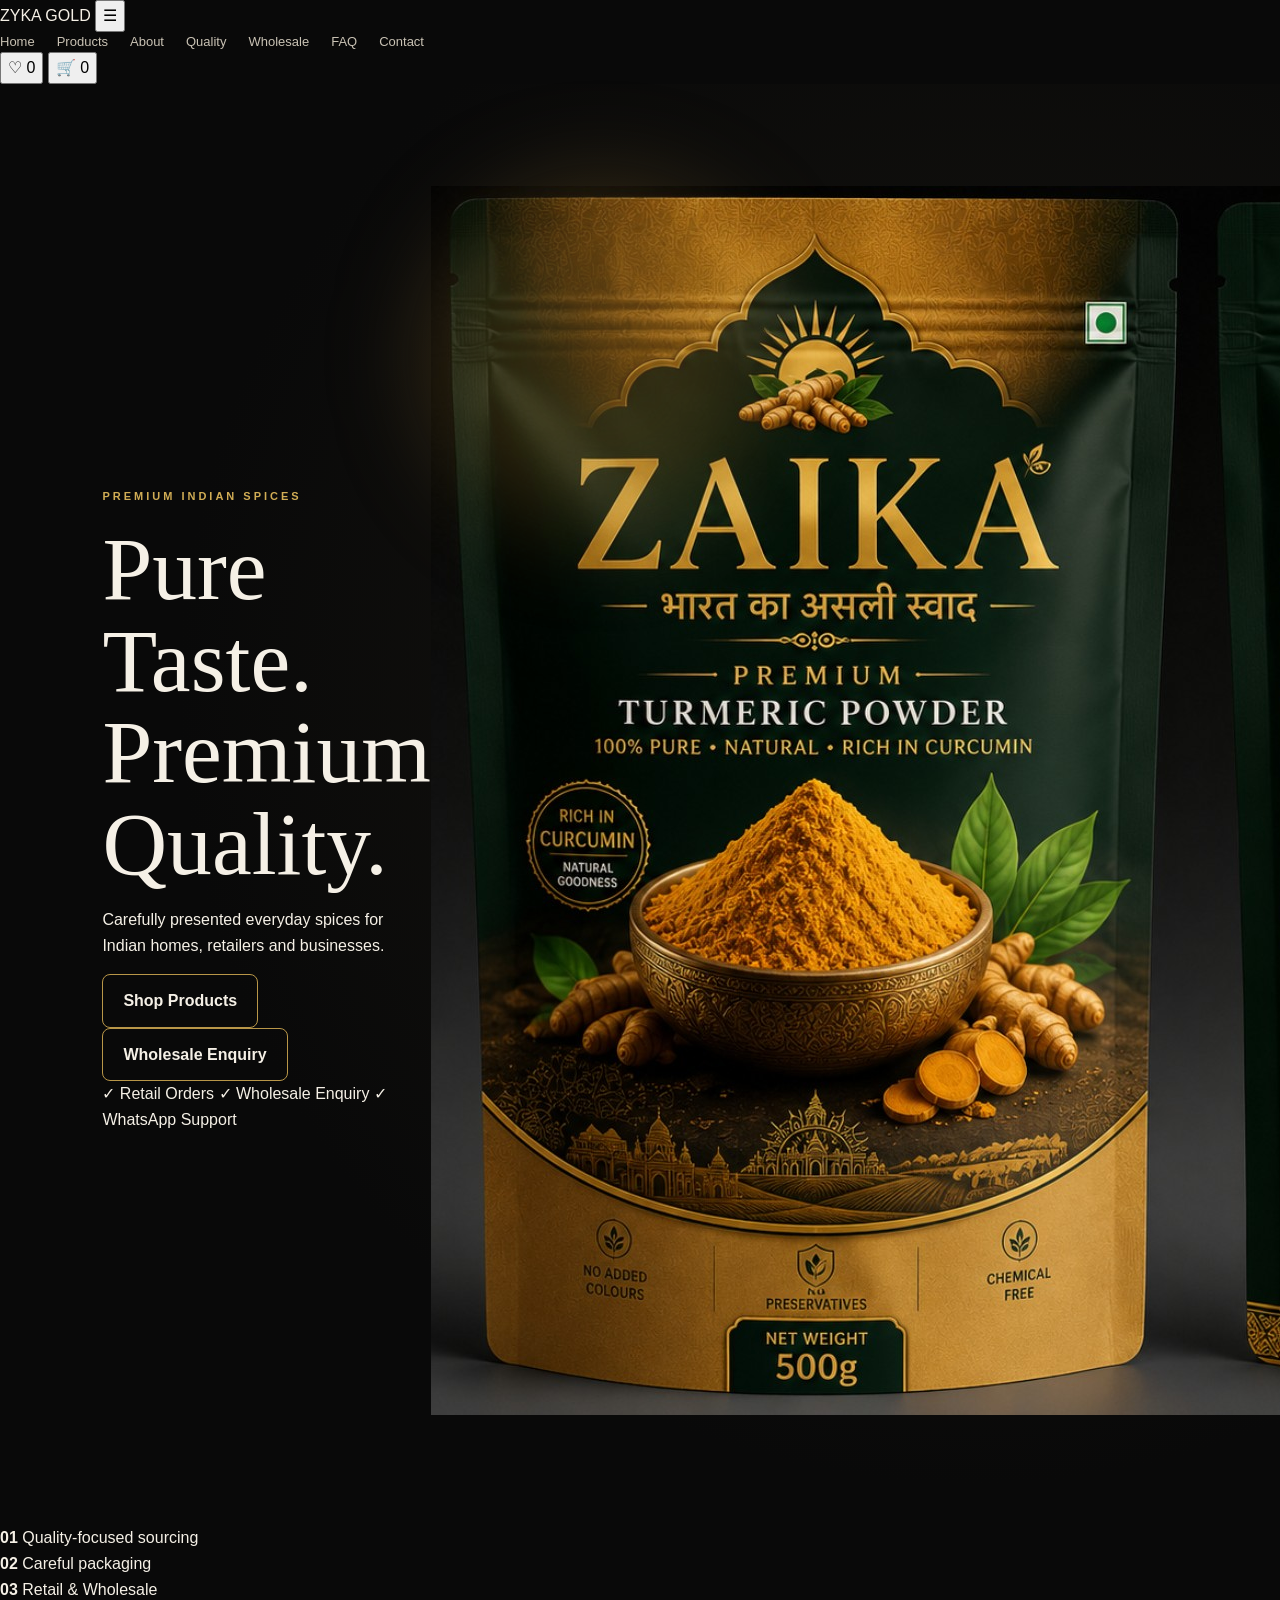
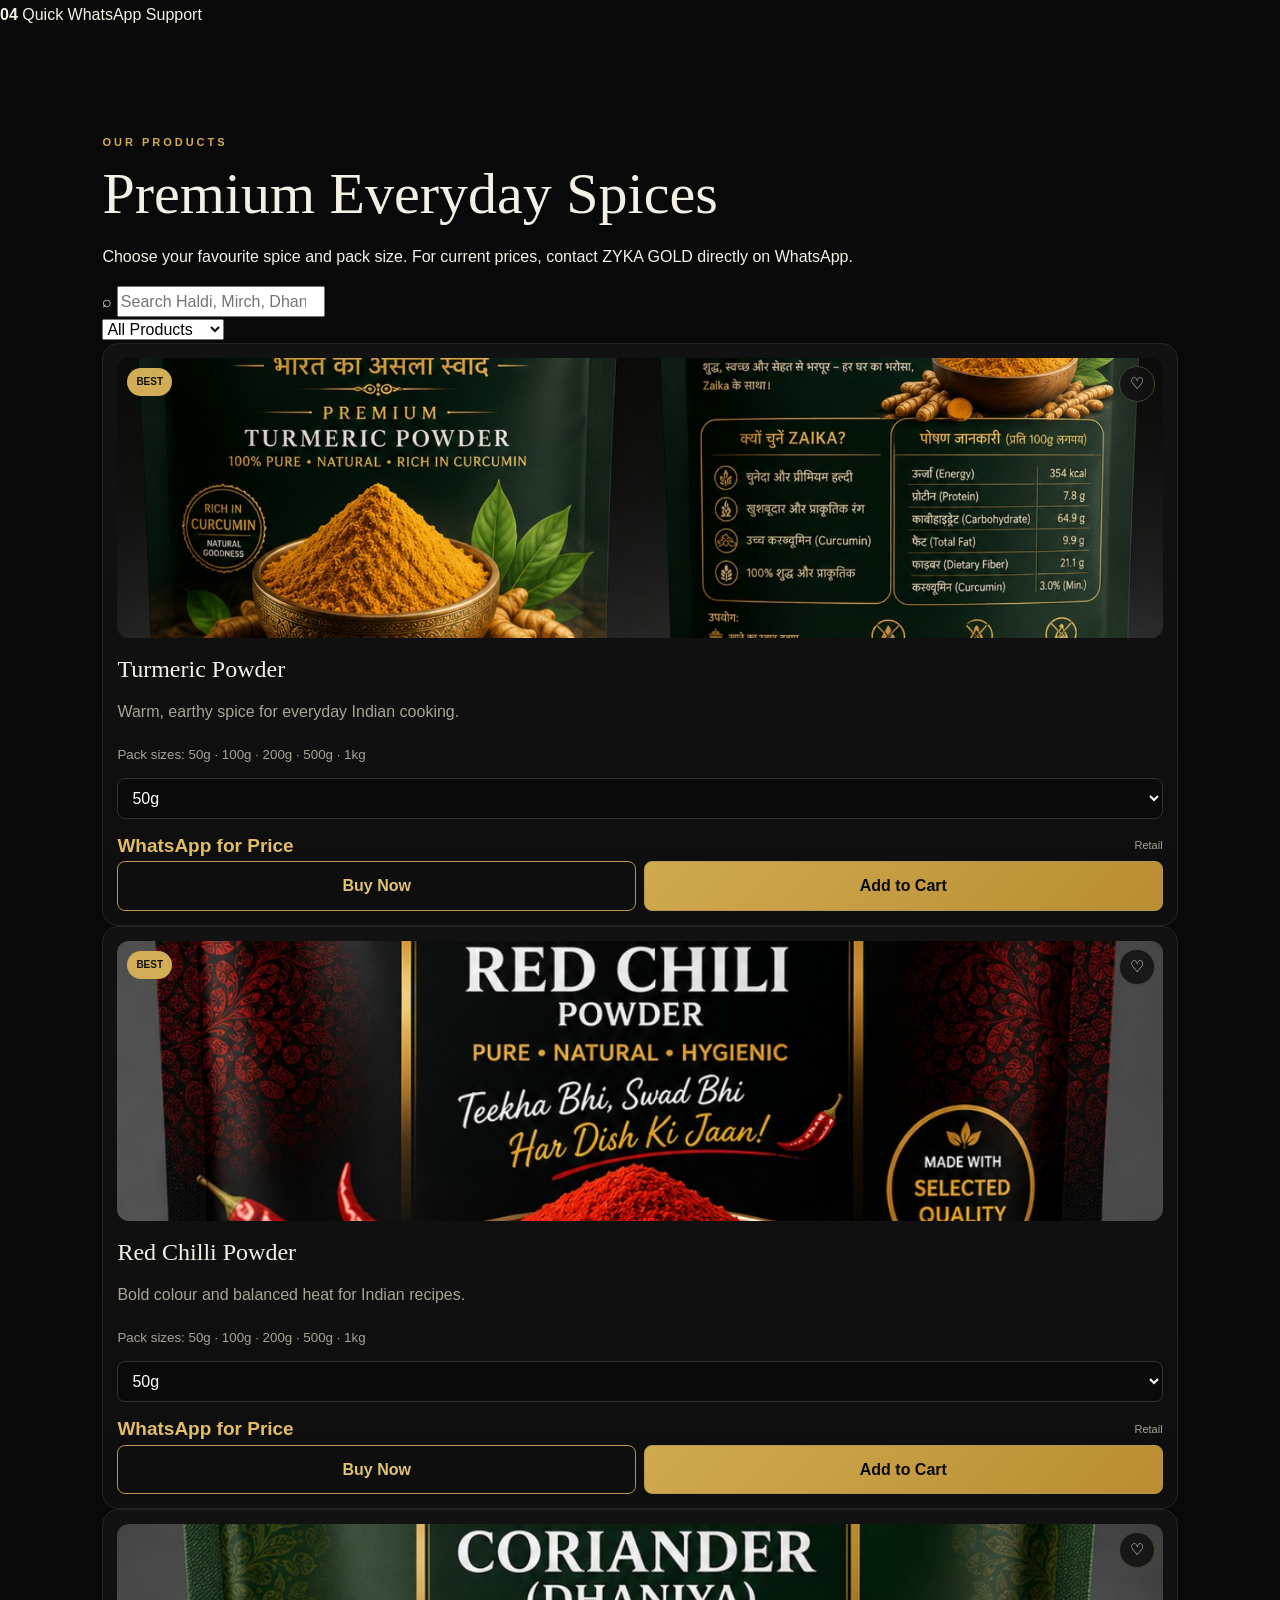
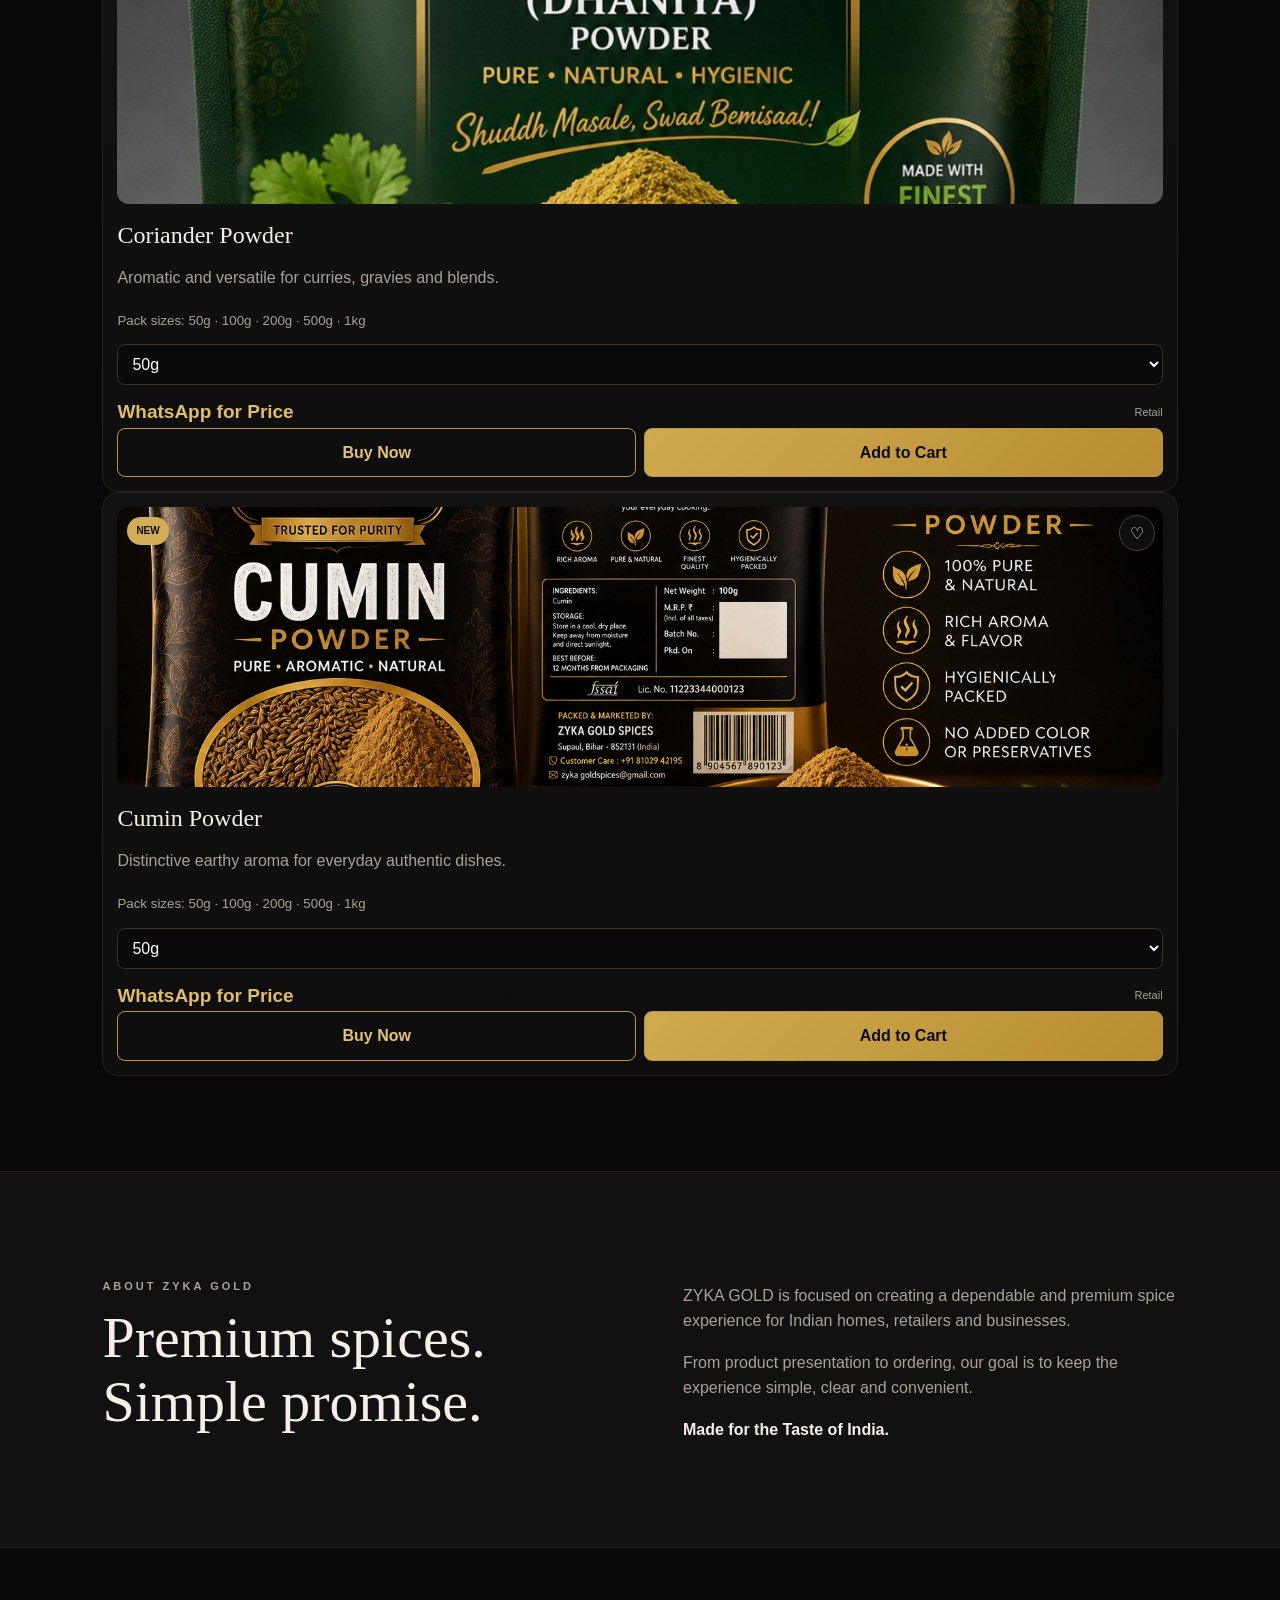
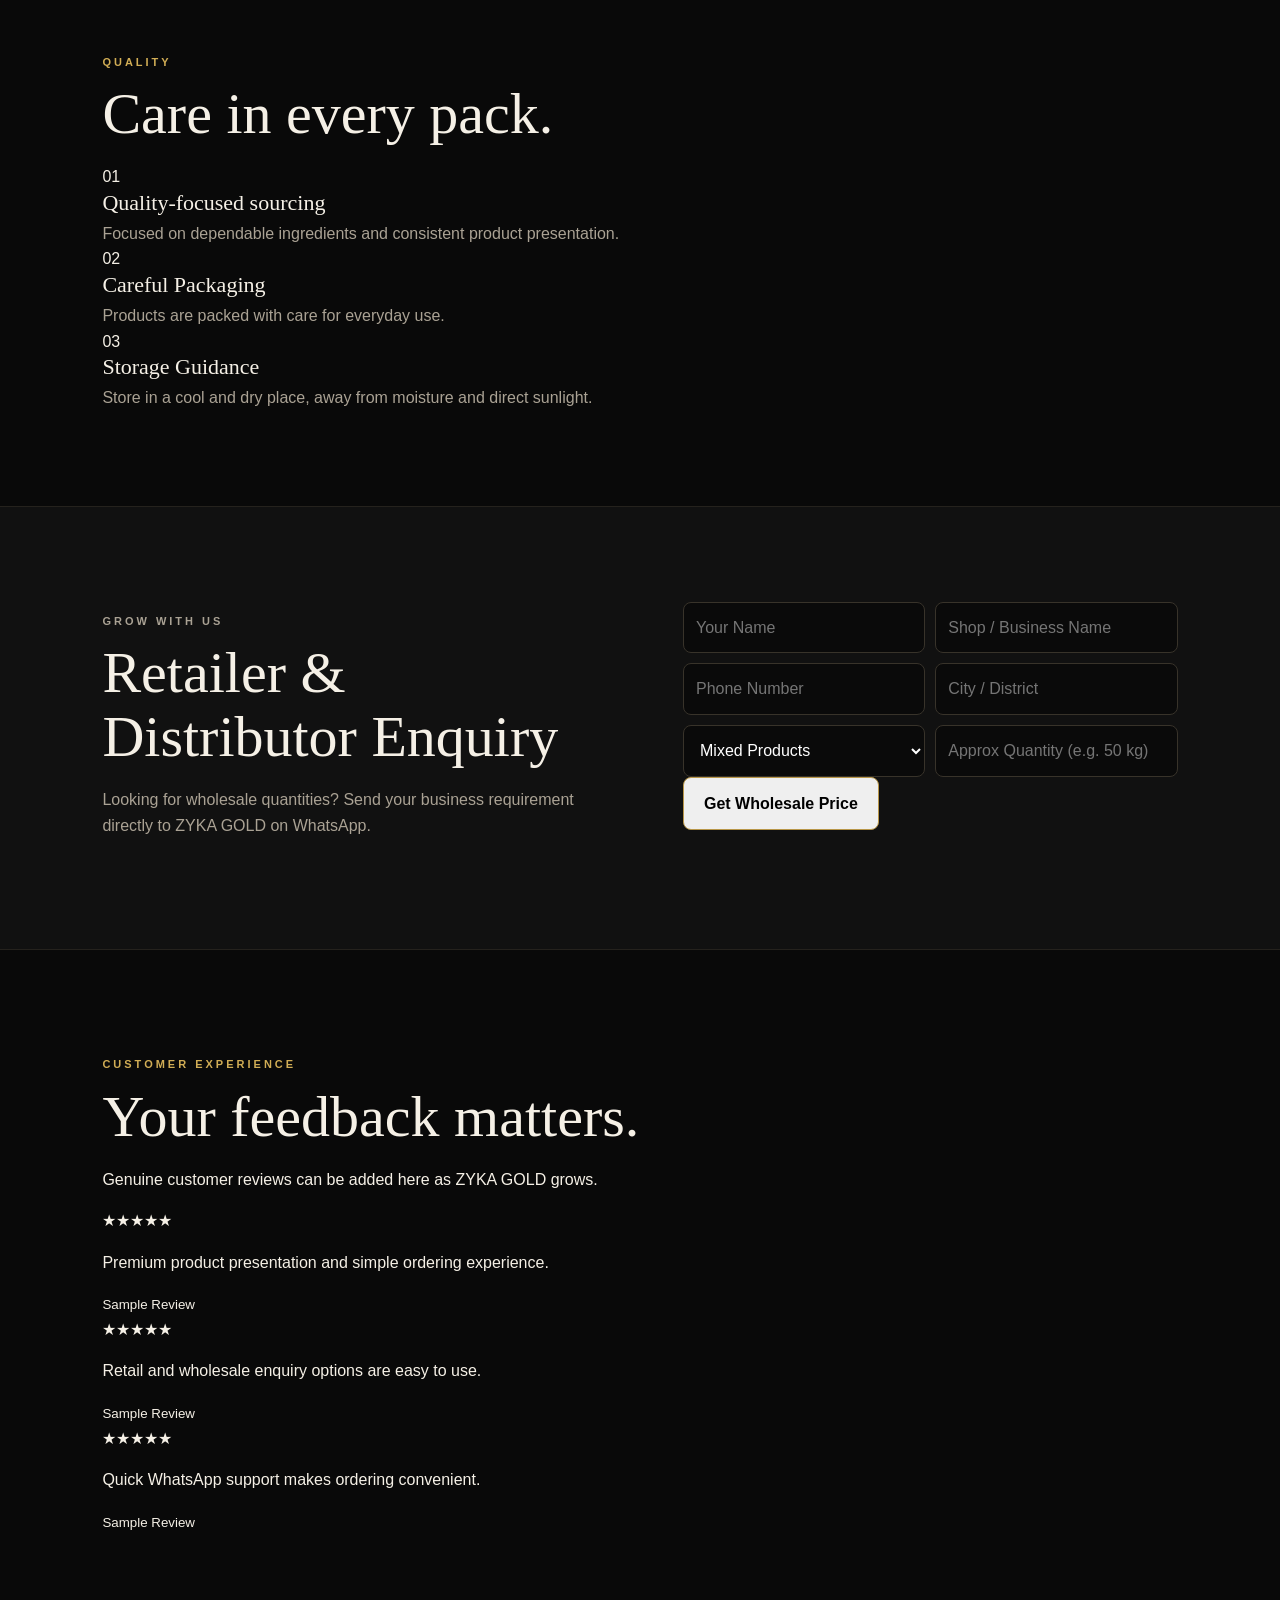
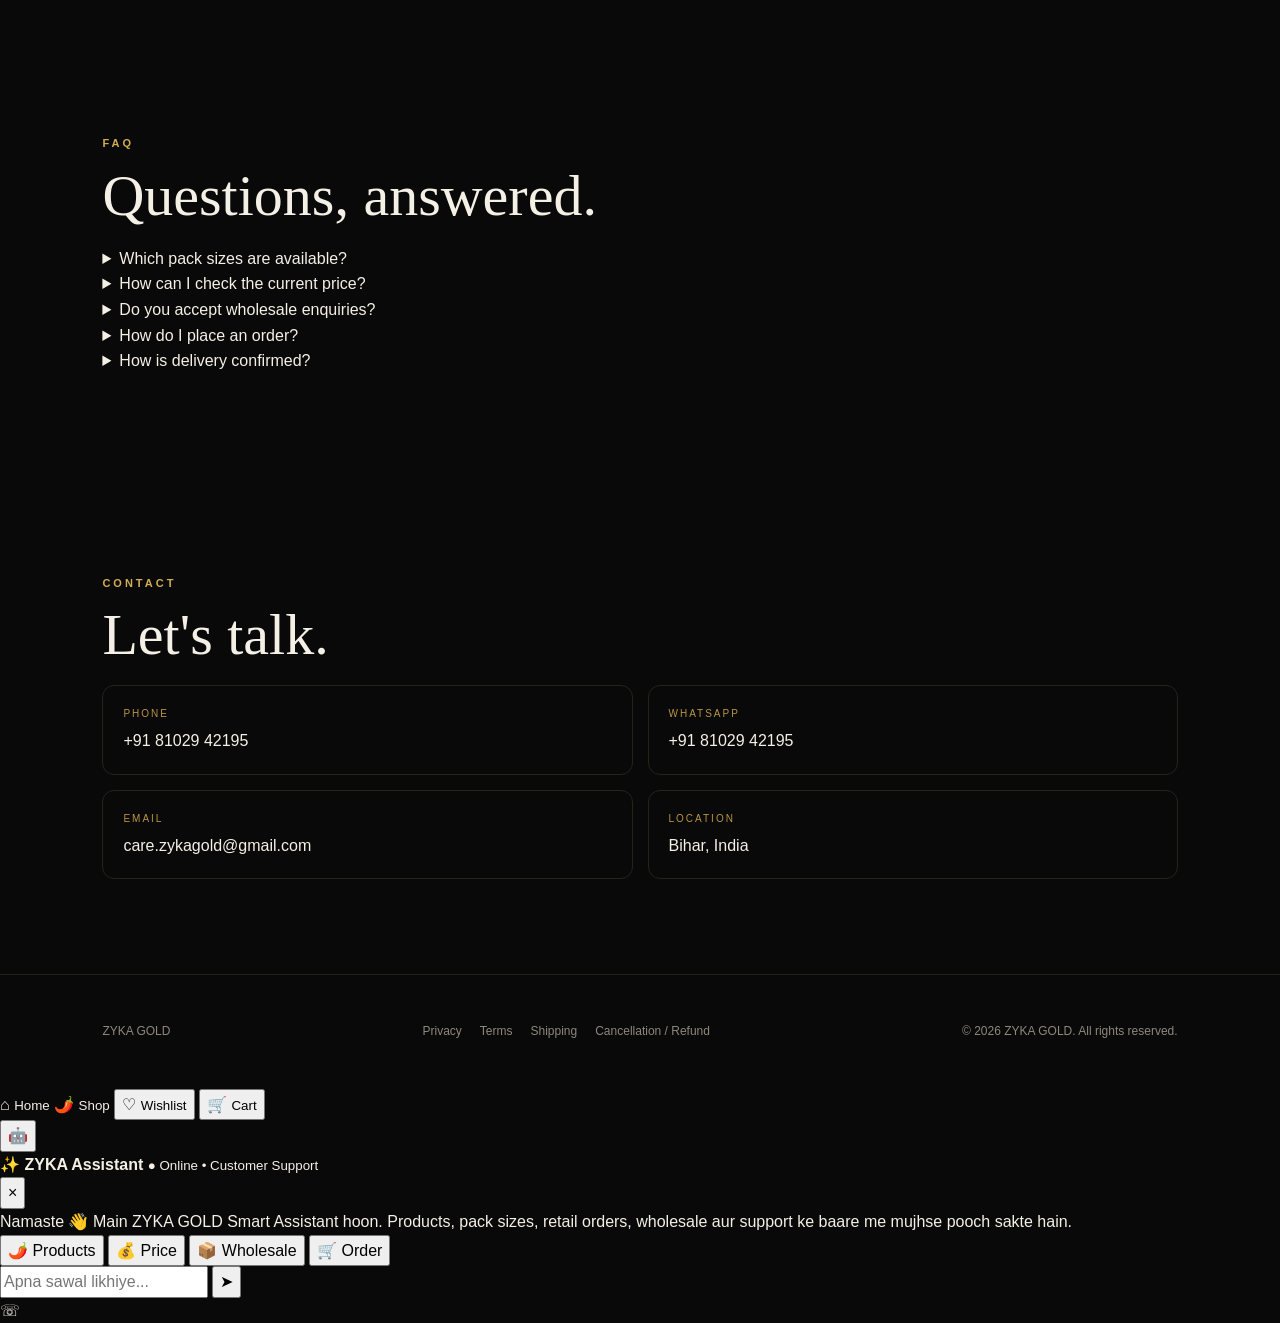
==== commit 4d47e592: "Update print statement from 'Hello' to 'Goodbye'" ====
--- a/index.html
+++ b/index.html
@@ -2,972 +2,1404 @@
 <html lang="en">
 <head>
   <meta charset="UTF-8">
-  <meta name="viewport" content="width=device-width,initial-scale=1,viewport-fit=cover">
-  <meta name="description" content="ZYKA GOLD – Premium Indian spices for retail and wholesale orders.">
+
+  <meta name="viewport"
+        content="width=device-width, initial-scale=1, viewport-fit=cover">
+
+  <meta name="description"
+        content="ZYKA GOLD – Premium Indian spices for retail and wholesale enquiries.">
+
   <meta name="theme-color" content="#090909">
-  <meta property="og:title" content="ZYKA GOLD – Pure Taste. Premium Quality.">
-  <meta property="og:description" content="Premium Indian spices. Retail and wholesale enquiries available.">
+
+  <meta property="og:title"
+        content="ZYKA GOLD | Pure Taste. Premium Quality.">
+
+  <meta property="og:description"
+        content="Premium Indian spices for homes, retailers and businesses.">
+
   <meta property="og:type" content="website">
-  <title>ZYKA GOLD | Pure Taste. Premium Quality.</title>
-  <link rel="stylesheet" href="style.css">
+
+  <title>ZYKA GOLD | Premium Indian Spices</title>
+
+  <link rel="stylesheet" href="style.css?v=3.0">
 </head>
+
 <body>
 
-  <header class="nav">
-    <a class="logo" href="#home"><span>ZYKA</span> GOLD</a>
-
-    <button class="menu" aria-label="Open menu" onclick="toggleMenu()">☰</button>
-
-    <nav id="navLinks">
-      <a href="#home">Home</a>
-      <a href="#products">Shop</a>
-      <a href="#story">About</a>
-      <a href="#quality">Quality</a>
-      <a href="#retailer">Wholesale</a>
-      <a href="#faq">FAQ</a>
-      <a href="#contact">Contact</a>
-    </nav>
-
-    <div class="nav-actions">
-      <button class="icon-btn" onclick="openWishlist()" aria-label="Wishlist">
-        ♡ <span id="wishlistCount">0</span>
+<!-- =========================
+     HEADER
+========================= -->
+
+<header class="header">
+
+  <a href="#home" class="brand">
+    <span>ZYKA</span> GOLD
+  </a>
+
+  <button
+    class="menu-btn"
+    id="menuBtn"
+    type="button"
+    aria-label="Open menu">
+    ☰
+  </button>
+
+  <nav id="mainNav">
+
+    <a href="#home">Home</a>
+    <a href="#products">Products</a>
+    <a href="#about">About</a>
+    <a href="#quality">Quality</a>
+    <a href="#wholesale">Wholesale</a>
+    <a href="#faq">FAQ</a>
+    <a href="#contact">Contact</a>
+
+  </nav>
+
+  <div class="header-actions">
+
+    <button
+      type="button"
+      class="header-icon"
+      id="wishlistBtn">
+      ♡
+      <span id="wishlistCount">0</span>
+    </button>
+
+    <button
+      type="button"
+      class="header-icon"
+      id="cartBtn">
+      🛒
+      <span id="cartCount">0</span>
+    </button>
+
+  </div>
+
+</header>
+
+
+<main>
+
+<!-- =========================
+     HERO
+========================= -->
+
+<section id="home" class="hero">
+
+  <div class="hero-content">
+
+    <p class="eyebrow">
+      PREMIUM INDIAN SPICES
+    </p>
+
+    <h1>
+      Pure Taste.
+      <span>Premium Quality.</span>
+    </h1>
+
+    <p class="hero-description">
+      Carefully presented everyday spices for
+      Indian homes, retailers and businesses.
+    </p>
+
+    <div class="hero-buttons">
+
+      <a href="#products" class="btn btn-gold">
+        Shop Products
+      </a>
+
+      <a href="#wholesale" class="btn btn-outline">
+        Wholesale Enquiry
+      </a>
+
+    </div>
+
+    <div class="hero-points">
+
+      <span>✓ Retail Orders</span>
+      <span>✓ Wholesale Enquiry</span>
+      <span>✓ WhatsApp Support</span>
+
+    </div>
+
+  </div>
+
+
+  <div class="hero-product">
+
+    <div class="hero-glow"></div>
+
+    <img
+      src="turmeric.png"
+      alt="ZYKA GOLD Turmeric Powder"
+      loading="eager">
+
+  </div>
+
+</section>
+
+
+<!-- =========================
+     TRUST BAR
+========================= -->
+
+<section class="trust-bar">
+
+  <div>
+    <strong>01</strong>
+    <span>Quality-focused sourcing</span>
+  </div>
+
+  <div>
+    <strong>02</strong>
+    <span>Careful packaging</span>
+  </div>
+
+  <div>
+    <strong>03</strong>
+    <span>Retail & Wholesale</span>
+  </div>
+
+  <div>
+    <strong>04</strong>
+    <span>Quick WhatsApp Support</span>
+  </div>
+
+</section>
+
+
+<!-- =========================
+     PRODUCTS
+========================= -->
+
+<section id="products" class="section">
+
+  <div class="section-heading">
+
+    <p class="eyebrow">
+      OUR PRODUCTS
+    </p>
+
+    <h2>
+      Premium Everyday Spices
+    </h2>
+
+    <p>
+      Choose your favourite spice and pack size.
+      For current prices, contact ZYKA GOLD directly on WhatsApp.
+    </p>
+
+  </div>
+
+
+  <!-- SEARCH -->
+
+  <div class="product-tools">
+
+    <div class="search-box">
+
+      <span>⌕</span>
+
+      <input
+        type="search"
+        id="productSearch"
+        placeholder="Search Haldi, Mirch, Dhaniya, Jeera...">
+
+    </div>
+
+    <select id="productFilter">
+
+      <option value="all">
+        All Products
+      </option>
+
+      <option value="best">
+        Best Sellers
+      </option>
+
+      <option value="new">
+        New Products
+      </option>
+
+    </select>
+
+  </div>
+
+
+  <!-- PRODUCT GRID -->
+
+  <div class="product-grid" id="productGrid">
+
+
+    <!-- HALDI -->
+
+    <article
+      class="product-card"
+      data-id="turmeric"
+      data-name="Turmeric Powder"
+      data-tags="haldi turmeric best">
+
+      <span class="product-badge">
+        BEST SELLER
+      </span>
+
+      <button
+        type="button"
+        class="wishlist-button"
+        data-wishlist="turmeric"
+        aria-label="Add Turmeric Powder to wishlist">
+        ♡
       </button>
 
-      <button class="icon-btn" onclick="openCart()" aria-label="Cart">
-        🛒 <span id="cartCount">0</span>
-      </button>
-    </div>
-  </header>
-
-  <main>
-
-    <section id="home" class="hero">
-
-      <div class="hero-copy">
-
-        <p class="eyebrow">PREMIUM INDIAN SPICES</p>
-
-        <h1>
-          Pure Taste.<br>
-          <em>Premium Quality.</em>
-        </h1>
-
-        <p>
-          Thoughtfully packed everyday spices for homes,
-          retailers and growing businesses.
-        </p>
-
-        <div class="actions">
-
-          <a class="btn gold" href="#products">
-            Shop Now
-          </a>
-
-          <a class="btn outline" href="#retailer">
-            Wholesale Enquiry
-          </a>
-
-        </div>
-
-        <div class="hero-badges">
-          <span>✓ Retail & Wholesale</span>
-          <span>✓ Mobile-first ordering</span>
-          <span>✓ WhatsApp support</span>
-        </div>
-
-      </div>
-
-      <div class="hero-showcase">
-
-        <div class="hero-glow"></div>
+      <div class="product-image">
 
         <img
           src="turmeric.png"
           alt="ZYKA GOLD Turmeric Powder"
-        >
+          loading="lazy">
 
       </div>
 
-    </section>
-
-    <section class="trust">
+      <h3>
+        Turmeric Powder
+      </h3>
+
+      <p>
+        Warm, earthy turmeric powder for
+        everyday Indian cooking.
+      </p>
+
+      <label>
+        Pack Size
+
+        <select
+          class="pack-select"
+          data-pack="turmeric">
+
+          <option value="50g">50g</option>
+          <option value="100g">100g</option>
+          <option value="200g">200g</option>
+          <option value="500g">500g</option>
+          <option value="1kg">1kg</option>
+
+        </select>
+
+      </label>
+
+      <div class="price-info">
+        <strong>Price on WhatsApp</strong>
+        <small>Retail</small>
+      </div>
+
+      <div class="product-buttons">
+
+        <button
+          type="button"
+          class="btn btn-outline"
+          data-buy="turmeric">
+          Buy Now
+        </button>
+
+        <button
+          type="button"
+          class="btn btn-gold"
+          data-cart="turmeric">
+          Add to Cart
+        </button>
+
+      </div>
+
+    </article>
+
+
+    <!-- RED CHILLI -->
+
+    <article
+      class="product-card"
+      data-id="chilli"
+      data-name="Red Chilli Powder"
+      data-tags="mirch chilli red chilli lal mirch best">
+
+      <span class="product-badge">
+        BEST SELLER
+      </span>
+
+      <button
+        type="button"
+        class="wishlist-button"
+        data-wishlist="chilli"
+        aria-label="Add Red Chilli Powder to wishlist">
+        ♡
+      </button>
+
+      <div class="product-image">
+
+        <img
+          src="red-chilli.png"
+          alt="ZYKA GOLD Red Chilli Powder"
+          loading="lazy">
+
+      </div>
+
+      <h3>
+        Red Chilli Powder
+      </h3>
+
+      <p>
+        Bold colour and balanced heat
+        for Indian recipes.
+      </p>
+
+      <label>
+        Pack Size
+
+        <select
+          class="pack-select"
+          data-pack="chilli">
+
+          <option value="50g">50g</option>
+          <option value="100g">100g</option>
+          <option value="200g">200g</option>
+          <option value="500g">500g</option>
+          <option value="1kg">1kg</option>
+
+        </select>
+
+      </label>
+
+      <div class="price-info">
+        <strong>Price on WhatsApp</strong>
+        <small>Retail</small>
+      </div>
+
+      <div class="product-buttons">
+
+        <button
+          type="button"
+          class="btn btn-outline"
+          data-buy="chilli">
+          Buy Now
+        </button>
+
+        <button
+          type="button"
+          class="btn btn-gold"
+          data-cart="chilli">
+          Add to Cart
+        </button>
+
+      </div>
+
+    </article>
+
+
+    <!-- CORIANDER -->
+
+    <article
+      class="product-card"
+      data-id="coriander"
+      data-name="Coriander Powder"
+      data-tags="dhaniya coriander">
+
+      <button
+        type="button"
+        class="wishlist-button"
+        data-wishlist="coriander"
+        aria-label="Add Coriander Powder to wishlist">
+        ♡
+      </button>
+
+      <div class="product-image">
+
+        <img
+          src="coriander.png"
+          alt="ZYKA GOLD Coriander Powder"
+          loading="lazy">
+
+      </div>
+
+      <h3>
+        Coriander Powder
+      </h3>
+
+      <p>
+        Aromatic coriander powder for
+        curries, gravies and everyday dishes.
+      </p>
+
+      <label>
+        Pack Size
+
+        <select
+          class="pack-select"
+          data-pack="coriander">
+
+          <option value="50g">50g</option>
+          <option value="100g">100g</option>
+          <option value="200g">200g</option>
+          <option value="500g">500g</option>
+          <option value="1kg">1kg</option>
+
+        </select>
+
+      </label>
+
+      <div class="price-info">
+        <strong>Price on WhatsApp</strong>
+        <small>Retail</small>
+      </div>
+
+      <div class="product-buttons">
+
+        <button
+          type="button"
+          class="btn btn-outline"
+          data-buy="coriander">
+          Buy Now
+        </button>
+
+        <button
+          type="button"
+          class="btn btn-gold"
+          data-cart="coriander">
+          Add to Cart
+        </button>
+
+      </div>
+
+    </article>
+
+
+    <!-- CUMIN -->
+
+    <article
+      class="product-card"
+      data-id="cumin"
+      data-name="Cumin Powder"
+      data-tags="jeera cumin new">
+
+      <span class="product-badge">
+        NEW
+      </span>
+
+      <button
+        type="button"
+        class="wishlist-button"
+        data-wishlist="cumin"
+        aria-label="Add Cumin Powder to wishlist">
+        ♡
+      </button>
+
+      <div class="product-image">
+
+        <img
+          src="cumin.png"
+          alt="ZYKA GOLD Cumin Powder"
+          loading="lazy">
+
+      </div>
+
+      <h3>
+        Cumin Powder
+      </h3>
+
+      <p>
+        Distinctive earthy aroma
+        for authentic Indian dishes.
+      </p>
+
+      <label>
+        Pack Size
+
+        <select
+          class="pack-select"
+          data-pack="cumin">
+
+          <option value="50g">50g</option>
+          <option value="100g">100g</option>
+          <option value="200g">200g</option>
+          <option value="500g">500g</option>
+          <option value="1kg">1kg</option>
+
+        </select>
+
+      </label>
+
+      <div class="price-info">
+        <strong>Price on WhatsApp</strong>
+        <small>Retail</small>
+      </div>
+
+      <div class="product-buttons">
+
+        <button
+          type="button"
+          class="btn btn-outline"
+          data-buy="cumin">
+          Buy Now
+        </button>
+
+        <button
+          type="button"
+          class="btn btn-gold"
+          data-cart="cumin">
+          Add to Cart
+        </button>
+
+      </div>
+
+    </article>
+
+  </div>
+
+
+  <div
+    id="noProducts"
+    class="no-products"
+    hidden>
+
+    No matching product found.
+
+  </div>
+
+</section>
+
+
+<!-- =========================
+     ABOUT
+========================= -->
+
+<section
+  id="about"
+  class="dark-section">
+
+  <div>
+
+    <p class="eyebrow">
+      ABOUT ZYKA GOLD
+    </p>
+
+    <h2>
+      Premium spices.
+      Simple promise.
+    </h2>
+
+  </div>
+
+  <div>
+
+    <p>
+      ZYKA GOLD is focused on creating a
+      dependable and premium spice experience
+      for Indian homes, retailers and businesses.
+    </p>
+
+    <p>
+      From product presentation to ordering,
+      our goal is to keep the experience
+      simple, clear and convenient.
+    </p>
+
+    <strong>
+      Made for the Taste of India.
+    </strong>
+
+  </div>
+
+</section>
+
+
+<!-- =========================
+     QUALITY
+========================= -->
+
+<section
+  id="quality"
+  class="section quality-section">
+
+  <div>
+
+    <p class="eyebrow">
+      QUALITY
+    </p>
+
+    <h2>
+      Care in every pack.
+    </h2>
+
+  </div>
+
+
+  <div class="quality-list">
+
+    <article>
+
+      <span>01</span>
 
       <div>
-        <b>01</b>
-        <span>Quality-focused sourcing</span>
+
+        <h3>
+          Quality-focused sourcing
+        </h3>
+
+        <p>
+          Focused on dependable ingredients
+          and consistent product presentation.
+        </p>
+
       </div>
 
+    </article>
+
+
+    <article>
+
+      <span>02</span>
+
       <div>
-        <b>02</b>
-        <span>Hygienic packaging</span>
+
+        <h3>
+          Careful Packaging
+        </h3>
+
+        <p>
+          Products are packed with care
+          for everyday use.
+        </p>
+
       </div>
 
+    </article>
+
+
+    <article>
+
+      <span>03</span>
+
       <div>
-        <b>03</b>
-        <span>Retail & wholesale</span>
+
+        <h3>
+          Storage Guidance
+        </h3>
+
+        <p>
+          Store in a cool and dry place,
+          away from moisture and direct sunlight.
+        </p>
+
       </div>
 
-      <div>
-        <b>04</b>
-        <span>Support on WhatsApp</span>
-      </div>
-
-    </section>
-
-    <section id="products" class="section">
-
-      <div class="section-head">
-
-        <p class="eyebrow">
-          SHOP ZYKA GOLD
-        </p>
-
-        <h2>
-          Premium Everyday Spices
-        </h2>
-
-        <p>
-          Search, choose pack size, add to cart
-          or send a wholesale enquiry.
-        </p>
-
-      </div>
-
-      <div class="shop-toolbar">
-
-        <div class="search-wrap">
-
-          <span>⌕</span>
-
-          <input
-            id="productSearch"
-            type="search"
-            placeholder="Search haldi, mirch, dhaniya, jeera..."
-            oninput="renderProducts()"
-          >
-
-        </div>
-
-        <select
-          id="productFilter"
-          onchange="renderProducts()"
-        >
-
-          <option value="all">
-            All Products
-          </option>
-
-          <option value="best">
-            Best Sellers
-          </option>
-
-          <option value="new">
-            New
-          </option>
-
-        </select>
-
-      </div>
-
-      <div
-        id="productGrid"
-        class="products"
-      ></div>
-
-    </section>
-
-    <section class="section offer-section">
-
-      <div>
-
-        <p class="eyebrow">
-          ZYKA GOLD OFFERS
-        </p>
-
-        <h2>
-          Built for smart shopping.
-        </h2>
-
-        <p>
-          Coupon-ready structure,
-          bundle-ready cart and quick WhatsApp checkout.
-        </p>
-
-      </div>
-
-      <div class="offer-card">
-
-        <span>
-          PRO TIP
-        </span>
-
-        <strong>
-          Save your favourites
-        </strong>
-
-        <p>
-          Wishlist items stay saved on your device
-          for your next visit.
-        </p>
-
-      </div>
-
-    </section>
-
-    <section
-      id="story"
-      class="dark-section"
-    >
-
-      <div>
-
-        <p class="eyebrow">
-          ABOUT ZYKA GOLD
-        </p>
-
-        <h2>
-          A premium spice brand
-          with a simple promise.
-        </h2>
-
-      </div>
-
-      <div>
-
-        <p>
-          ZYKA GOLD is built around dependable spice essentials,
-          thoughtful presentation and a smooth buying experience.
-        </p>
-
-        <p>
-          Our goal is to serve homes, shops and businesses
-          with a clean, premium and transparent brand experience.
-        </p>
-
-        <strong>
-          Made for the Taste of India.
-        </strong>
-
-      </div>
-
-    </section>
-
-    <section
-      id="quality"
-      class="section two-col"
-    >
-
-      <div>
-
-        <p class="eyebrow">
-          QUALITY
-        </p>
-
-        <h2>
-          Care in every pack.
-        </h2>
-
-      </div>
-
-      <div class="quality-list">
-
-        <div>
-
-          <h3>
-            Quality-focused sourcing
-          </h3>
-
-          <p>
-            Suitable spice ingredients
-            with consistent presentation.
-          </p>
-
-        </div>
-
-        <div>
-
-          <h3>
-            Hygienic packaging
-          </h3>
-
-          <p>
-            Products are packed with care
-            and should remain properly sealed.
-          </p>
-
-        </div>
-
-        <div>
-
-          <h3>
-            Storage guidance
-          </h3>
-
-          <p>
-            Store in a cool, dry place away from
-            direct sunlight and moisture.
-          </p>
-
-        </div>
-
-      </div>
-
-    </section>
-
-    <section
-      id="retailer"
-      class="dark-section retailer-pro"
-    >
-
-      <div>
-
-        <p class="eyebrow">
-          GROW WITH ZYKA GOLD
-        </p>
-
-        <h2>
-          Retailer / Distributor Enquiry
-        </h2>
-
-        <p>
-          Send your business details
-          and approximate requirement.
-          The enquiry opens directly in WhatsApp.
-        </p>
-
-      </div>
-
-      <form
-        id="wholesaleForm"
-        onsubmit="sendWholesale(event)"
-      >
-
-        <div class="form-grid">
-
-          <input
-            id="wName"
-            required
-            placeholder="Your name"
-          >
-
-          <input
-            id="wBusiness"
-            placeholder="Shop / Business name"
-          >
-
-          <input
-            id="wPhone"
-            required
-            inputmode="tel"
-            placeholder="Phone number"
-          >
-
-          <input
-            id="wCity"
-            required
-            placeholder="City / District"
-          >
-
-          <select id="wProduct">
-
-            <option>
-              Mixed Products
-            </option>
-
-            <option>
-              Turmeric Powder
-            </option>
-
-            <option>
-              Red Chilli Powder
-            </option>
-
-            <option>
-              Coriander Powder
-            </option>
-
-            <option>
-              Cumin Powder
-            </option>
-
-          </select>
-
-          <input
-            id="wQty"
-            placeholder="Approx quantity, e.g. 50 kg"
-          >
-
-        </div>
-
-        <button
-          class="btn gold"
-          type="submit"
-        >
-          Get Wholesale Quote
-        </button>
-
-      </form>
-
-    </section>
-
-    <section
-      id="reviews"
-      class="section"
-    >
-
-      <div class="section-head">
-
-        <p class="eyebrow">
-          CUSTOMER EXPERIENCE
-        </p>
-
-        <h2>
-          Reviews & feedback
-        </h2>
-
-        <p>
-          Add genuine customer feedback here
-          as your customer base grows.
-        </p>
-
-      </div>
-
-      <div class="reviews-grid">
-
-        <article class="review-card">
-
-          <div>
-            ★★★★★
-          </div>
-
-          <p>
-            “Packaging premium lagti hai
-            aur ordering process simple hai.”
-          </p>
-
-          <small>
-            Sample feedback
-          </small>
-
-        </article>
-
-        <article class="review-card">
-
-          <div>
-            ★★★★★
-          </div>
-
-          <p>
-            “Retail aur wholesale dono enquiry options
-            ek jagah milte hain.”
-          </p>
-
-          <small>
-            Sample feedback
-          </small>
-
-        </article>
-
-        <article class="review-card">
-
-          <div>
-            ★★★★★
-          </div>
-
-          <p>
-            “Mobile se product select karna
-            aur WhatsApp par order bhejna easy hai.”
-          </p>
-
-          <small>
-            Sample feedback
-          </small>
-
-        </article>
-
-      </div>
-
-    </section>
-
-    <section
-      id="faq"
-      class="section"
-    >
-
-      <div class="section-head">
-
-        <p class="eyebrow">
-          FAQ
-        </p>
-
-        <h2>
-          Questions, answered.
-        </h2>
-
-      </div>
-
-      <div class="faq">
-
-        <details>
-
-          <summary>
-            What pack sizes are available?
-          </summary>
-
-          <p>
-            50g, 100g, 200g, 500g and 1kg.
-          </p>
-
-        </details>
-
-        <details>
-
-          <summary>
-            Can I order retail and wholesale?
-          </summary>
-
-          <p>
-            Yes. Retail orders use the cart.
-            Wholesale enquiries use the business enquiry form.
-          </p>
-
-        </details>
-
-        <details>
-
-          <summary>
-            Are prices fixed?
-          </summary>
-
-          <p>
-            Prices are configurable in script.js.
-            Add your final retail prices before enabling paid checkout.
-          </p>
-
-        </details>
-
-        <details>
-
-          <summary>
-            How does payment work?
-          </summary>
-
-          <p>
-            UPI opens from checkout only when a valid total amount
-            is available. Final payment verification should be handled
-            by a payment gateway/backend.
-          </p>
-
-        </details>
-
-        <details>
-
-          <summary>
-            Can I contact support?
-          </summary>
-
-          <p>
-            Yes. Use WhatsApp, phone, email
-            or the Zyka Assistant Pro.
-          </p>
-
-        </details>
-
-      </div>
-
-    </section>
-
-    <section
-      id="contact"
-      class="contact section"
-    >
-
-      <div>
-
-        <p class="eyebrow">
-          CONTACT
-        </p>
-
-        <h2>
-          Let's talk.
-        </h2>
-
-      </div>
-
-      <div class="contact-grid">
-
-        <a href="tel:+918102942195">
-
-          <span>
-            PHONE
-          </span>
-
-          +91 81029 42195
-
-        </a>
-
-        <a
-          href="https://wa.me/918102942195"
-          target="_blank"
-          rel="noopener"
-        >
-
-          <span>
-            WHATSAPP
-          </span>
-
-          +91 81029 42195
-
-        </a>
-
-        <a href="mailto:care.zykagold@gmail.com">
-
-          <span>
-            EMAIL
-          </span>
-
-          care.zykagold@gmail.com
-
-        </a>
-
-        <a
-          href="https://instagram.com/zykagold"
-          target="_blank"
-          rel="noopener"
-        >
-
-          <span>
-            INSTAGRAM
-          </span>
-
-          @zykagold
-
-        </a>
-
-        <div>
-
-          <span>
-            LOCATION
-          </span>
-
-          Bihar, India
-
-        </div>
-
-      </div>
-
-    </section>
-
-  </main>
-
-  <footer>
-
-    <div class="logo">
-      <span>ZYKA</span> GOLD
+    </article>
+
+  </div>
+
+</section>
+
+
+<!-- =========================
+     WHOLESALE
+========================= -->
+
+<section
+  id="wholesale"
+  class="dark-section wholesale-section">
+
+  <div>
+
+    <p class="eyebrow">
+      GROW WITH US
+    </p>
+
+    <h2>
+      Retailer & Distributor Enquiry
+    </h2>
+
+    <p>
+      Looking for wholesale quantities?
+      Send your business requirement directly
+      to ZYKA GOLD on WhatsApp.
+    </p>
+
+  </div>
+
+
+  <form id="wholesaleForm">
+
+    <div class="form-grid">
+
+      <input
+        id="wholesaleName"
+        type="text"
+        placeholder="Your Name"
+        required>
+
+      <input
+        id="wholesaleBusiness"
+        type="text"
+        placeholder="Shop / Business Name">
+
+      <input
+        id="wholesalePhone"
+        type="tel"
+        inputmode="tel"
+        placeholder="Phone Number"
+        required>
+
+      <input
+        id="wholesaleCity"
+        type="text"
+        placeholder="City / District"
+        required>
+
+      <select id="wholesaleProduct">
+
+        <option value="Mixed Products">
+          Mixed Products
+        </option>
+
+        <option value="Turmeric Powder">
+          Turmeric Powder
+        </option>
+
+        <option value="Red Chilli Powder">
+          Red Chilli Powder
+        </option>
+
+        <option value="Coriander Powder">
+          Coriander Powder
+        </option>
+
+        <option value="Cumin Powder">
+          Cumin Powder
+        </option>
+
+      </select>
+
+      <input
+        id="wholesaleQty"
+        type="text"
+        placeholder="Approx Quantity (e.g. 50 kg)">
+
     </div>
 
-    <div class="footer-links">
-
-      <a href="privacy.html">
-        Privacy
-      </a>
-
-      <a href="terms.html">
-        Terms
-      </a>
-
-      <a href="shipping.html">
-        Shipping
-      </a>
-
-      <a href="refund.html">
-        Cancellation / Refund
-      </a>
+    <button
+      type="submit"
+      class="btn btn-gold wholesale-submit">
+
+      Get Wholesale Price
+
+    </button>
+
+  </form>
+
+</section>
+
+
+<!-- =========================
+     REVIEWS
+========================= -->
+
+<section class="section">
+
+  <div class="section-heading">
+
+    <p class="eyebrow">
+      CUSTOMER EXPERIENCE
+    </p>
+
+    <h2>
+      Your feedback matters.
+    </h2>
+
+    <p>
+      Genuine customer reviews can be added here
+      as ZYKA GOLD grows.
+    </p>
+
+  </div>
+
+
+  <div class="review-grid">
+
+    <article>
+      <span>★★★★★</span>
+      <p>
+        Premium product presentation
+        and simple ordering experience.
+      </p>
+      <small>Sample Review</small>
+    </article>
+
+    <article>
+      <span>★★★★★</span>
+      <p>
+        Retail and wholesale enquiry
+        options are easy to use.
+      </p>
+      <small>Sample Review</small>
+    </article>
+
+    <article>
+      <span>★★★★★</span>
+      <p>
+        Quick WhatsApp support
+        makes ordering convenient.
+      </p>
+      <small>Sample Review</small>
+    </article>
+
+  </div>
+
+</section>
+
+
+<!-- =========================
+     FAQ
+========================= -->
+
+<section
+  id="faq"
+  class="section">
+
+  <div class="section-heading">
+
+    <p class="eyebrow">
+      FAQ
+    </p>
+
+    <h2>
+      Questions, answered.
+    </h2>
+
+  </div>
+
+
+  <div class="faq-list">
+
+    <details>
+
+      <summary>
+        Which pack sizes are available?
+      </summary>
+
+      <p>
+        50g, 100g, 200g, 500g and 1kg.
+      </p>
+
+    </details>
+
+
+    <details>
+
+      <summary>
+        How can I check the current price?
+      </summary>
+
+      <p>
+        Select the product and pack size,
+        then use Buy Now or checkout to
+        contact ZYKA GOLD on WhatsApp.
+      </p>
+
+    </details>
+
+
+    <details>
+
+      <summary>
+        Do you accept wholesale enquiries?
+      </summary>
+
+      <p>
+        Yes. Retailers and distributors
+        can use the wholesale enquiry form.
+      </p>
+
+    </details>
+
+
+    <details>
+
+      <summary>
+        How do I place an order?
+      </summary>
+
+      <p>
+        Select your product and pack size,
+        add it to your cart and continue
+        through WhatsApp.
+      </p>
+
+    </details>
+
+
+    <details>
+
+      <summary>
+        How is delivery confirmed?
+      </summary>
+
+      <p>
+        Final price, availability and delivery
+        details are confirmed during order processing.
+      </p>
+
+    </details>
+
+  </div>
+
+</section>
+
+
+<!-- =========================
+     CONTACT
+========================= -->
+
+<section
+  id="contact"
+  class="section contact-section">
+
+  <div>
+
+    <p class="eyebrow">
+      CONTACT
+    </p>
+
+    <h2>
+      Let's talk.
+    </h2>
+
+  </div>
+
+
+  <div class="contact-grid">
+
+    <a href="tel:+918102942195">
+
+      <span>PHONE</span>
+
+      +91 81029 42195
+
+    </a>
+
+
+    <a
+      href="https://wa.me/918102942195"
+      target="_blank"
+      rel="noopener">
+
+      <span>WHATSAPP</span>
+
+      +91 81029 42195
+
+    </a>
+
+
+    <a href="mailto:care.zykagold@gmail.com">
+
+      <span>EMAIL</span>
+
+      care.zykagold@gmail.com
+
+    </a>
+
+
+    <div>
+
+      <span>LOCATION</span>
+
+      Bihar, India
 
     </div>
 
+  </div>
+
+</section>
+
+</main>
+
+
+<!-- =========================
+     FOOTER
+========================= -->
+
+<footer>
+
+  <div class="brand">
+    <span>ZYKA</span> GOLD
+  </div>
+
+
+  <div class="footer-links">
+
+    <a href="privacy.html">
+      Privacy
+    </a>
+
+    <a href="terms.html">
+      Terms
+    </a>
+
+    <a href="shipping.html">
+      Shipping
+    </a>
+
+    <a href="refund.html">
+      Cancellation / Refund
+    </a>
+
+  </div>
+
+
+  <p>
+    © 2026 ZYKA GOLD.
+    All rights reserved.
+  </p>
+
+</footer>
+
+
+<!-- =========================
+     MOBILE NAVIGATION
+========================= -->
+
+<div class="mobile-nav">
+
+  <a href="#home">
+    <span>⌂</span>
+    <small>Home</small>
+  </a>
+
+  <a href="#products">
+    <span>🌶️</span>
+    <small>Shop</small>
+  </a>
+
+  <button
+    type="button"
+    id="mobileWishlistBtn">
+
+    <span>♡</span>
+    <small>Wishlist</small>
+
+  </button>
+
+  <button
+    type="button"
+    id="mobileCartBtn">
+
+    <span>🛒</span>
+    <small>Cart</small>
+
+  </button>
+
+</div>
+
+
+<!-- =========================
+     DRAWER OVERLAY
+========================= -->
+
+<div
+  id="drawerOverlay"
+  class="drawer-overlay">
+</div>
+
+
+<!-- =========================
+     CART
+========================= -->
+
+<aside
+  id="cartDrawer"
+  class="drawer">
+
+  <div class="drawer-header">
+
+    <h3>
+      Your Cart
+    </h3>
+
+    <button
+      type="button"
+      data-close-drawer>
+      ×
+    </button>
+
+  </div>
+
+
+  <div
+    id="cartItems"
+    class="drawer-content">
+
+    <div class="empty-message">
+      Your cart is empty.
+    </div>
+
+  </div>
+
+
+  <div class="drawer-footer">
+
     <p>
-      © 2026 ZYKA GOLD. All rights reserved.
-    </p>
-
-  </footer>
-
-  <div class="mobile-bar">
-
-    <a href="#home">
-      ⌂
-      <small>Home</small>
-    </a>
-
-    <a href="#products">
-      🌶️
-      <small>Shop</small>
-    </a>
-
-    <button onclick="openWishlist()">
-      ♡
-      <small>Wishlist</small>
+      Current prices will be confirmed
+      on WhatsApp.
+    </p>
+
+    <button
+      type="button"
+      id="checkoutBtn"
+      class="btn btn-gold">
+
+      Continue Order
+
     </button>
 
-    <button onclick="openCart()">
-      🛒
-      <small>Cart</small>
+  </div>
+
+</aside>
+
+
+<!-- =========================
+     WISHLIST
+========================= -->
+
+<aside
+  id="wishlistDrawer"
+  class="drawer">
+
+  <div class="drawer-header">
+
+    <h3>
+      Wishlist
+    </h3>
+
+    <button
+      type="button"
+      data-close-drawer>
+      ×
     </button>
 
   </div>
 
+
   <div
-    id="drawerOverlay"
-    class="drawer-overlay"
-    onclick="closeDrawers()"
-  ></div>
-
-  <aside
-    id="cartDrawer"
-    class="drawer"
-  >
-
-    <div class="drawer-head">
-
-      <h3>
-        Your Cart
-      </h3>
-
-      <button onclick="closeDrawers()">
-        ×
-      </button>
-
+    id="wishlistItems"
+    class="drawer-content">
+
+    <div class="empty-message">
+      Your wishlist is empty.
     </div>
 
+  </div>
+
+</aside>
+
+
+<!-- =========================
+     CHECKOUT MODAL
+========================= -->
+
+<div
+  id="checkoutModal"
+  class="modal"
+  aria-hidden="true">
+
+  <div class="modal-card">
+
+    <button
+      type="button"
+      id="closeCheckout"
+      class="modal-close">
+      ×
+    </button>
+
+    <p class="eyebrow">
+      ORDER ENQUIRY
+    </p>
+
+    <h2>
+      Complete your details
+    </h2>
+
+
     <div
-      id="cartItems"
-      class="drawer-body"
-    ></div>
-
-    <div class="drawer-foot">
-
-      <div class="total-row">
-
-        <span>
-          Total
-        </span>
-
-        <strong id="cartTotal">
-          ₹0
-        </strong>
-
-      </div>
-
-      <input
-        id="couponInput"
-        placeholder="Coupon code (optional)"
-      >
-
-      <button
-        class="btn outline full"
-        onclick="applyCoupon()"
-      >
-        Apply Coupon
-      </button>
-
-      <button
-        class="btn gold full"
-        onclick="openCheckout()"
-      >
-        Checkout
-      </button>
-
+      id="checkoutSummary"
+      class="checkout-summary">
     </div>
 
-  </aside>
-
-  <aside
-    id="wishlistDrawer"
-    class="drawer"
-  >
-
-    <div class="drawer-head">
-
-      <h3>
-        Wishlist
-      </h3>
-
-      <button onclick="closeDrawers()">
-        ×
-      </button>
+
+    <input
+      id="customerName"
+      type="text"
+      placeholder="Full Name">
+
+    <input
+      id="customerPhone"
+      type="tel"
+      inputmode="tel"
+      placeholder="Phone Number">
+
+    <textarea
+      id="customerAddress"
+      rows="3"
+      placeholder="Delivery Address"></textarea>
+
+
+    <button
+      type="button"
+      id="checkoutWhatsApp"
+      class="btn btn-gold">
+
+      Confirm Price & Order on WhatsApp
+
+    </button>
+
+  </div>
+
+</div>
+
+
+<!-- =========================
+     ZYKA ASSISTANT
+========================= -->
+
+<button
+  type="button"
+  id="assistantButton"
+  aria-label="Open ZYKA Assistant">
+
+  🤖
+
+</button>
+
+
+<section
+  id="assistantBox"
+  class="assistant-box"
+  aria-label="ZYKA Assistant">
+
+  <header class="assistant-header">
+
+    <div>
+
+      <strong>
+        ✨ ZYKA Assistant
+      </strong>
+
+      <small>
+        ● Online • Customer Support
+      </small>
 
     </div>
 
-    <div
-      id="wishlistItems"
-      class="drawer-body"
-    ></div>
-
-  </aside>
+    <button
+      type="button"
+      id="assistantClose">
+
+      ×
+
+    </button>
+
+  </header>
+
 
   <div
-    id="checkoutModal"
-    class="modal"
-    aria-hidden="true"
-  >
-
-    <div class="modal-box checkout-box">
-
-      <button
-        class="close"
-        onclick="closeCheckout()"
-      >
-        ×
-      </button>
-
-      <p class="eyebrow">
-        SECURE CHECKOUT
-      </p>
-
-      <h2>
-        Complete your order
-      </h2>
-
-      <div
-        id="checkoutSummary"
-        class="checkout-summary"
-      ></div>
-
-      <div class="form-grid">
-
-        <input
-          id="cName"
-          placeholder="Full name"
-          required
-        >
-
-        <input
-          id="cPhone"
-          inputmode="tel"
-          placeholder="Phone number"
-          required
-        >
-
-      </div>
-
-      <textarea
-        id="cAddress"
-        rows="3"
-        placeholder="Full delivery address"
-      ></textarea>
-
-      <div class="checkout-actions">
-
-        <button
-          class="btn outline full"
-          onclick="checkoutWhatsApp()"
-        >
-          Send Order on WhatsApp
-        </button>
-
-        <button
-          id="upiPayBtn"
-          class="btn gold full"
-          onclick="checkoutUPI()"
-        >
-          Pay via UPI
-        </button>
-
-      </div>
-
-      <p class="note">
-        UPI payment verification is not automatic
-        on a static GitHub Pages website.
-      </p>
+    id="assistantMessages"
+    class="assistant-messages">
+
+    <div class="bot-message">
+
+      Namaste 👋
+
+      Main ZYKA GOLD Smart Assistant hoon.
+
+      Products, pack sizes, retail orders,
+      wholesale aur support ke baare me
+      mujhse pooch sakte hain.
 
     </div>
 
   </div>
 
-  <button
-    id="zykaBotBtn"
-    onclick="toggleZykaBot()"
-    aria-label="Open Zyka Assistant"
-  >
-    🤖
-  </button>
-
-  <div
-    id="zykaBotBox"
-    aria-live="polite"
-  >
-
-    <div class="zykaHeader">
-
-      <div>
-
-        <strong>
-          ZYKA Assistant Pro
-        </strong>
-
-        <small>
-          Smart product & order help
-        </small>
-
-      </div>
-
-      <button onclick="toggleZykaBot()">
-        ×
-      </button>
-
-    </div>
-
-    <div id="zykaMessages">
-
-      <div class="zykaBotMsg">
-        Namaste 👋 Main ZYKA Assistant Pro hoon.
-        Products, pack sizes, retail, wholesale,
-        cart, payment aur support me madad kar sakta hoon.
-      </div>
-
-    </div>
-
-    <div class="zykaQuick">
-
-      <button onclick="zykaQuickAsk('products')">
-        🌶️ Products
-      </button>
-
-      <button onclick="zykaQuickAsk('best seller')">
-        🔥 Best Seller
-      </button>
-
-      <button onclick="zykaQuickAsk('wholesale')">
-        📦 Wholesale
-      </button>
-
-      <button onclick="zykaQuickAsk('order help')">
-        🛒 Order
-      </button>
-
-      <button onclick="zykaQuickAsk('contact')">
-        💬 Support
-      </button>
-
-    </div>
-
-    <div class="zykaInput">
-
-      <input
-        id="zykaInputText"
-        placeholder="Apna sawal likhiye..."
-        onkeydown="if(event.key==='Enter') zykaSend()"
-      >
-
-      <button onclick="zykaSend()">
-        ➤
-      </button>
-
-    </div>
-
-  </div>
-
-  <script src="script.js"></script>
+
+  <div class="assistant-quick">
+
+    <button
+      type="button"
+      data-question="products">
+
+      🌶️ Products
+
+    </button>
+
+    <button
+      type="button"
+      data-question="price">
+
+      💰 Price
+
+    </button>
+
+    <button
+      type="button"
+      data-question="wholesale">
+
+      📦 Wholesale
+
+    </button>
+
+    <button
+      type="button"
+      data-question="order">
+
+      🛒 Order
+
+    </button>
+
+  </div>
+
+
+  <form
+    id="assistantForm"
+    class="assistant-input">
+
+    <input
+      id="assistantInput"
+      type="text"
+      autocomplete="off"
+      placeholder="Apna sawal likhiye...">
+
+    <button type="submit">
+      ➤
+    </button>
+
+  </form>
+
+</section>
+
+
+<!-- =========================
+     WHATSAPP FLOAT
+========================= -->
+
+<a
+  class="whatsapp-float"
+  href="https://wa.me/918102942195?text=Hello%20ZYKA%20GOLD%2C%20I%20need%20help."
+  target="_blank"
+  rel="noopener"
+  aria-label="Contact ZYKA GOLD on WhatsApp">
+
+  ☏
+
+</a>
+
+
+<!-- JS LAST = MORE RELIABLE -->
+
+<script src="script.js?v=3.0" defer></script>
 
 </body>
-  </html>
+          </html>
--- a/style.css
+++ b/style.css
@@ -1,4 +1,1005 @@
-*{box-sizing:border-box}html{scroll-behavior:smooth}body{margin:0;background:#090909;color:#f5f0e6;font-family:Inter,Arial,sans-serif;line-height:1.6}a{color:inherit;text-decoration:none}.nav{position:sticky;top:0;z-index:20;display:flex;align-items:center;justify-content:space-between;padding:18px 6%;background:rgba(9,9,9,.92);backdrop-filter:blur(14px);border-bottom:1px solid #24211c}.logo{font-family:Georgia,serif;letter-spacing:2px;font-size:20px;font-weight:bold}.logo span{color:#c8a34b}nav{display:flex;gap:24px;font-size:13px;color:#c9c2b4}nav a:hover{color:#d8b75d}.menu{display:none;background:none;border:0;color:#d8b75d;font-size:24px}.hero{min-height:88vh;padding:8% 8%;display:grid;grid-template-columns:1.1fr .9fr;align-items:center;background:radial-gradient(circle at 75% 45%,#332814 0,#11100d 25%,#090909 58%)}.eyebrow{color:#d1ad55;letter-spacing:3px;font-size:11px;font-weight:700}.hero h1{font:clamp(48px,7vw,92px)/1.02 Georgia,serif;margin:18px 0}.hero h1 em{color:#d5b15b;font-style:normal}.hero-copy>p:not(.eyebrow){max-width:520px;color:#bdb5a7;font-size:18px}.actions{display:flex;gap:12px;margin-top:30px}.btn{border:1px solid #b89648;padding:13px 20px;border-radius:2px;font-weight:700;cursor:pointer;display:inline-block}.gold{background:#c6a04d;color:#0b0b0b}.outline{background:transparent;color:#e2c472}.full{width:100%;margin-top:12px}.hero-pack{display:flex;justify-content:center}.pack{width:min(290px,65vw);height:390px;background:linear-gradient(145deg,#161616,#29251d);border:1px solid #b18a3d;box-shadow:0 30px 70px #000;border-radius:8px;display:flex;flex-direction:column;align-items:center;justify-content:center;text-align:center;transform:rotate(4deg)}.pack-top{font:36px Georgia;color:#d5b15b;letter-spacing:5px}.pack-mid{font:70px Georgia;font-weight:bold}.pack-bottom{margin-top:55px;border-top:1px solid #8c713a;padding-top:12px;letter-spacing:4px;font-size:11px}.trust{display:grid;grid-template-columns:repeat(4,1fr);border-block:1px solid #24211c;background:#0e0e0e}.trust div{padding:25px 30px;border-right:1px solid #24211c;display:flex;gap:15px}.trust b{color:#c8a34b}.trust span{color:#aaa294;font-size:13px}.section{padding:100px 8%}.section-head{max-width:700px;margin-bottom:45px}.section h2,.dark-section h2{font:clamp(34px,5vw,58px)/1.1 Georgia,serif;margin:10px 0 18px}.section-head>p:last-child,.dark-section p{color:#aaa294}.products{display:grid;grid-template-columns:repeat(4,1fr);gap:18px}.card{background:#111;border:1px solid #26231e;padding:18px;transition:.25s}.card:hover{transform:translateY(-5px);border-color:#9d7d39}.product-art{height:230px;display:flex;align-items:center;justify-content:center;text-align:center;font:20px Georgia;letter-spacing:3px;background:radial-gradient(circle,#46391f,#151515 65%);border:1px solid #4c3b20}.product-art strong{font-size:35px;color:#d1ad55}.chilli{background:radial-gradient(circle,#4c1d15,#151515 65%)}.coriander{background:radial-gradient(circle,#27341d,#151515 65%)}.cumin{background:radial-gradient(circle,#403323,#151515 65%)}.card h3{font:25px Georgia;margin:20px 0 8px}.card p,.card small{color:#aaa294}.packs{margin:15px 0;color:#d1ad55;font-size:12px;letter-spacing:1px}.dark-section{padding:100px 8%;background:#111;border-block:1px solid #25221d;display:grid;grid-template-columns:1fr 1fr;gap:8%}.two-col{display:grid;grid-template-columns:1fr 1fr;gap:8%}.quality-list>div{border-top:1px solid #2b2821;padding:20px 0}.quality-list h3{margin:0 0 5px;font:22px Georgia}.quality-list p{margin:0;color:#aaa294}.split-cta{align-items:center}.split-cta .btn{justify-self:end}.faq{max-width:850px}.faq details{border-top:1px solid #2b2821;padding:20px 0}.faq summary{cursor:pointer;font:20px Georgia}.faq p{color:#aaa294}.contact{display:grid;grid-template-columns:1fr 1.5fr;gap:8%}.contact-grid{display:grid;grid-template-columns:1fr 1fr;gap:15px}.contact-grid a,.contact-grid div{padding:20px;border:1px solid #26231e}.contact-grid span{display:block;color:#b99545;font-size:10px;letter-spacing:2px;margin-bottom:6px}footer{padding:35px 8%;border-top:1px solid #24211c;display:flex;justify-content:space-between;gap:20px;align-items:center;color:#8e887d;font-size:12px}.footer-links{display:flex;gap:18px}.wa-float{position:fixed;right:22px;bottom:22px;z-index:25;width:56px;height:56px;border-radius:50%;background:#c6a04d;color:#080808;display:grid;place-items:center;font-size:26px;box-shadow:0 10px 30px #000}.modal{display:none;position:fixed;inset:0;background:#000b;z-index:50;padding:20px;overflow:auto}.modal.show{display:grid;place-items:center}.modal-box{width:min(520px,100%);background:#111;border:1px solid #8e7139;padding:30px;position:relative}.close{position:absolute;right:15px;top:8px;background:none;border:0;color:#fff;font-size:30px;cursor:pointer}.modal label{display:block;margin-top:15px;color:#c9c1b3;font-size:12px}.modal input,.modal select,.modal textarea{width:100%;margin-top:6px;background:#0a0a0a;border:1px solid #38332a;color:#fff;padding:12px}.payment{margin-top:18px;padding:15px;border:1px solid #6d572c}.payment span{display:block;color:#d1ad55;font-family:monospace;margin:5px 0}.note{font-size:11px;color:#898277} @media(max-width:900px){nav{display:none;position:absolute;top:62px;left:0;right:0;background:#0b0b0b;padding:20px 6%;flex-direction:column}.menu{display:block}.hero,.dark-section,.two-col,.contact{grid-template-columns:1fr}.hero{padding-top:70px}.hero-pack{margin-top:40px}.products{grid-template-columns:repeat(2,1fr)}.trust{grid-template-columns:repeat(2,1fr)}.split-cta .btn{justify-self:start}footer{flex-direction:column;align-items:flex-start}}@media(max-width:550px){.products,.contact-grid{grid-template-columns:1fr}.trust{grid-template-columns:1fr}.section,.dark-section{padding:70px 6%}.hero{padding:65px 6%}.hero h1{font-size:52px}.pack{height:320px}.actions{flex-direction:column}.btn{text-align:center}footer{padding:30px 6%;}.footer-links{flex-wrap:wrap}}
-
-.hero-image-wrap{width:min(520px,90vw);border:1px solid #6f592d;box-shadow:0 30px 70px #000;overflow:hidden;background:#111}
-.hero-image{display:block;width:100%;height:520px;object-fit:cover}.product-art{padding:0;overflow:hidden;height:300px;background:#111}.product-art img{width:100%;height:100%;object-fit:cover;display:block}.gallery{background:#0d0d0d}.gallery-grid{display:grid;grid-template-columns:repeat(2,1fr);gap:18px}.gallery-grid img{width:100%;height:420px;object-fit:cover;border:1px solid #2b2821;display:block;transition:.25s}.gallery-grid img:hover{transform:scale(1.01);border-color:#9d7d39}@media(max-width:550px){.hero-image{height:420px}.product-art{height:330px}.gallery-grid{grid-template-columns:1fr}.gallery-grid img{height:auto;max-height:600px;object-fit:cover}}
+*{box-sizing:border-box}
+html{scroll-behavior:smooth}
+body{
+  margin:0;
+  background:#090909;
+  color:#f5f0e6;
+  font-family:Inter,Arial,sans-serif;
+  line-height:1.6
+}
+
+a{color:inherit;text-decoration:none}
+button,input,select,textarea{font:inherit}
+
+.nav{
+  position:sticky;
+  top:0;
+  z-index:100;
+  display:flex;
+  align-items:center;
+  justify-content:space-between;
+  gap:18px;
+  padding:15px 6%;
+  background:rgba(9,9,9,.9);
+  backdrop-filter:blur(16px);
+  border-bottom:1px solid #24211c
+}
+
+.logo{
+  font-family:Georgia,serif;
+  letter-spacing:2px;
+  font-size:20px;
+  font-weight:bold;
+  white-space:nowrap
+}
+
+.logo span{color:#c8a34b}
+
+nav{
+  display:flex;
+  gap:22px;
+  font-size:13px;
+  color:#c9c2b4
+}
+
+nav a:hover{color:#d8b75d}
+
+.menu{
+  display:none;
+  background:none;
+  border:0;
+  color:#d8b75d;
+  font-size:24px
+}
+
+.nav-actions{
+  display:flex;
+  gap:8px
+}
+
+.icon-btn{
+  background:#111;
+  border:1px solid #302b22;
+  color:#eee;
+  border-radius:999px;
+  padding:8px 11px;
+  cursor:pointer
+}
+
+.icon-btn span{color:#d1ad55}
+
+.hero{
+  min-height:88vh;
+  padding:8% 8%;
+  display:grid;
+  grid-template-columns:1.05fr .95fr;
+  align-items:center;
+  background:radial-gradient(circle at 76% 42%,#382d18 0,#11100d 28%,#090909 62%);
+  overflow:hidden
+}
+
+.eyebrow{
+  color:#d1ad55;
+  letter-spacing:3px;
+  font-size:11px;
+  font-weight:700
+}
+
+.hero h1{
+  font:clamp(48px,7vw,92px)/1.02 Georgia,serif;
+  margin:18px 0
+}
+
+.hero h1 em{
+  color:#d5b15b;
+  font-style:normal
+}
+
+.hero-copy>p:not(.eyebrow){
+  max-width:560px;
+  color:#bdb5a7;
+  font-size:18px
+}
+
+.actions{
+  display:flex;
+  gap:12px;
+  margin-top:30px
+}
+
+.btn{
+  border:1px solid #b89648;
+  padding:13px 20px;
+  border-radius:8px;
+  font-weight:700;
+  cursor:pointer;
+  display:inline-block;
+  transition:.2s
+}
+
+.btn:hover{
+  transform:translateY(-1px)
+}
+
+.gold{
+  background:linear-gradient(135deg,#d0aa4f,#b98d32);
+  color:#0b0b0b
+}
+
+.outline{
+  background:transparent;
+  color:#e2c472
+}
+
+.full{
+  width:100%;
+  margin-top:10px;
+  text-align:center
+}
+
+.hero-badges{
+  display:flex;
+  gap:16px;
+  flex-wrap:wrap;
+  margin-top:25px;
+  color:#aaa294;
+  font-size:12px
+}
+
+.hero-showcase{
+  position:relative;
+  display:grid;
+  place-items:center
+}
+
+.hero-showcase img{
+  position:relative;
+  z-index:2;
+  width:min(430px,80vw);
+  max-height:560px;
+  object-fit:contain;
+  filter:drop-shadow(0 30px 45px #000)
+}
+
+.hero-glow{
+  position:absolute;
+  width:340px;
+  height:340px;
+  border-radius:50%;
+  background:#8d6e2d55;
+  filter:blur(50px)
+}
+
+.trust{
+  display:grid;
+  grid-template-columns:repeat(4,1fr);
+  border-block:1px solid #24211c;
+  background:#0e0e0e
+}
+
+.trust div{
+  padding:25px 30px;
+  border-right:1px solid #24211c;
+  display:flex;
+  gap:15px
+}
+
+.trust b{color:#c8a34b}
+
+.trust span{
+  color:#aaa294;
+  font-size:13px
+}
+
+.section{
+  padding:95px 8%
+}
+
+.section-head{
+  max-width:740px;
+  margin-bottom:35px
+}
+
+.section h2,
+.dark-section h2{
+  font:clamp(34px,5vw,58px)/1.1 Georgia,serif;
+  margin:10px 0 18px
+}
+
+.section-head>p:last-child,
+.dark-section p{
+  color:#aaa294
+}
+
+.shop-toolbar{
+  display:flex;
+  gap:12px;
+  justify-content:space-between;
+  margin-bottom:22px
+}
+
+.search-wrap{
+  flex:1;
+  display:flex;
+  align-items:center;
+  gap:8px;
+  background:#111;
+  border:1px solid #29251f;
+  padding:0 14px;
+  border-radius:12px
+}
+
+.search-wrap input{
+  width:100%;
+  background:none;
+  border:0;
+  outline:0;
+  color:#fff;
+  padding:13px 0
+}
+
+.shop-toolbar select{
+  background:#111;
+  color:#fff;
+  border:1px solid #29251f;
+  border-radius:12px;
+  padding:0 14px
+}
+
+.products{
+  display:grid;
+  grid-template-columns:repeat(4,1fr);
+  gap:18px
+}
+
+.card{
+  background:linear-gradient(180deg,#121212,#0e0e0e);
+  border:1px solid #26231e;
+  border-radius:16px;
+  padding:14px;
+  transition:.25s;
+  position:relative
+}
+
+.card:hover{
+  transform:translateY(-5px);
+  border-color:#9d7d39
+}
+
+.product-art{
+  height:280px;
+  display:flex;
+  align-items:center;
+  justify-content:center;
+  background:radial-gradient(circle,#3b301a,#111 68%);
+  border-radius:12px;
+  overflow:hidden
+}
+
+.product-art img{
+  width:100%;
+  height:100%;
+  object-fit:cover;
+  display:block
+}
+
+.badge{
+  position:absolute;
+  top:24px;
+  left:24px;
+  background:#d1ad55;
+  color:#111;
+  font-size:10px;
+  font-weight:800;
+  padding:6px 9px;
+  border-radius:999px
+}
+
+.wish{
+  position:absolute;
+  top:22px;
+  right:22px;
+  width:36px;
+  height:36px;
+  border-radius:50%;
+  border:1px solid #4a412f;
+  background:#111d;
+  color:#fff;
+  cursor:pointer
+}
+
+.wish.active{
+  color:#d1ad55
+}
+
+.card h3{
+  font:24px Georgia;
+  margin:18px 0 7px
+}
+
+.card p,
+.card small{
+  color:#aaa294
+}
+
+.pack-select{
+  width:100%;
+  background:#0a0a0a;
+  color:#fff;
+  border:1px solid #38332a;
+  padding:10px;
+  border-radius:8px;
+  margin-top:12px
+}
+
+.price-row{
+  display:flex;
+  justify-content:space-between;
+  align-items:center;
+  margin-top:12px
+}
+
+.price-row strong{
+  font-size:19px;
+  color:#e0bd66
+}
+
+.price-row small{
+  font-size:11px
+}
+
+.card-actions{
+  display:grid;
+  grid-template-columns:1fr 1fr;
+  gap:8px
+}
+
+.card-actions .btn{
+  padding:11px 10px
+}
+
+.dark-section{
+  padding:95px 8%;
+  background:#111;
+  border-block:1px solid #25221d;
+  display:grid;
+  grid-template-columns:1fr 1fr;
+  gap:8%
+}
+
+.two-col{
+  display:grid;
+  grid-template-columns:1fr 1fr;
+  gap:8%
+}
+
+.quality-list>div{
+  border-top:1px solid #2b2821;
+  padding:20px 0
+}
+
+.quality-list h3{
+  margin:0 0 5px;
+  font:22px Georgia
+}
+
+.quality-list p{
+  margin:0;
+  color:#aaa294
+}
+
+.offer-section{
+  display:grid;
+  grid-template-columns:1.2fr .8fr;
+  gap:40px;
+  align-items:center;
+  background:#0c0c0c
+}
+
+.offer-card{
+  border:1px solid #4c3b20;
+  border-radius:18px;
+  padding:28px;
+  background:radial-gradient(circle at top right,#3d321b,#111 55%)
+}
+
+.offer-card span{
+  color:#d1ad55;
+  font-size:11px;
+  letter-spacing:2px
+}
+
+.offer-card strong{
+  display:block;
+  font:30px Georgia;
+  margin:10px 0
+}
+
+.offer-card p{
+  color:#aaa294
+}
+
+.retailer-pro{
+  align-items:start
+}
+
+.form-grid{
+  display:grid;
+  grid-template-columns:1fr 1fr;
+  gap:10px
+}
+
+.form-grid input,
+.form-grid select,
+.modal input,
+.modal textarea{
+  width:100%;
+  background:#0a0a0a;
+  border:1px solid #38332a;
+  color:#fff;
+  padding:12px;
+  border-radius:8px
+}
+
+.reviews-grid{
+  display:grid;
+  grid-template-columns:repeat(3,1fr);
+  gap:18px
+}
+
+.review-card{
+  border:1px solid #26231e;
+  background:#111;
+  padding:22px;
+  border-radius:14px
+}
+
+.review-card div{
+  color:#d1ad55
+}
+
+.review-card p{
+  color:#c8c1b5
+}
+
+.review-card small{
+  color:#777
+}
+
+.faq{
+  max-width:850px
+}
+
+.faq details{
+  border-top:1px solid #2b2821;
+  padding:20px 0
+}
+
+.faq summary{
+  cursor:pointer;
+  font:20px Georgia
+}
+
+.faq p{
+  color:#aaa294
+}
+
+.contact{
+  display:grid;
+  grid-template-columns:1fr 1.5fr;
+  gap:8%
+}
+
+.contact-grid{
+  display:grid;
+  grid-template-columns:1fr 1fr;
+  gap:15px
+}
+
+.contact-grid a,
+.contact-grid div{
+  padding:20px;
+  border:1px solid #26231e;
+  border-radius:12px
+}
+
+.contact-grid span{
+  display:block;
+  color:#b99545;
+  font-size:10px;
+  letter-spacing:2px;
+  margin-bottom:6px
+}
+
+footer{
+  padding:35px 8%;
+  border-top:1px solid #24211c;
+  display:flex;
+  justify-content:space-between;
+  gap:20px;
+  align-items:center;
+  color:#8e887d;
+  font-size:12px
+}
+
+.footer-links{
+  display:flex;
+  gap:18px
+}
+
+.drawer-overlay{
+  display:none;
+  position:fixed;
+  inset:0;
+  background:#000a;
+  z-index:150
+}
+
+.drawer-overlay.show{
+  display:block
+}
+
+.drawer{
+  position:fixed;
+  right:-430px;
+  top:0;
+  height:100dvh;
+  width:min(420px,94vw);
+  z-index:160;
+  background:#0d0d0d;
+  border-left:1px solid #3c3220;
+  transition:.3s;
+  display:flex;
+  flex-direction:column
+}
+
+.drawer.show{
+  right:0
+}
+
+.drawer-head{
+  display:flex;
+  justify-content:space-between;
+  align-items:center;
+  padding:18px;
+  border-bottom:1px solid #2b2821
+}
+
+.drawer-head h3{
+  margin:0;
+  font:28px Georgia
+}
+
+.drawer-head button{
+  background:none;
+  border:0;
+  color:#fff;
+  font-size:28px
+}
+
+.drawer-body{
+  flex:1;
+  overflow:auto;
+  padding:16px
+}
+
+.drawer-foot{
+  padding:16px;
+  border-top:1px solid #2b2821
+}
+
+.drawer-foot input{
+  width:100%;
+  background:#080808;
+  color:#fff;
+  border:1px solid #38332a;
+  padding:12px;
+  border-radius:8px
+}
+
+.total-row{
+  display:flex;
+  justify-content:space-between;
+  font-size:18px;
+  margin-bottom:12px
+}
+
+.cart-item{
+  display:grid;
+  grid-template-columns:70px 1fr auto;
+  gap:12px;
+  padding:12px 0;
+  border-bottom:1px solid #24211c
+}
+
+.cart-item img{
+  width:70px;
+  height:80px;
+  object-fit:cover;
+  border-radius:8px
+}
+
+.cart-item h4{
+  margin:0 0 5px
+}
+
+.cart-item small{
+  color:#888
+}
+
+.qty-controls{
+  display:flex;
+  gap:8px;
+  align-items:center;
+  margin-top:7px
+}
+
+.qty-controls button{
+  background:#171717;
+  color:#fff;
+  border:1px solid #353027;
+  width:28px;
+  height:28px;
+  border-radius:7px
+}
+
+.remove{
+  background:none;
+  border:0;
+  color:#d8b75d;
+  cursor:pointer
+}
+
+.modal{
+  display:none;
+  position:fixed;
+  inset:0;
+  background:#000c;
+  z-index:200;
+  padding:20px;
+  overflow:auto
+}
+
+.modal.show{
+  display:grid;
+  place-items:center
+}
+
+.modal-box{
+  width:min(620px,100%);
+  background:#111;
+  border:1px solid #8e7139;
+  padding:28px;
+  border-radius:16px;
+  position:relative
+}
+
+.close{
+  position:absolute;
+  right:15px;
+  top:8px;
+  background:none;
+  border:0;
+  color:#fff;
+  font-size:30px;
+  cursor:pointer
+}
+
+.checkout-summary{
+  border:1px solid #302b22;
+  padding:14px;
+  border-radius:10px;
+  margin-bottom:14px
+}
+
+.checkout-summary div{
+  display:flex;
+  justify-content:space-between;
+  gap:12px
+}
+
+.checkout-box textarea{
+  margin-top:10px
+}
+
+.note{
+  font-size:11px;
+  color:#898277
+}
+
+.mobile-bar{
+  display:none
+}
+
+.empty-state{
+  color:#999;
+  text-align:center;
+  padding:45px 10px
+}
+
+#zykaBotBtn{
+  position:fixed;
+  right:18px;
+  bottom:18px;
+  width:62px;
+  height:62px;
+  border:none;
+  border-radius:50%;
+  background:linear-gradient(135deg,#d0aa4f,#a77f2e);
+  color:#111;
+  font-size:28px;
+  cursor:pointer;
+  z-index:130;
+  box-shadow:0 8px 25px rgba(0,0,0,.35)
+}
+
+#zykaBotBox{
+  display:none;
+  position:fixed;
+  right:18px;
+  bottom:90px;
+  width:370px;
+  max-width:calc(100% - 24px);
+  height:540px;
+  background:#0f0f0f;
+  border:1px solid #5c4825;
+  border-radius:20px;
+  overflow:hidden;
+  z-index:140;
+  box-shadow:0 15px 45px rgba(0,0,0,.45)
+}
+
+.zykaHeader{
+  background:#141414;
+  color:#d4af37;
+  padding:15px;
+  display:flex;
+  justify-content:space-between;
+  align-items:center;
+  border-bottom:1px solid #2d281f
+}
+
+.zykaHeader small{
+  display:block;
+  color:#999;
+  margin-top:3px
+}
+
+.zykaHeader button{
+  background:none;
+  border:0;
+  color:#fff;
+  font-size:23px
+}
+
+#zykaMessages{
+  height:360px;
+  overflow-y:auto;
+  padding:14px;
+  background:#0b0b0b
+}
+
+.zykaBotMsg,
+.zykaUserMsg{
+  max-width:84%;
+  padding:10px 12px;
+  margin:8px 0;
+  border-radius:14px;
+  line-height:1.45;
+  font-size:14px;
+  white-space:pre-wrap
+}
+
+.zykaBotMsg{
+  background:#171717;
+  color:#ddd;
+  border:1px solid #26231e
+}
+
+.zykaUserMsg{
+  background:#d1ad55;
+  color:#111;
+  margin-left:auto
+}
+
+.zykaQuick{
+  display:flex;
+  gap:6px;
+  overflow-x:auto;
+  padding:8px
+}
+
+.zykaQuick button{
+  border:1px solid #6c572c;
+  background:#151515;
+  color:#ddd;
+  border-radius:18px;
+  padding:7px 10px;
+  white-space:nowrap
+}
+
+.zykaInput{
+  display:flex;
+  gap:6px;
+  padding:10px;
+  border-top:1px solid #2a261e
+}
+
+.zykaInput input{
+  flex:1;
+  border:1px solid #393229;
+  background:#0b0b0b;
+  color:#fff;
+  border-radius:20px;
+  padding:10px 12px;
+  outline:none
+}
+
+.zykaInput button{
+  width:42px;
+  border:none;
+  border-radius:50%;
+  background:#d1ad55;
+  color:#111
+}
+
+.mobile-bar small{
+  display:block;
+  font-size:9px
+}
+
+@media(max-width:1000px){
+
+  nav{
+    display:none;
+    position:absolute;
+    top:62px;
+    left:0;
+    right:0;
+    background:#0b0b0b;
+    padding:20px 6%;
+    flex-direction:column
+  }
+
+  .menu{
+    display:block
+  }
+
+  .hero,
+  .dark-section,
+  .two-col,
+  .contact,
+  .offer-section{
+    grid-template-columns:1fr
+  }
+
+  .hero{
+    padding-top:70px
+  }
+
+  .hero-showcase{
+    margin-top:30px
+  }
+
+  .products{
+    grid-template-columns:repeat(2,1fr)
+  }
+
+  .trust{
+    grid-template-columns:repeat(2,1fr)
+  }
+
+  footer{
+    flex-direction:column;
+    align-items:flex-start
+  }
+
+  .reviews-grid{
+    grid-template-columns:1fr
+  }
+
+  .nav-actions{
+    margin-left:auto
+  }
+}
+
+@media(max-width:600px){
+
+  body{
+    padding-bottom:68px
+  }
+
+  .nav{
+    padding:13px 5%
+  }
+
+  .nav-actions{
+    display:none
+  }
+
+  .products,
+  .contact-grid,
+  .form-grid{
+    grid-template-columns:1fr
+  }
+
+  .trust{
+    grid-template-columns:1fr
+  }
+
+  .section,
+  .dark-section{
+    padding:68px 6%
+  }
+
+  .hero{
+    padding:62px 6%
+  }
+
+  .hero h1{
+    font-size:50px
+  }
+
+  .actions{
+    flex-direction:column
+  }
+
+  .shop-toolbar{
+    flex-direction:column
+  }
+
+  .shop-toolbar select{
+    padding:12px
+  }
+
+  .product-art{
+    height:330px
+  }
+
+  .card-actions{
+    grid-template-columns:1fr
+  }
+
+  .mobile-bar{
+    display:grid;
+    grid-template-columns:repeat(4,1fr);
+    position:fixed;
+    left:0;
+    right:0;
+    bottom:0;
+    z-index:120;
+    background:#0b0b0bf5;
+    border-top:1px solid #322b20;
+    padding:8px 4px calc(8px + env(safe-area-inset-bottom))
+  }
+
+  .mobile-bar a,
+  .mobile-bar button{
+    background:none;
+    border:0;
+    color:#ddd;
+    text-align:center;
+    font-size:18px
+  }
+
+  .mobile-bar small{
+    color:#8e887d
+  }
+
+  #zykaBotBtn{
+    bottom:82px;
+    right:14px;
+    width:56px;
+    height:56px
+  }
+
+  #zykaBotBox{
+    bottom:145px;
+    right:12px;
+    height:500px
+  }
+
+  .hero-showcase img{
+    max-height:450px
+  }
+  }
